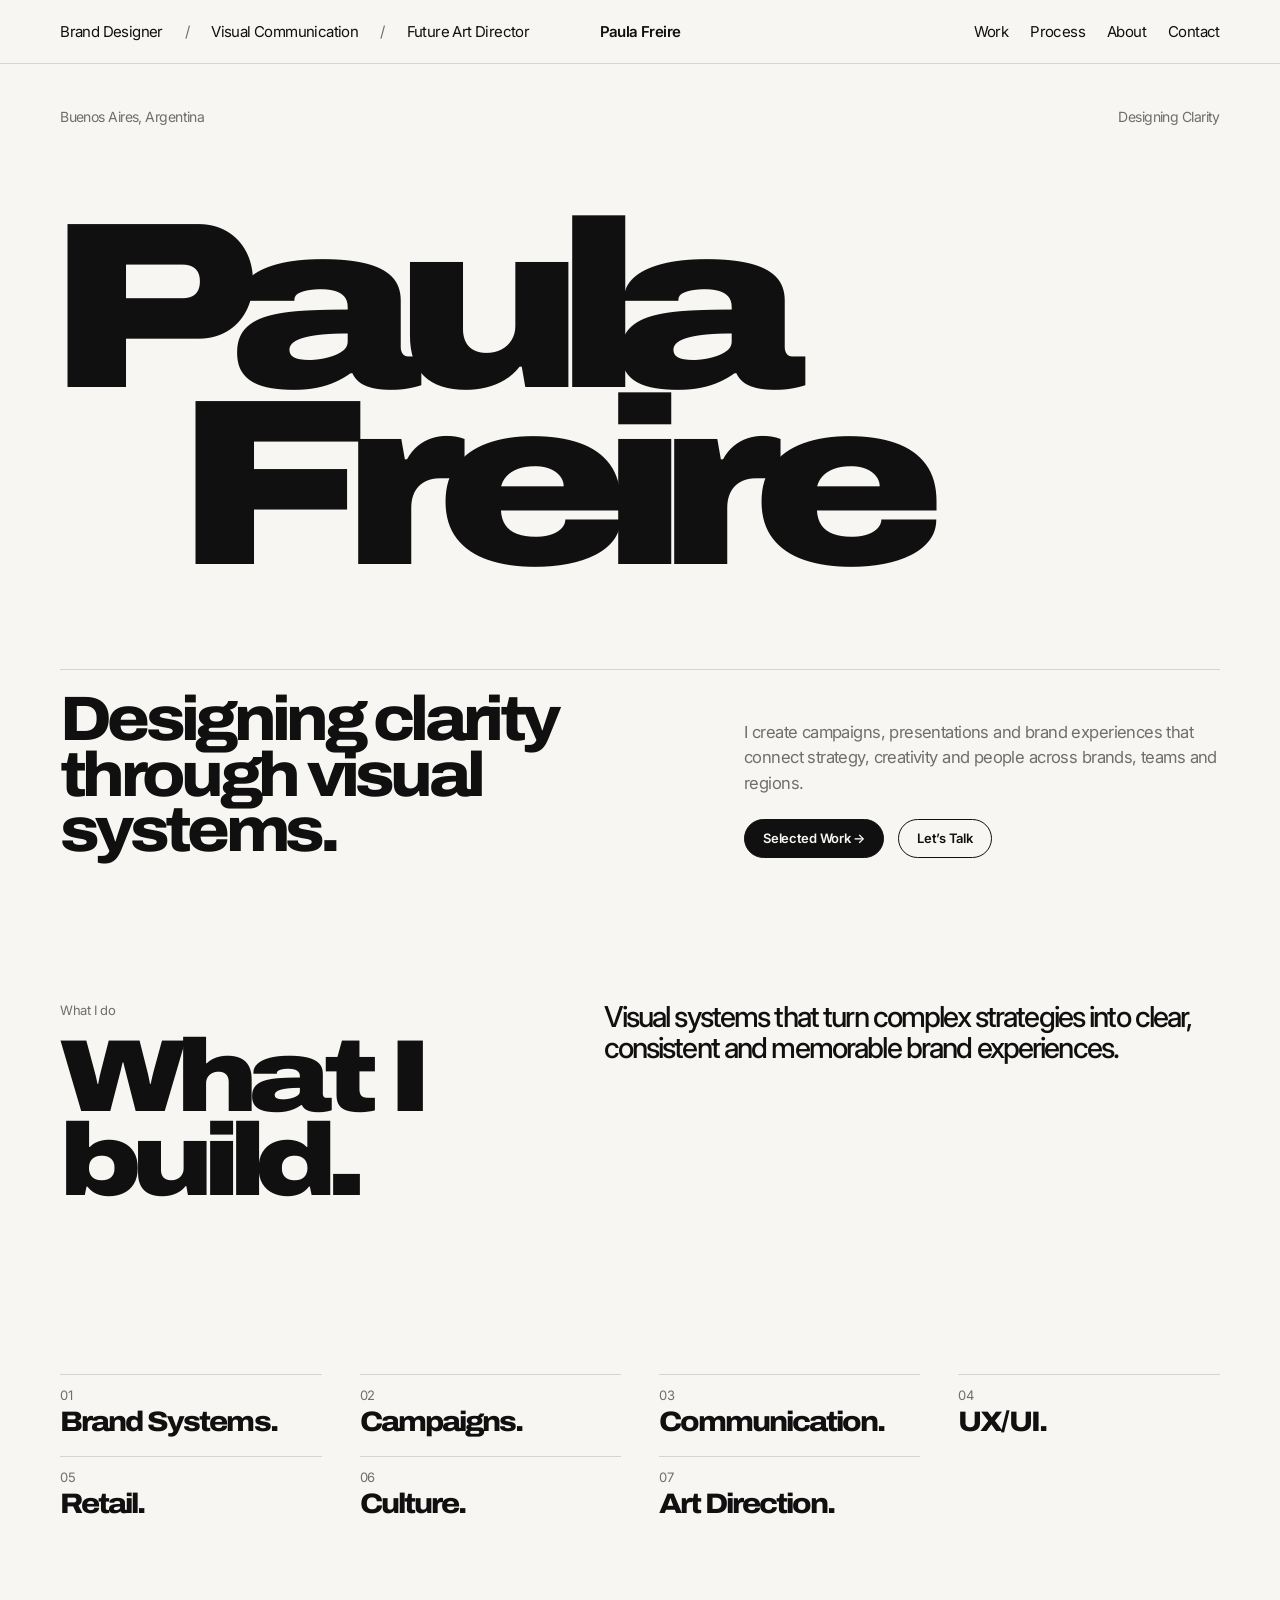
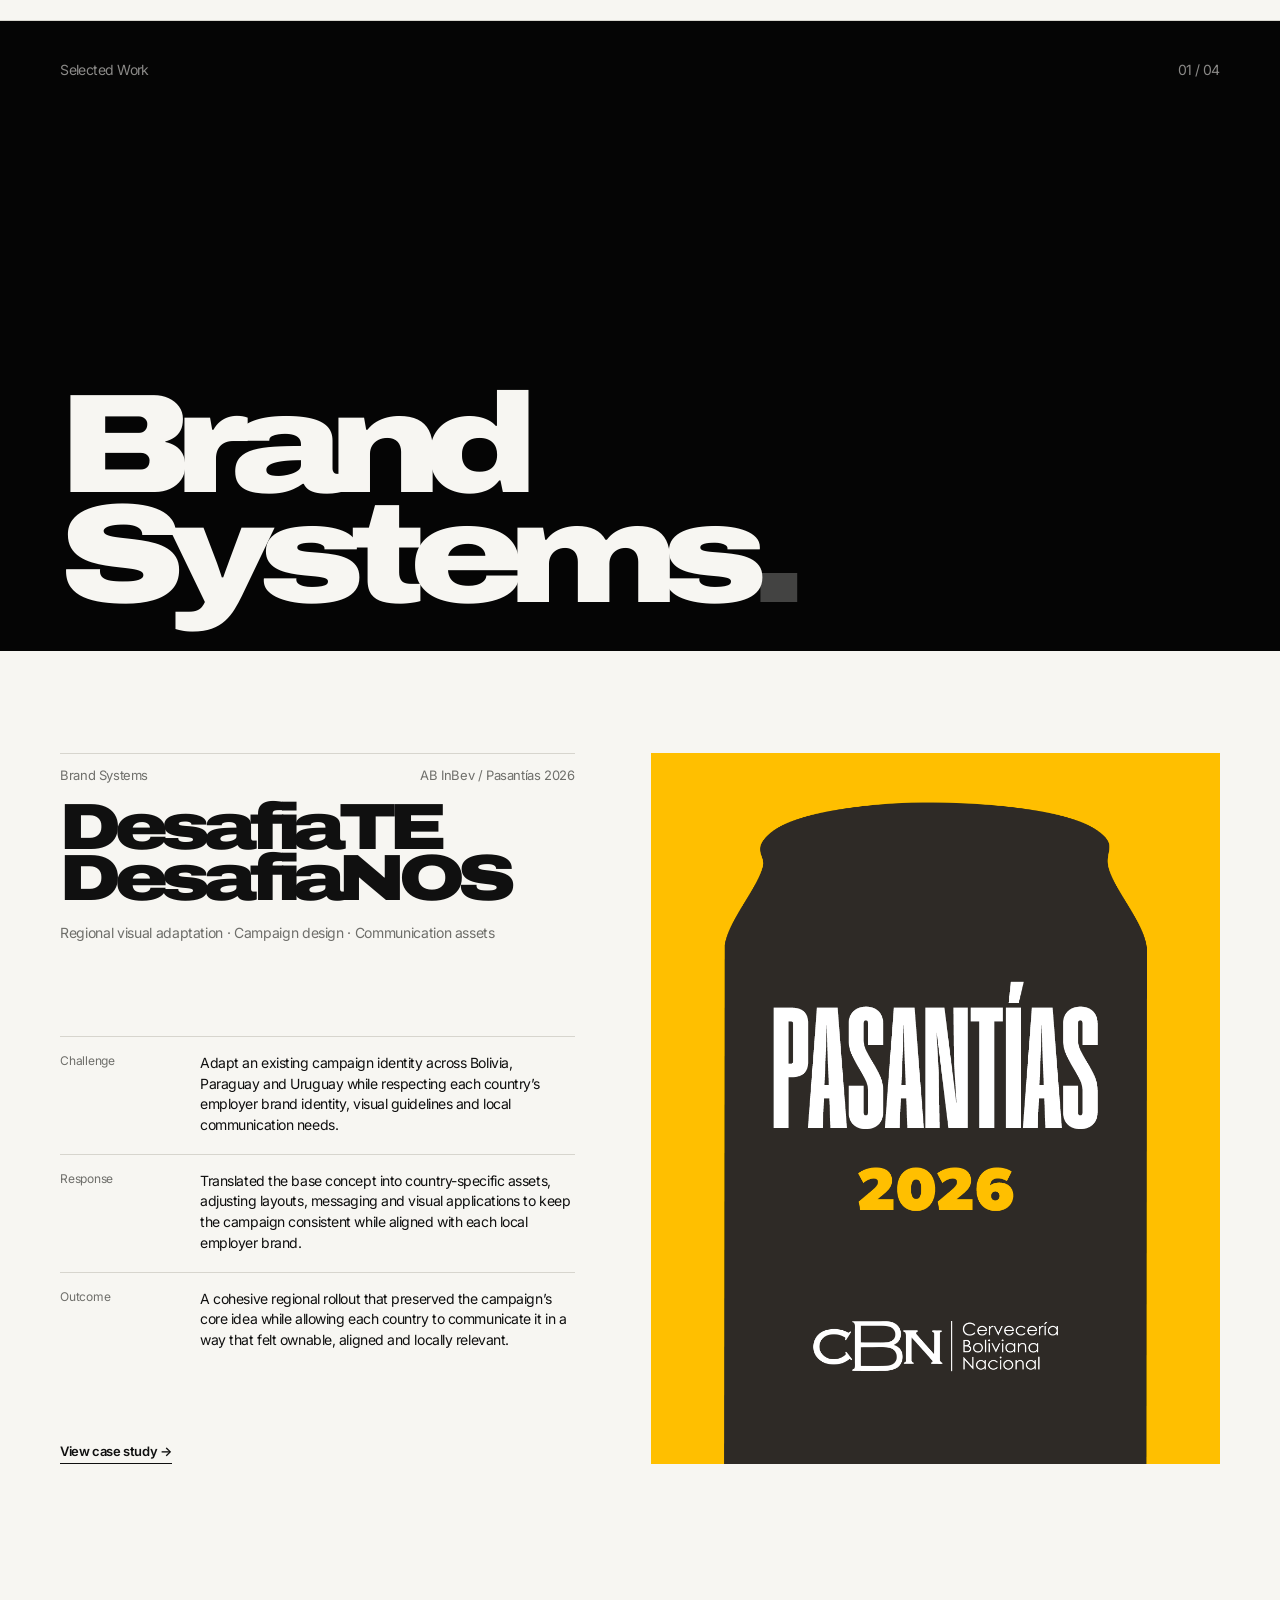
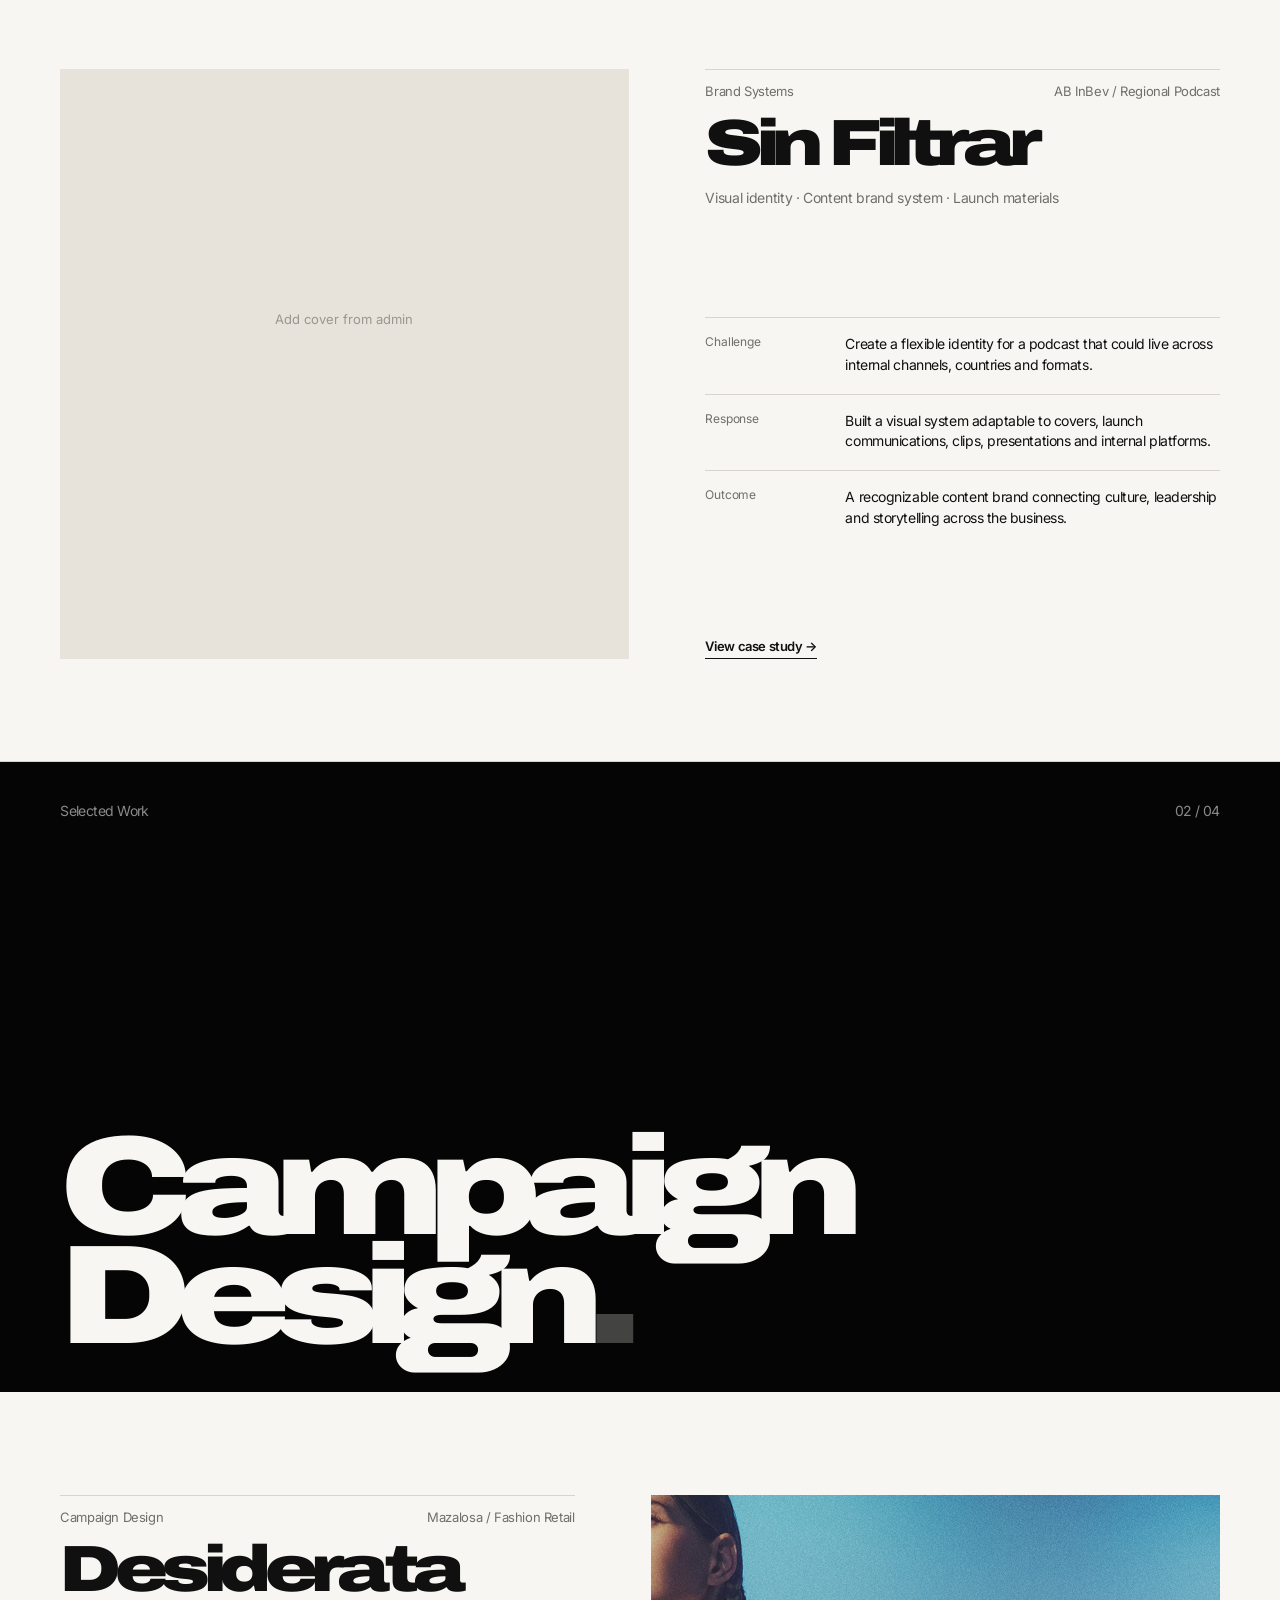
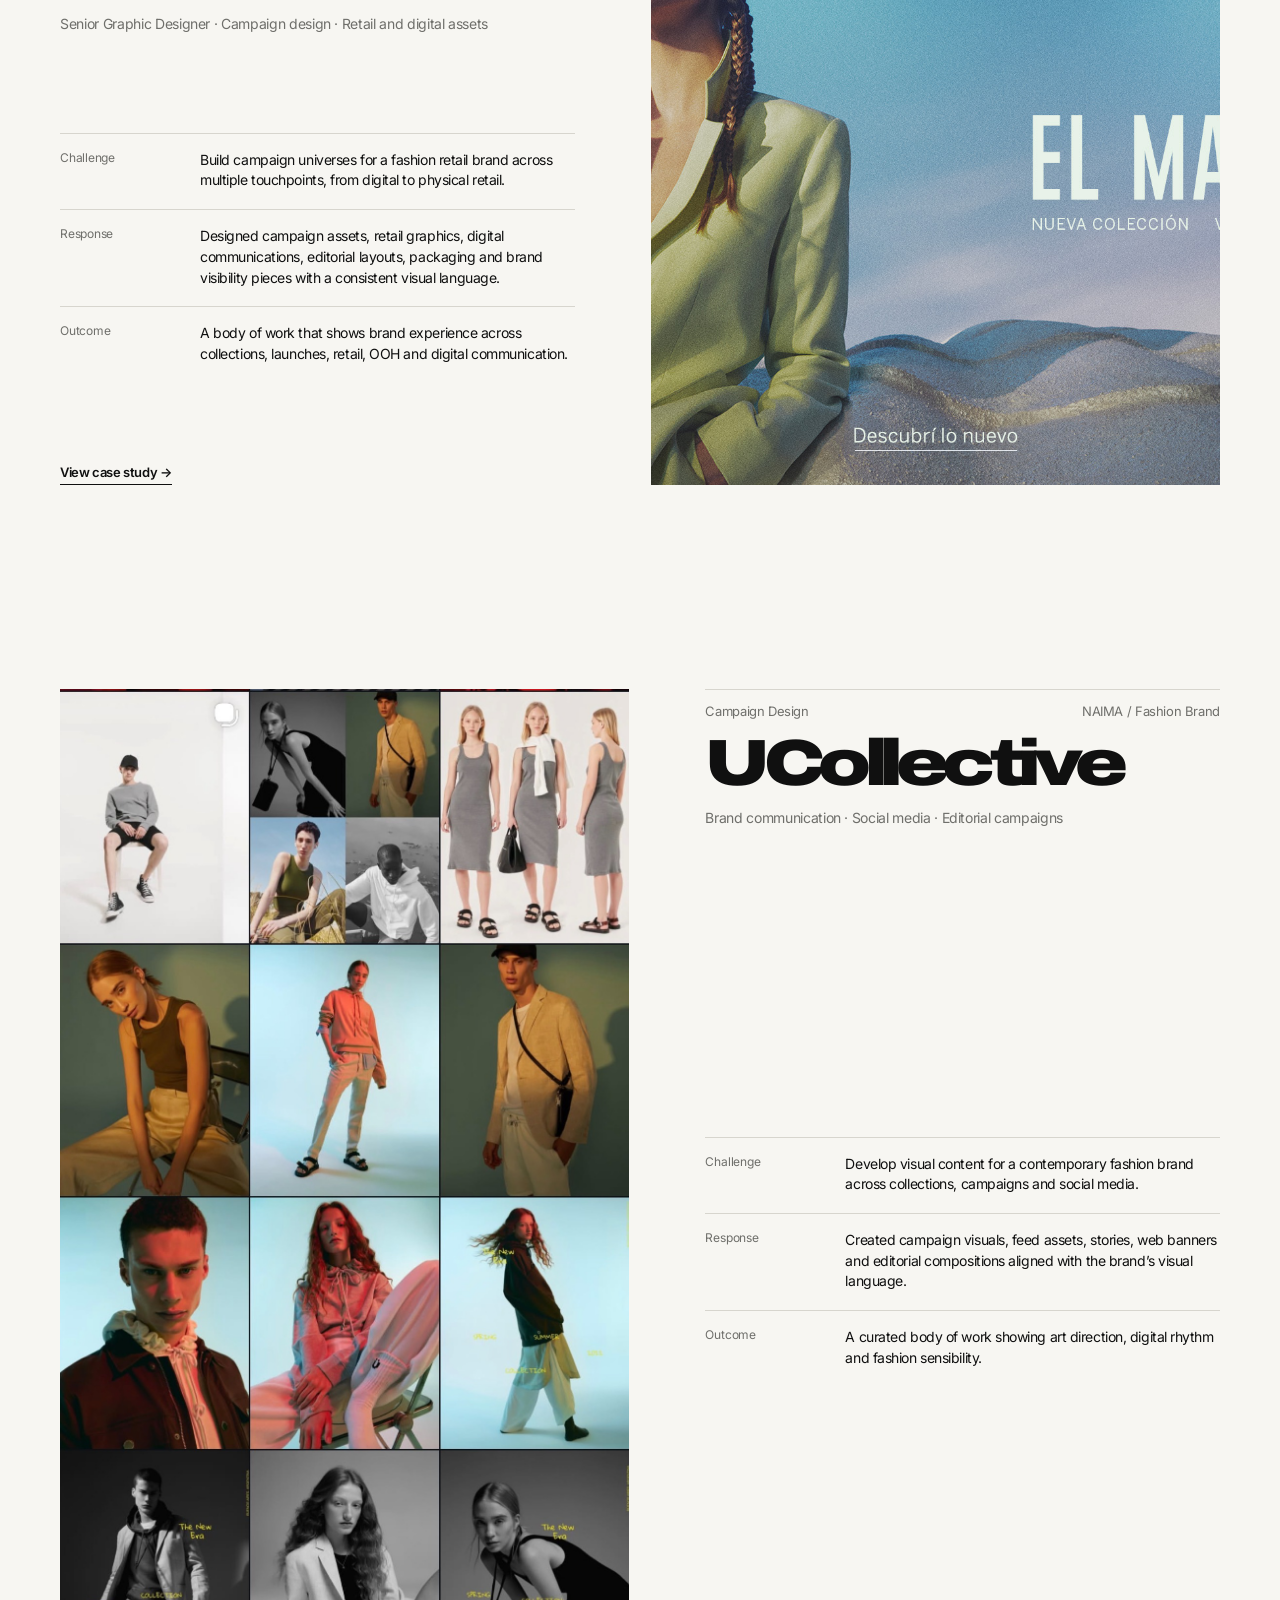
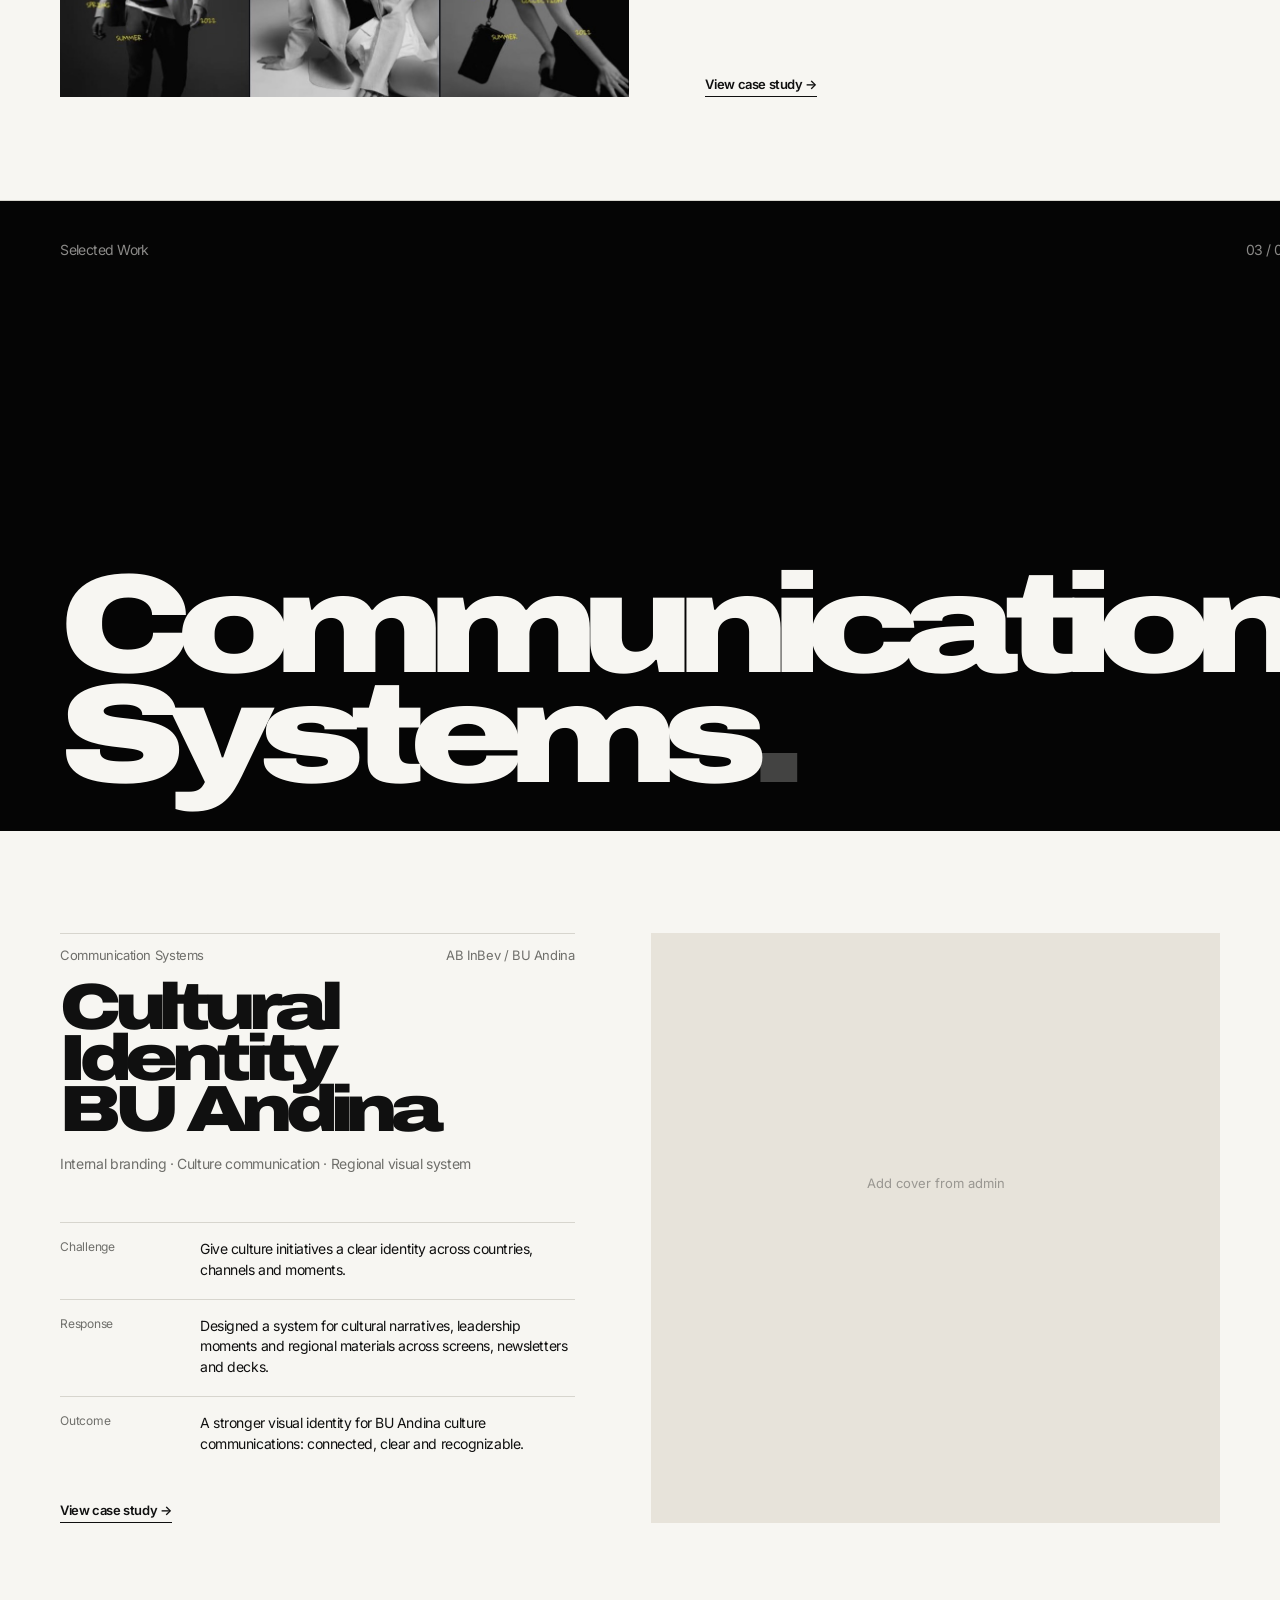
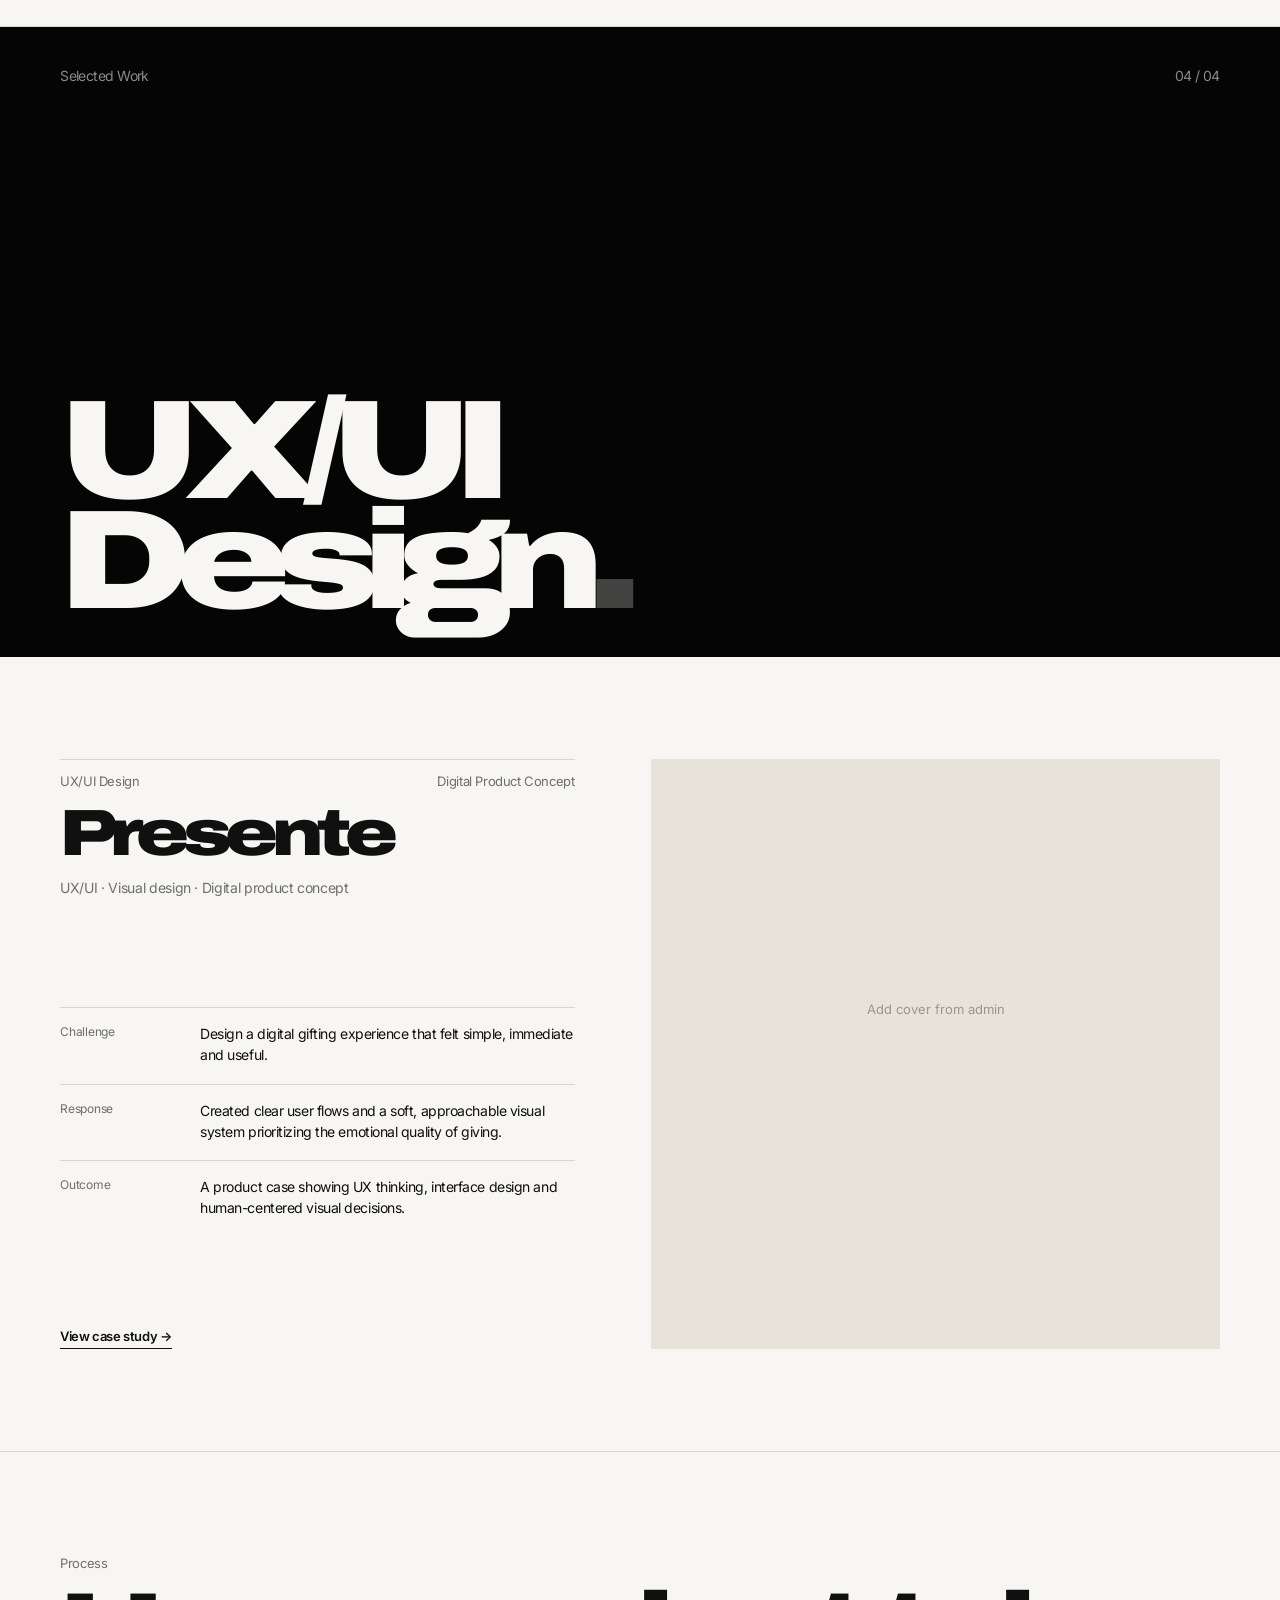
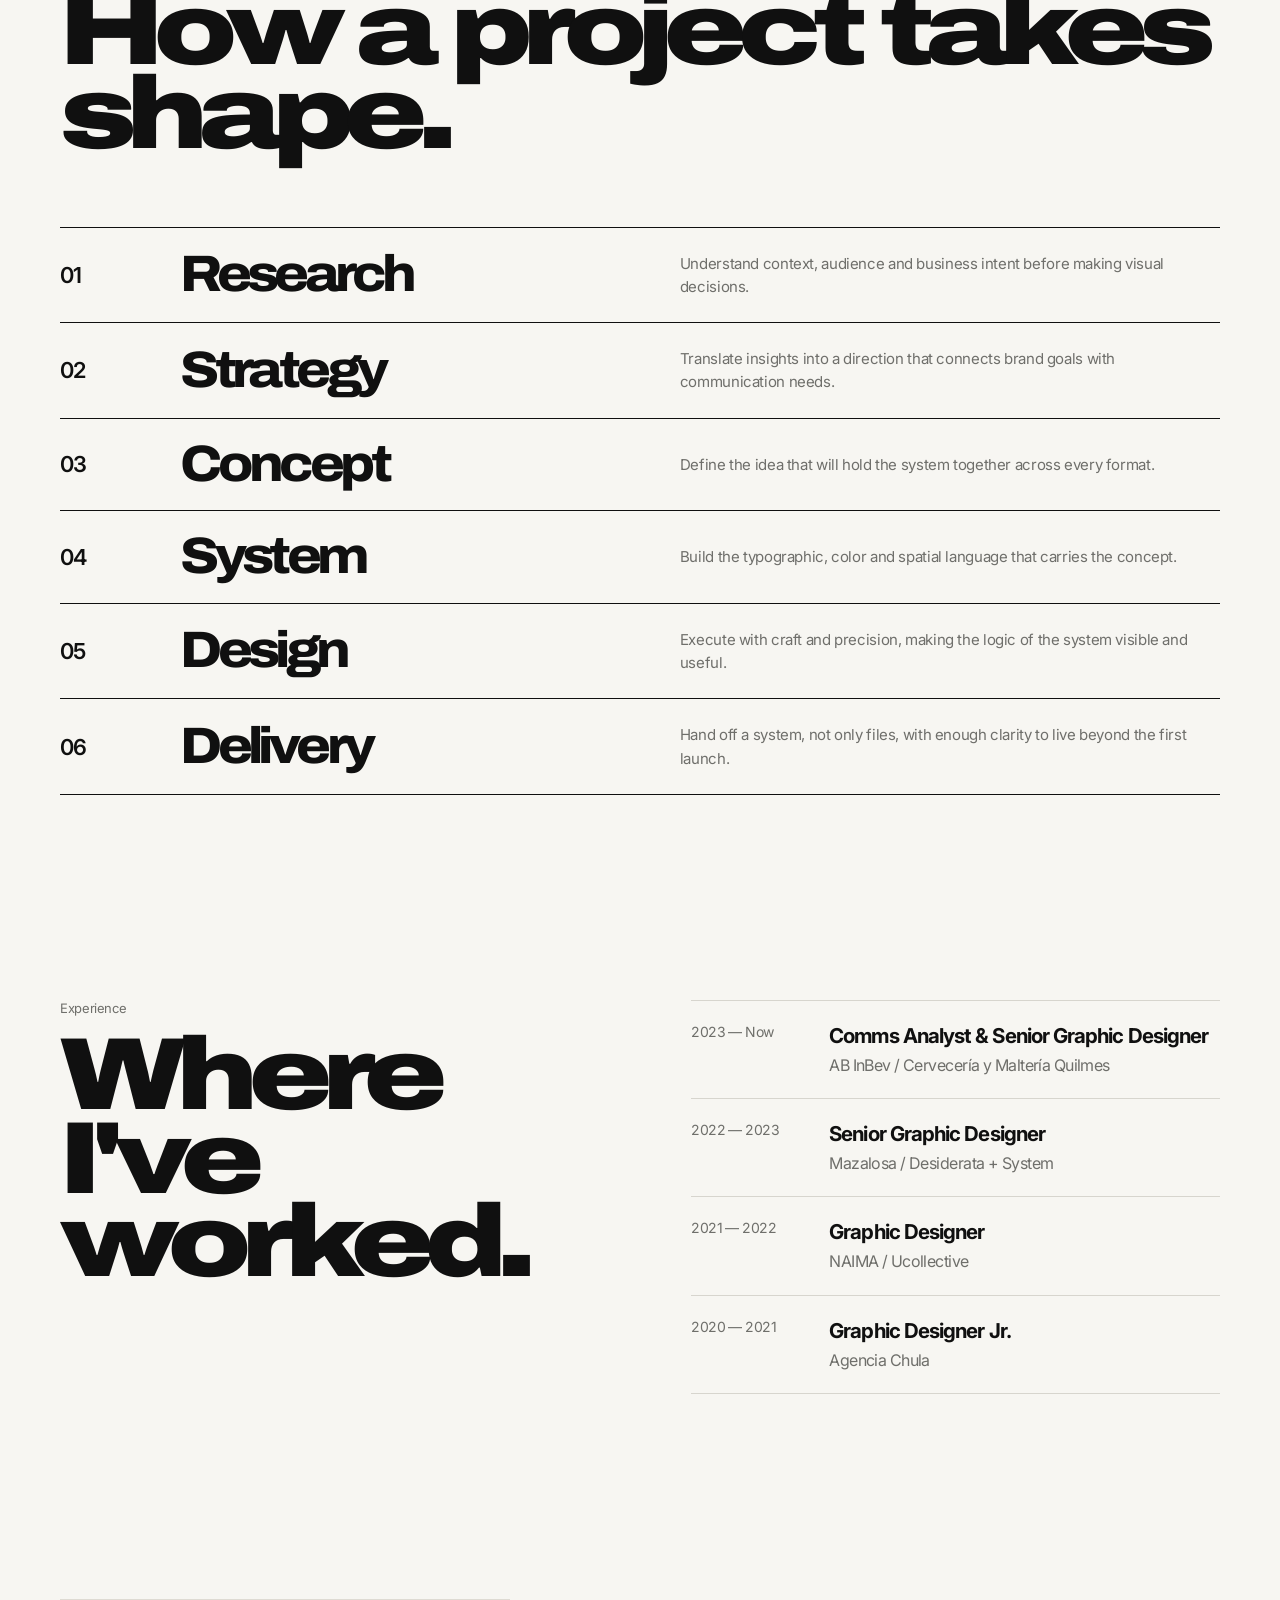
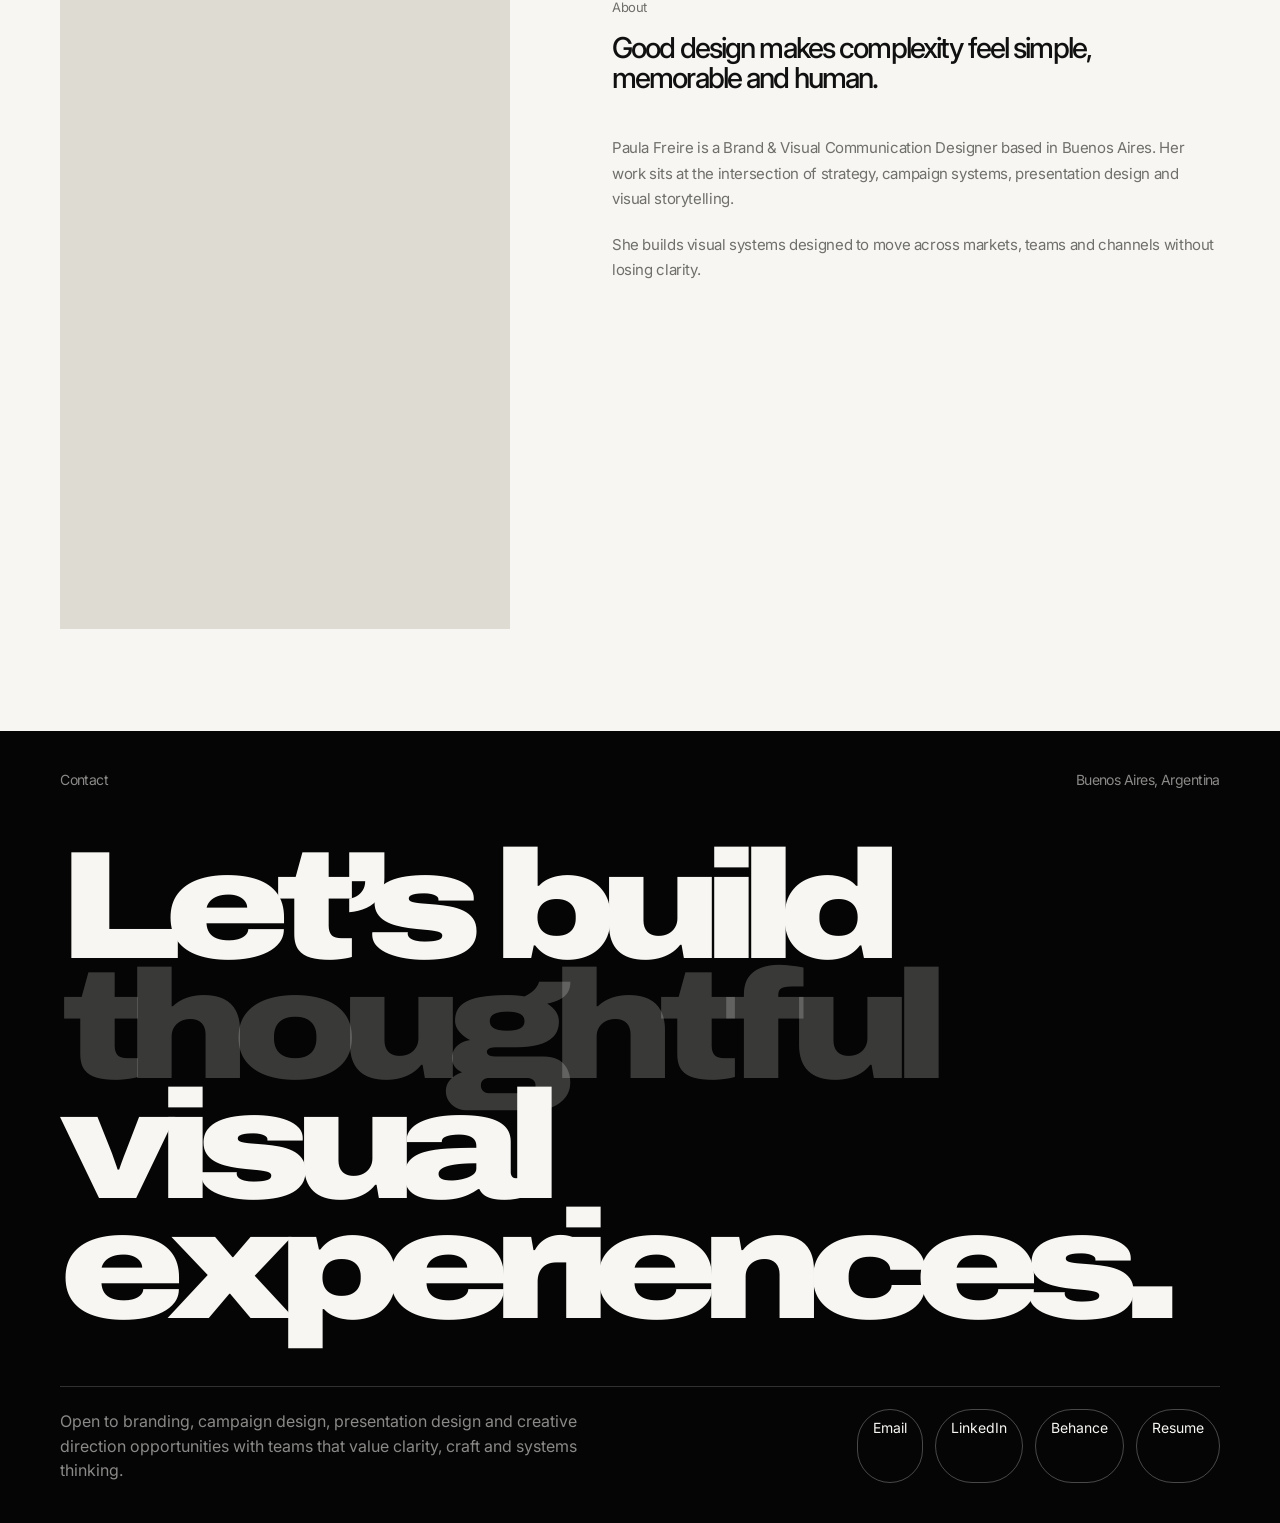
==== index.html @ ad25fa83 "Add files via upload Initial Portfolio" ====
<!doctype html><html lang="es"><head><meta charset="utf-8"><meta name="viewport" content="width=device-width,initial-scale=1"><title>Paula Freire — Portfolio</title><link rel="stylesheet" href="style.css"><script src="data.js"></script></head><body><nav class="topbar"><div class="roles"><span>Brand Designer</span><span class="slash">/</span><span>Visual Communication</span><span class="slash">/</span><span>Future Art Director</span></div><a class="brand-mini" href="index.html">Paula Freire</a><div class="links"><a href="#work">Work</a><a href="#process">Process</a><a href="#about">About</a><a href="#contact">Contact</a></div></nav><div id="app"></div><script>
const data=getPublished(); const r=document.documentElement; Object.entries(data.theme).forEach(([k,v])=>{ if(k==='fontDisplay') r.style.setProperty('--display', `'${v}', Arial Black, sans-serif`); else if(k==='fontBody') r.style.setProperty('--body', `'${v}', system-ui, sans-serif`); else r.style.setProperty('--'+k,v); });
function esc(s=''){return String(s).replace(/[&<>]/g,m=>({'&':'&amp;','<':'&lt;','>':'&gt;'}[m]))}
function img(src,cls=''){return src?`<img src="${esc(src)}" alt="" class="${cls}">`:`<div class="visual empty ${cls}">Add image from admin</div>`}
const cats=[...new Set(data.projects.filter(p=>p.visible).map(p=>p.category))];
document.getElementById('app').innerHTML=`
<header class="hero" id="top"><div class="hero-meta reveal"><span>${esc(data.home.location)}</span><span>Designing Clarity</span></div><h1 class="hero-title"><span class="reveal">${esc(data.home.name.split(' ')[0])}</span><span class="last reveal">${esc(data.home.name.split(' ').slice(1).join(' '))}</span></h1><div class="hero-footer"><p class="hero-kicker reveal">${esc(data.home.kicker)}</p><div class="reveal"><p class="hero-copy">${esc(data.home.intro)}</p><div class="cta-row"><a href="#work" class="btn dark">Selected Work →</a><a href="#contact" class="btn">Let’s Talk</a></div></div></div></header>
<main><section class="section capabilities"><div class="section-grid"><div><p class="eyebrow reveal">What I do</p><h2 class="big-heading reveal">What I build.</h2></div><p class="intro-copy reveal">Visual systems that turn complex strategies into clear, consistent and memorable brand experiences.</p></div><div class="capability-list reveal">${data.home.capabilities.map((c,i)=>`<div class="capability"><small>${String(i+1).padStart(2,'0')}</small>${esc(c)}.</div>`).join('')}</div></section><hr class="rule">
${cats.map((cat,i)=>`<section id="${i===0?'work':''}" class="chapter"><div class="chapter-top"><span>Selected Work</span><span>${String(i+1).padStart(2,'0')} / ${String(cats.length).padStart(2,'0')}</span></div><h2 class="chapter-title reveal">${esc(cat).replace(' ','<br>')}<span class="dot">.</span></h2></section><section class="work-block">${data.projects.filter(p=>p.visible&&p.category===cat).map(p=>`<article class="project"><div class="project-copy"><div><div class="project-label"><span>${esc(p.category)}</span><span>${esc(p.client)}</span></div><h3 class="project-title reveal">${esc(p.title).replace(' · ','<br>').replace(' — ','<br>')}</h3><p class="project-role">${esc(p.role)}</p></div><dl class="project-description"><div class="field"><dt>Challenge</dt><dd>${esc(p.challenge)}</dd></div><div class="field"><dt>Response</dt><dd>${esc(p.response)}</dd></div><div class="field"><dt>Outcome</dt><dd>${esc(p.outcome)}</dd></div></dl><a class="case-link" href="case.html?id=${encodeURIComponent(p.id)}">View case study →</a></div><div class="visual wide">${p.cover?img(p.cover):'<div class="visual empty">Add cover from admin</div>'}</div></article>`).join('')}</section>`).join('')}
<section class="section" id="process"><p class="eyebrow reveal">Process</p><h2 class="big-heading reveal">How a project takes shape.</h2><ol class="process-list reveal">${data.home.process.map((p,i)=>`<li class="process-row"><span>${String(i+1).padStart(2,'0')}</span><strong>${esc(p[0])}</strong><p>${esc(p[1])}</p></li>`).join('')}</ol></section>
<section class="section experience"><div><p class="eyebrow reveal">Experience</p><h2 class="big-heading reveal">Where I've worked.</h2></div><ul class="exp-list reveal">${data.home.experience.map(e=>`<li class="exp-item"><span class="exp-date">${esc(e[0])}</span><div><p class="exp-role">${esc(e[1])}</p><p class="exp-company">${esc(e[2])}</p></div></li>`).join('')}</ul></section>
<section class="section about-wrap" id="about"><div class="portrait reveal"></div><div class="about-text reveal"><p class="eyebrow">About</p><p class="intro-copy">Good design makes complexity feel simple, memorable and human.</p><p class="body-copy">Paula Freire is a Brand & Visual Communication Designer based in Buenos Aires. Her work sits at the intersection of strategy, campaign systems, presentation design and visual storytelling.</p><p class="body-copy">She builds visual systems designed to move across markets, teams and channels without losing clarity.</p></div></section></main><footer class="contact" id="contact"><div class="chapter-top"><span>Contact</span><span>${esc(data.home.location)}</span></div><h2 class="contact-title reveal">Let’s build<br><span>thoughtful</span><br>visual experiences.</h2><div class="contact-bottom"><p class="contact-copy">Open to branding, campaign design, presentation design and creative direction opportunities with teams that value clarity, craft and systems thinking.</p><div class="contact-links"><a href="${esc(data.links.email)}">Email</a><a href="${esc(data.links.linkedin)}">LinkedIn</a><a href="${esc(data.links.behance)}">Behance</a><a href="${esc(data.links.resume)}">Resume</a></div></div></footer>`;
const io=new IntersectionObserver(es=>es.forEach(e=>{if(e.isIntersecting){e.target.classList.add('visible');io.unobserve(e.target)}}),{threshold:.08});document.querySelectorAll('.reveal').forEach(el=>io.observe(el));
</script></body></html>
---- style.css ----
@import url('https://fonts.googleapis.com/css2?family=Archivo:wdth,wght@90,400;100,500;110,700;125,800;125,900&family=Inter:wght@300;400;500;600;700&display=swap');
:root{--bg:#f7f6f2;--ink:#101010;--muted:#6f6f6b;--line:#d7d5ce;--paper:#fffef8;--soft:#e7e3da;--ikb:#002FA7;--black:#050505;--white:#f7f6f2;--display:'Archivo',Arial Black,sans-serif;--body:'Inter',system-ui,sans-serif;--pad:clamp(22px,4.7vw,86px)}
*{box-sizing:border-box;margin:0;padding:0}html{scroll-behavior:smooth;background:var(--bg);color:var(--ink)}body{font-family:var(--body);background:var(--bg);color:var(--ink);overflow-x:hidden;-webkit-font-smoothing:antialiased}a{color:inherit;text-decoration:none}img,video{display:block;width:100%;height:100%;object-fit:cover}::selection{background:var(--ikb);color:white}a:focus-visible,button:focus-visible,input:focus-visible,textarea:focus-visible{outline:2px solid var(--ikb);outline-offset:4px}.topbar{position:fixed;top:0;left:0;right:0;z-index:100;display:grid;grid-template-columns:1fr auto 1fr;gap:24px;align-items:center;padding:22px var(--pad);font-size:15px;letter-spacing:-.04em;background:rgba(247,246,242,.88);backdrop-filter:blur(14px);border-bottom:1px solid var(--line)}.roles,.links{display:flex;gap:22px;align-items:center;white-space:nowrap}.links{justify-content:flex-end}.slash{color:var(--muted)}.brand-mini{font-weight:600}.topbar a:hover{color:var(--ikb)}.section{padding:clamp(70px,8vw,132px) var(--pad)}.rule{border:0;border-top:1px solid var(--line)}.eyebrow{font-size:13px;color:var(--muted);letter-spacing:-.03em;margin-bottom:18px}.btn{display:inline-flex;align-items:center;justify-content:center;gap:10px;border:1px solid var(--ink);border-radius:999px;padding:12px 18px;font-size:13px;font-weight:600;letter-spacing:-.02em;line-height:1;transition:background .24s ease,color .24s ease,border-color .24s ease;white-space:nowrap;background:transparent;color:inherit}.btn:hover{background:var(--ikb);border-color:var(--ikb);color:white}.btn.dark{background:var(--ink);color:var(--bg)}.btn.dark:hover{background:var(--ikb);border-color:var(--ikb);color:white}.hero{min-height:100svh;padding:108px var(--pad) 42px;display:grid;grid-template-rows:auto 1fr auto;gap:26px}.hero-meta{display:flex;justify-content:space-between;gap:24px;color:var(--muted);font-size:14px;letter-spacing:-.04em}.hero-title{align-self:center;font-family:var(--display);font-weight:900;font-stretch:125%;letter-spacing:-.105em;line-height:.75;font-size:clamp(4.6rem,18.5vw,18rem);white-space:nowrap;margin-left:-.045em}.hero-title span{display:block}.hero-title .last{margin-left:clamp(10px,10vw,170px)}.hero-footer{display:grid;grid-template-columns:1.1fr .9fr;gap:clamp(32px,8vw,140px);align-items:end;border-top:1px solid var(--line);padding-top:22px}.hero-kicker{font-family:var(--display);font-weight:800;font-stretch:110%;font-size:clamp(2rem,4.9vw,5.6rem);letter-spacing:-.075em;line-height:.88;max-width:890px}.hero-copy{max-width:560px;color:var(--muted);font-size:clamp(16px,1.3vw,21px);line-height:1.55;letter-spacing:-.035em}.cta-row{margin-top:22px;display:flex;gap:14px;flex-wrap:wrap}.big-heading{font-family:var(--display);font-weight:900;font-stretch:125%;font-size:clamp(3rem,8vw,9rem);line-height:.82;letter-spacing:-.09em}.section-grid{display:grid;grid-template-columns:.82fr 1.18fr;gap:clamp(40px,9vw,160px);align-items:start}.intro-copy{font-size:clamp(21px,2.25vw,36px);line-height:1.05;letter-spacing:-.065em;max-width:880px;font-weight:500}.capabilities{min-height:80svh;display:flex;flex-direction:column;justify-content:space-between;gap:70px}.capability-list{display:grid;grid-template-columns:repeat(4,1fr);gap:20px 38px;align-items:end}.capability{font-family:var(--display);font-weight:800;font-stretch:110%;font-size:clamp(1.55rem,2.2vw,3.2rem);letter-spacing:-.07em;line-height:.94;border-top:1px solid var(--line);padding-top:14px}.capability small{display:block;font-family:var(--body);font-size:13px;color:var(--muted);letter-spacing:-.02em;font-weight:400;margin-bottom:8px}.chapter{min-height:70svh;background:var(--black);color:var(--white);display:grid;grid-template-rows:1fr auto;padding:40px var(--pad)}.chapter-top{display:flex;justify-content:space-between;color:rgba(247,246,242,.55);font-size:14px;letter-spacing:-.04em}.chapter-title{align-self:end;font-family:var(--display);font-weight:900;font-stretch:125%;font-size:clamp(4rem,11vw,13rem);line-height:.78;letter-spacing:-.11em}.chapter-title .dot{color:rgba(247,246,242,.26)}.work-block{padding:0 var(--pad);border-bottom:1px solid var(--line)}.project{display:grid;grid-template-columns:.95fr 1.05fr;gap:clamp(32px,6vw,100px);padding:clamp(60px,8vw,120px) 0;align-items:stretch}.project:nth-child(even){grid-template-columns:1.05fr .95fr}.project:nth-child(even) .project-copy{order:2}.project:nth-child(even) .visual{order:1}.project-copy{display:flex;flex-direction:column;justify-content:space-between;gap:34px}.project-label{display:flex;justify-content:space-between;gap:18px;color:var(--muted);font-size:13px;letter-spacing:-.03em;border-top:1px solid var(--line);padding-top:13px}.project-title{font-family:var(--display);font-weight:900;font-stretch:125%;font-size:clamp(2.8rem,5.1vw,6.6rem);line-height:.78;letter-spacing:-.1em;margin-top:20px}.project-role{margin-top:18px;color:var(--muted);font-size:14px;line-height:1.45;letter-spacing:-.025em}.project-description{display:grid;gap:18px}.field{display:grid;grid-template-columns:120px 1fr;gap:20px;border-top:1px solid var(--line);padding-top:16px}.field dt{font-size:12px;color:var(--muted);letter-spacing:-.02em}.field dd{font-size:clamp(14px,.98vw,16px);line-height:1.48;letter-spacing:-.032em}.visual{min-height:500px;background:var(--soft);position:relative;overflow:hidden}.visual.wide{min-height:590px}.visual.empty{display:grid;place-items:center;color:rgba(16,16,16,.36);font-size:13px}.case-link{width:max-content;border-bottom:1px solid currentColor;padding-bottom:4px;font-size:13px;font-weight:600;letter-spacing:-.03em;color:var(--ink);transition:color .2s}.case-link:hover{color:var(--ikb)}.process-list{list-style:none;margin-top:70px}.process-row{display:grid;grid-template-columns:90px 1fr 1.15fr;gap:30px;align-items:center;border-top:1px solid var(--ink);padding:24px 0}.process-row:last-child{border-bottom:1px solid var(--ink)}.process-row span:first-child{font-size:22px;font-weight:600;letter-spacing:-.05em}.process-row strong{font-family:var(--display);font-weight:800;font-stretch:110%;font-size:clamp(2rem,4vw,5rem);line-height:.85;letter-spacing:-.09em}.process-row p{color:var(--muted);font-size:15px;line-height:1.55;letter-spacing:-.025em;max-width:520px}.experience{display:grid;grid-template-columns:1fr 1fr;gap:clamp(40px,8vw,140px);align-items:start}.experience h2{position:sticky;top:96px}.exp-list{list-style:none}.exp-item{display:grid;grid-template-columns:110px 1fr;gap:28px;padding:22px 0;border-top:1px solid var(--line)}.exp-item:last-child{border-bottom:1px solid var(--line)}.exp-date{color:var(--muted);font-size:14px;letter-spacing:-.04em}.exp-role{font-weight:700;letter-spacing:-.045em;font-size:clamp(19px,1.6vw,28px)}.exp-company{margin-top:6px;color:var(--muted);letter-spacing:-.035em;font-size:16px;line-height:1.4}.about-wrap{display:grid;grid-template-columns:.85fr 1.15fr;gap:clamp(40px,8vw,140px)}.portrait{height:70svh;min-height:520px;background:#dedbd3;position:relative;overflow:hidden}.about-text .intro-copy{margin-bottom:42px}.body-copy{font-size:clamp(15px,1.05vw,18px);line-height:1.7;color:var(--muted);letter-spacing:-.025em;max-width:700px}.body-copy + .body-copy{margin-top:20px}.contact{min-height:88svh;background:var(--black);color:var(--white);padding:40px var(--pad);display:grid;grid-template-rows:auto 1fr auto;overflow:hidden}.contact-title{align-self:center;font-family:var(--display);font-weight:900;font-stretch:125%;font-size:clamp(4rem,12vw,13rem);line-height:.78;letter-spacing:-.105em;max-width:100%}.contact-title span{color:rgba(247,246,242,.22)}.contact-bottom{display:grid;grid-template-columns:1fr 1fr;gap:40px;border-top:1px solid rgba(247,246,242,.18);padding-top:22px}.contact-copy{color:rgba(247,246,242,.55);line-height:1.55;max-width:520px}.contact-links{display:flex;gap:12px;justify-content:flex-end;flex-wrap:wrap}.contact-links a{border:1px solid rgba(247,246,242,.28);border-radius:999px;padding:11px 15px;font-size:14px;line-height:1;white-space:nowrap;transition:.2s}.contact-links a:hover{background:var(--ikb);border-color:var(--ikb);color:white}.case-hero{min-height:92svh;padding:100px var(--pad) 36px;background:var(--black);color:var(--white);display:grid;grid-template-rows:auto 1fr auto;gap:28px}.case-top{display:flex;justify-content:space-between;color:rgba(247,246,242,.55);font-size:14px}.case-title{align-self:end;font-family:var(--display);font-weight:900;font-stretch:125%;font-size:clamp(4rem,13vw,15rem);line-height:.75;letter-spacing:-.115em}.case-title span{display:block}.case-bottom{display:grid;grid-template-columns:1fr 1.15fr;gap:40px;align-items:end;border-top:1px solid rgba(247,246,242,.16);padding-top:24px}.case-bottom p{font-size:clamp(19px,2vw,32px);line-height:1.18;letter-spacing:-.055em}.meta-grid{display:grid;grid-template-columns:repeat(4,1fr);gap:12px}.meta{border-top:1px solid rgba(247,246,242,.18);padding-top:12px}.meta span{display:block;color:rgba(247,246,242,.45);font-size:12px;margin-bottom:7px}.meta b{font-size:14px;font-weight:500}.universe{padding:clamp(80px,9vw,150px) var(--pad);border-top:1px solid var(--line)}.universe-head{display:grid;grid-template-columns:.75fr 1.25fr;gap:clamp(36px,7vw,120px);align-items:end;margin-bottom:clamp(34px,5vw,70px)}.case-heading{font-family:var(--display);font-weight:900;font-stretch:125%;font-size:clamp(3.2rem,8vw,9.5rem);line-height:.78;letter-spacing:-.105em}.universe-copy{color:var(--muted);font-size:clamp(16px,1.25vw,21px);line-height:1.55;letter-spacing:-.035em}.image-grid{display:grid;grid-template-columns:repeat(12,1fr);gap:16px}.tile{background:var(--soft);min-height:300px;overflow:hidden;cursor:zoom-in;position:relative}.tile img{transition:transform .55s cubic-bezier(.22,1,.36,1)}.tile:hover img{transform:scale(1.025)}.tile.large{grid-column:span 8;min-height:560px}.tile.tall{grid-column:span 4;min-height:560px}.tile.half{grid-column:span 6;min-height:460px}.tile.third{grid-column:span 4;min-height:380px}.tile.full{grid-column:1/-1;min-height:70svh}.tile.empty{display:grid;place-items:center;color:rgba(16,16,16,.36);padding:24px;text-align:center}.statement-block{background:var(--black);color:var(--white);padding:clamp(90px,12vw,190px) var(--pad)}.statement-block p{font-family:var(--display);font-weight:900;font-stretch:125%;font-size:clamp(3rem,8vw,10rem);line-height:.78;letter-spacing:-.105em}.statement-block span{display:block;color:rgba(247,246,242,.28)}.next{padding:34px var(--pad);display:flex;justify-content:space-between;border-top:1px solid var(--line)}.lightbox{position:fixed;inset:0;background:rgba(0,0,0,.92);display:none;place-items:center;z-index:200;padding:30px}.lightbox.open{display:grid}.lightbox img{max-width:94vw;max-height:90vh;width:auto;height:auto;object-fit:contain}.lightbox button{position:absolute;top:20px;right:20px;background:white;color:black;border:0;border-radius:999px;padding:12px 16px;cursor:pointer}.admin-body{background:#121212;color:#f7f6f2}.login,.admin{min-height:100svh;padding:40px;display:grid;place-items:center}.admin-shell{width:min(1200px,100%);display:grid;grid-template-columns:280px 1fr;gap:28px}.panel{background:#1b1b1b;border:1px solid rgba(255,255,255,.12);border-radius:22px;padding:22px}.admin h1,.admin h2{font-family:var(--display);letter-spacing:-.07em;line-height:.9}.admin h1{font-size:48px}.admin h2{font-size:34px;margin-bottom:16px}.admin-nav{display:grid;gap:8px;margin-top:22px}.admin-nav button,.admin .mini-btn{border:1px solid rgba(255,255,255,.12);background:transparent;color:#f7f6f2;border-radius:999px;padding:10px 12px;text-align:left;cursor:pointer}.admin-nav button.active,.admin .mini-btn:hover{background:var(--ikb);border-color:var(--ikb)}.form-grid{display:grid;grid-template-columns:1fr 1fr;gap:14px}.field-admin{display:grid;gap:6px;margin-bottom:12px}.field-admin label{font-size:12px;color:rgba(247,246,242,.56)}.field-admin input,.field-admin textarea,.field-admin select{background:#101010;border:1px solid rgba(255,255,255,.14);color:#f7f6f2;border-radius:14px;padding:12px;font-family:var(--body)}.field-admin textarea{min-height:90px}.admin-actions{display:flex;gap:10px;flex-wrap:wrap;margin-top:20px}.hidden{display:none!important}.notice{font-size:13px;line-height:1.5;color:rgba(247,246,242,.6);margin-top:12px}.project-admin{border-top:1px solid rgba(255,255,255,.12);padding:18px 0}.reveal{opacity:0;transform:translateY(22px);transition:.75s cubic-bezier(.22,1,.36,1)}.reveal.visible{opacity:1;transform:none}
@media(max-width:900px){.topbar{grid-template-columns:1fr auto;padding:18px var(--pad)}.roles{display:none}.links{gap:14px;font-size:13px}.hero{padding-top:84px;min-height:92svh}.hero-title{font-size:clamp(4.4rem,25vw,10rem);white-space:normal;letter-spacing:-.095em}.hero-title .last{margin-left:0}.hero-footer,.section-grid,.project,.project:nth-child(even),.experience,.about-wrap,.contact-bottom,.case-bottom,.universe-head,.admin-shell{grid-template-columns:1fr}.project:nth-child(even) .project-copy,.project:nth-child(even) .visual{order:unset}.capability-list{grid-template-columns:1fr 1fr}.chapter{min-height:54svh}.project{padding:64px 0}.visual,.visual.wide{min-height:360px}.process-row{grid-template-columns:46px 1fr}.process-row p{grid-column:2}.experience h2{position:static}.contact-title{font-size:clamp(3.5rem,18vw,8.2rem);letter-spacing:-.095em}.contact-links{justify-content:flex-start}.tile.large,.tile.tall,.tile.half,.tile.third,.tile.full{grid-column:1/-1;min-height:auto;aspect-ratio:4/3}.tile.tall{aspect-ratio:4/5}.meta-grid,.form-grid{grid-template-columns:1fr 1fr}.case-title{font-size:clamp(4.4rem,22vw,8.5rem)}}
@media(max-width:560px){.links a:not(:last-child){display:none}.hero-meta{display:block}.hero-kicker{font-size:clamp(2.6rem,13vw,4.4rem)}.capability-list{grid-template-columns:1fr}.field{grid-template-columns:1fr;gap:6px}.exp-item{grid-template-columns:1fr;gap:8px}.project-title{font-size:clamp(2.8rem,14vw,4.8rem)}.chapter-title{font-size:clamp(3.6rem,17vw,7rem)}.contact{padding-top:30px;padding-bottom:30px}.big-heading{font-size:clamp(2.8rem,15vw,5.2rem)}.meta-grid,.form-grid{grid-template-columns:1fr}.case-title{font-size:clamp(4.0rem,24vw,7rem)}}
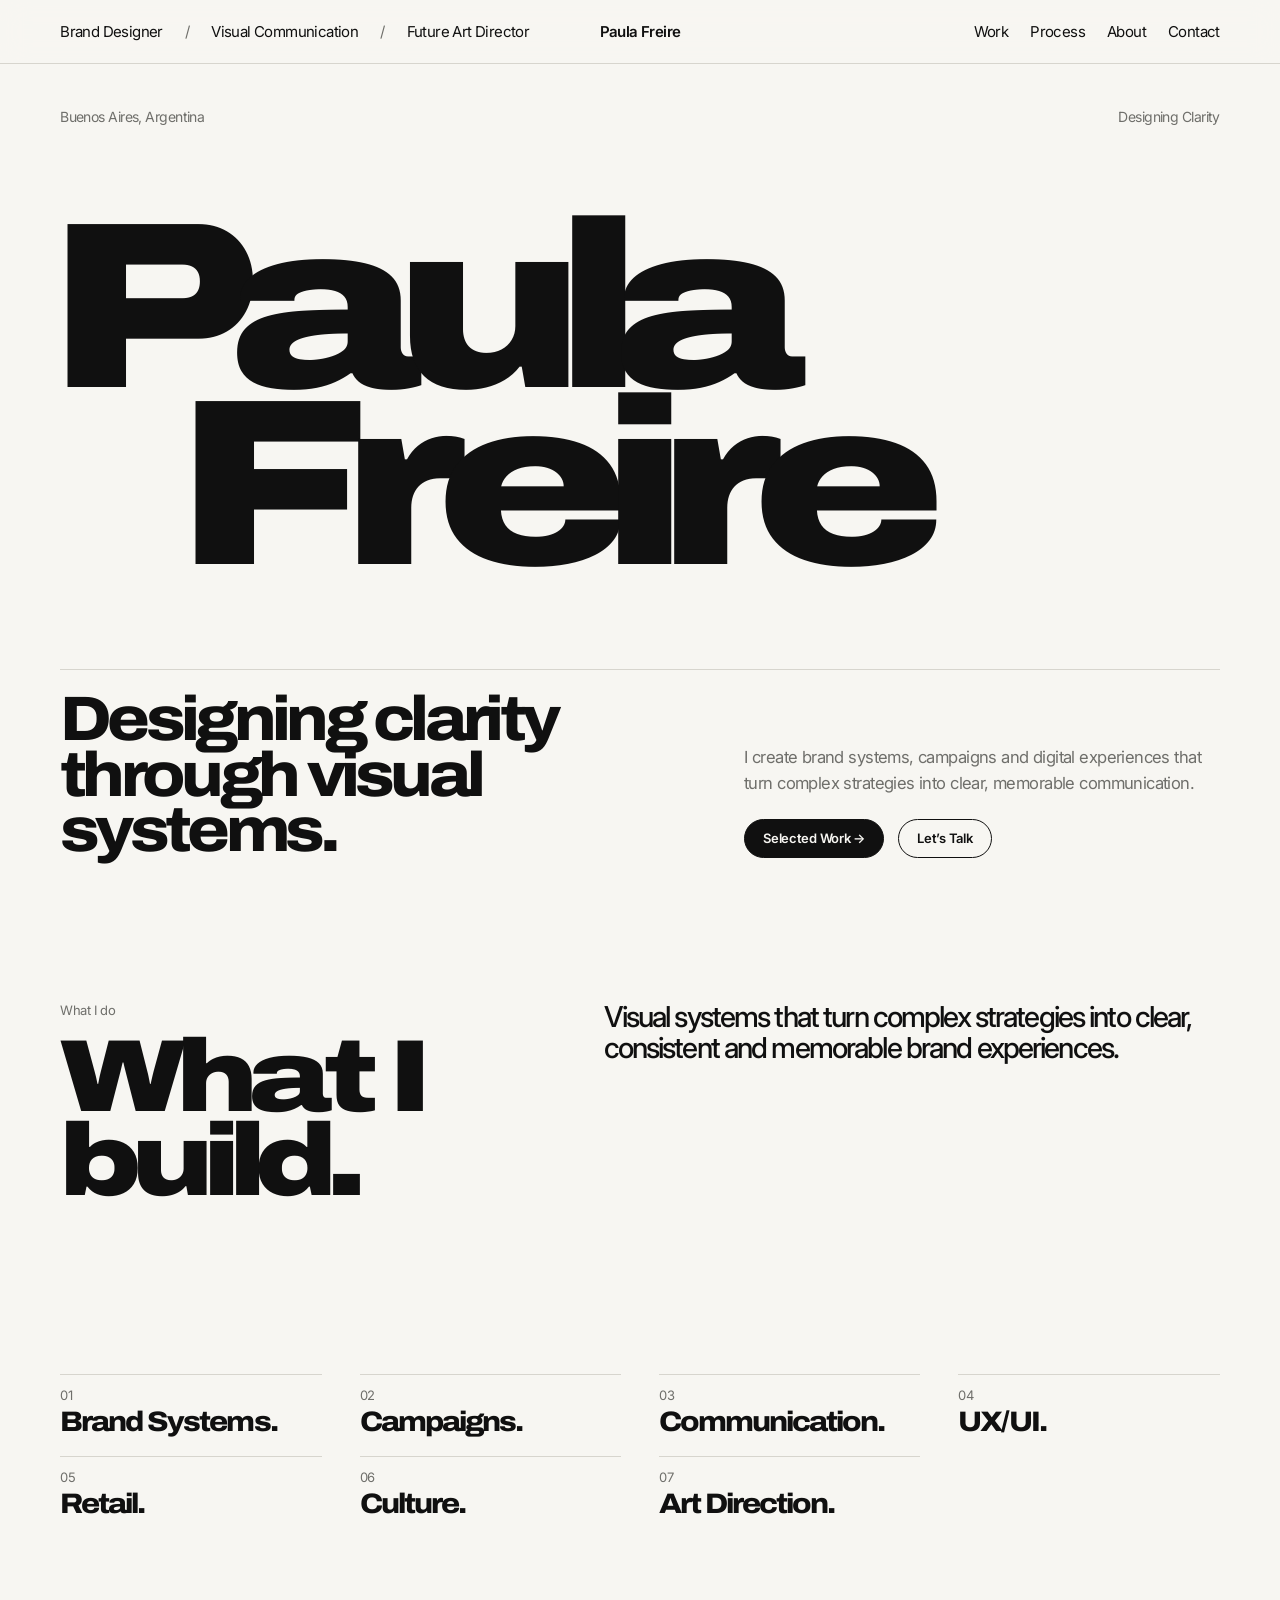
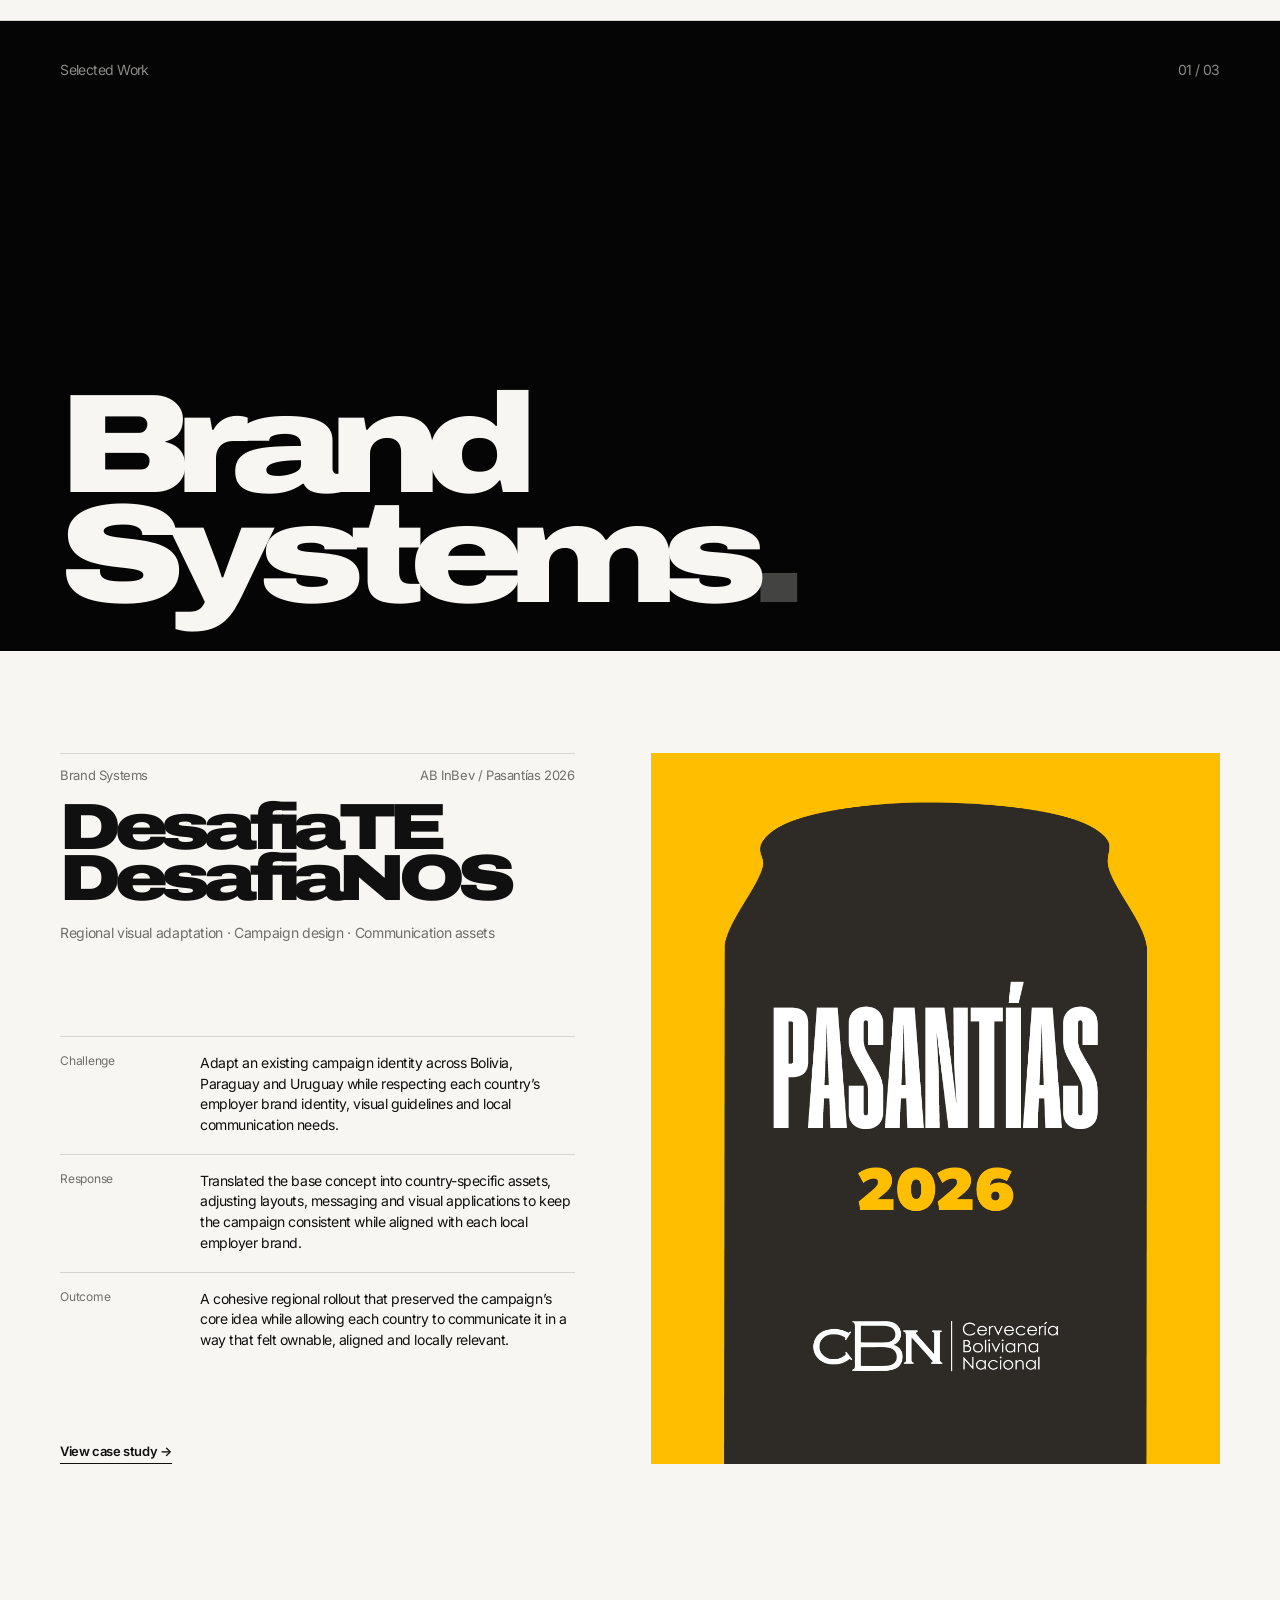
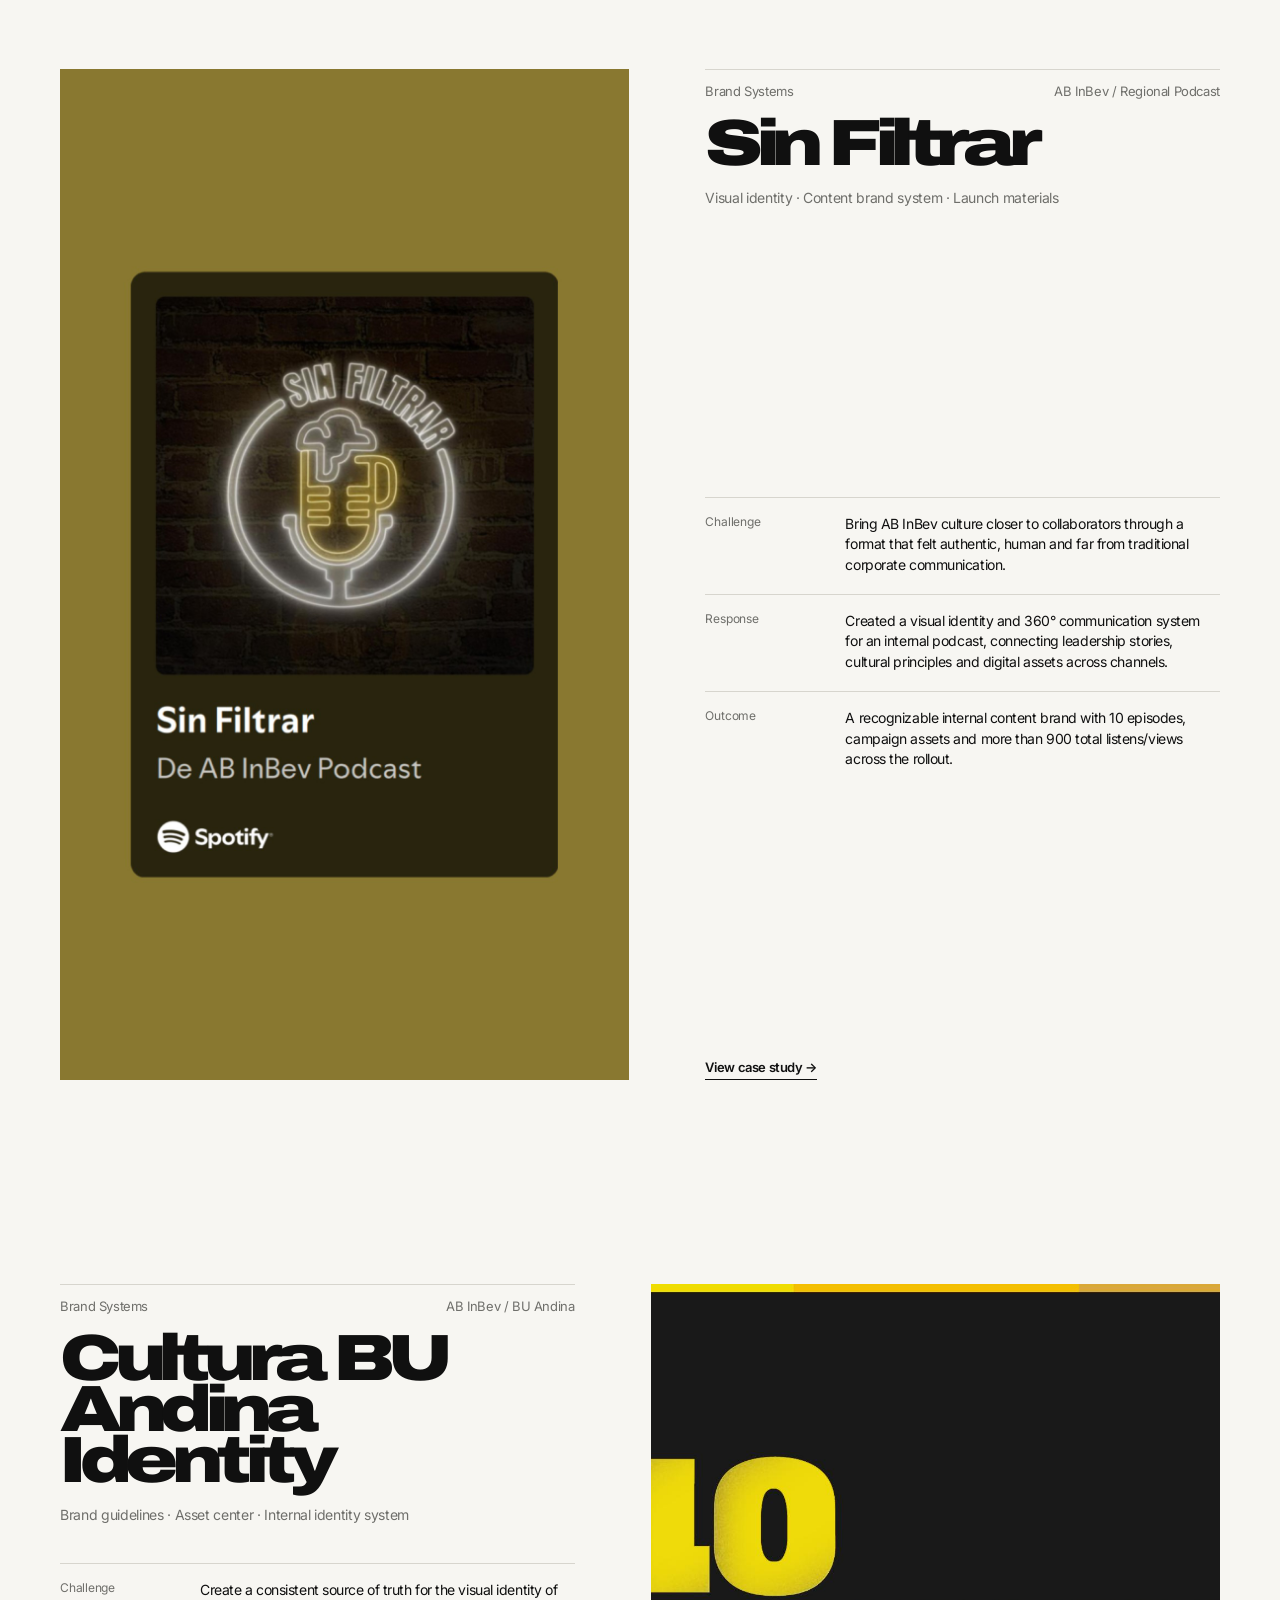
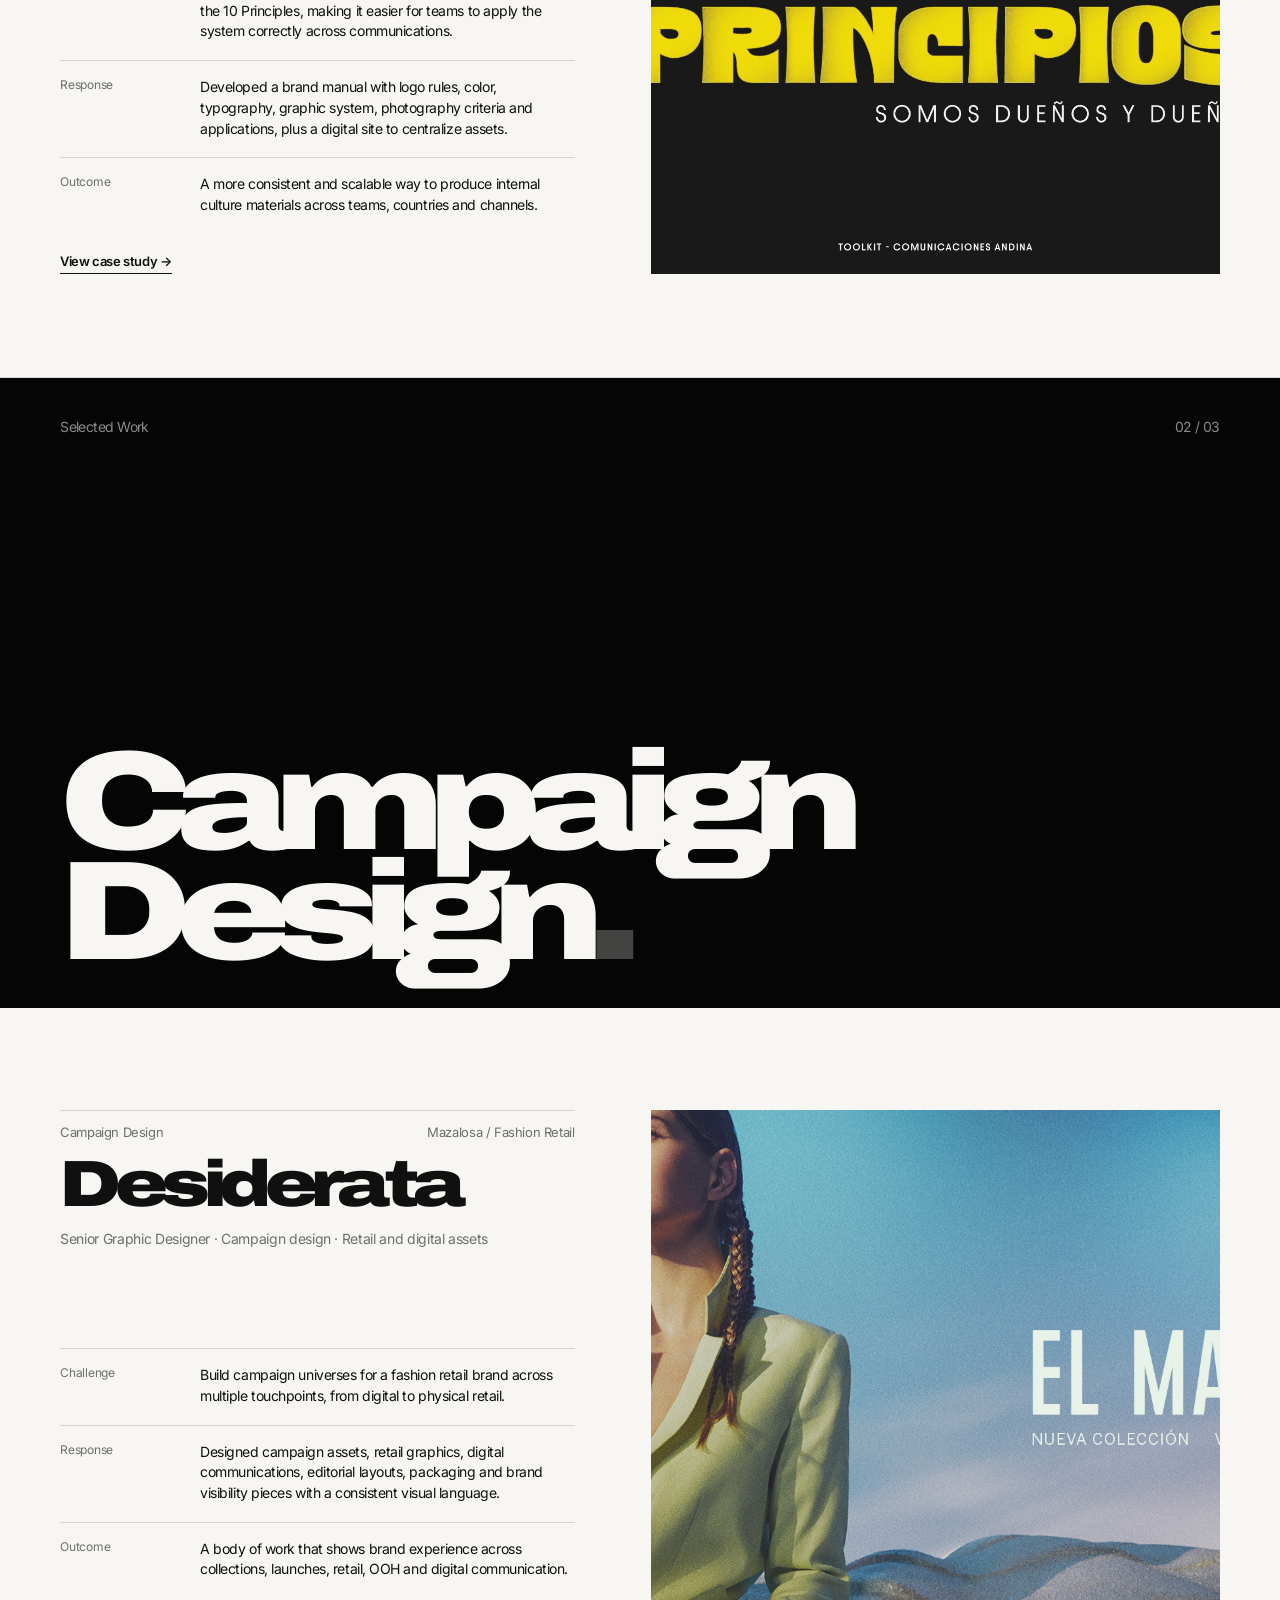
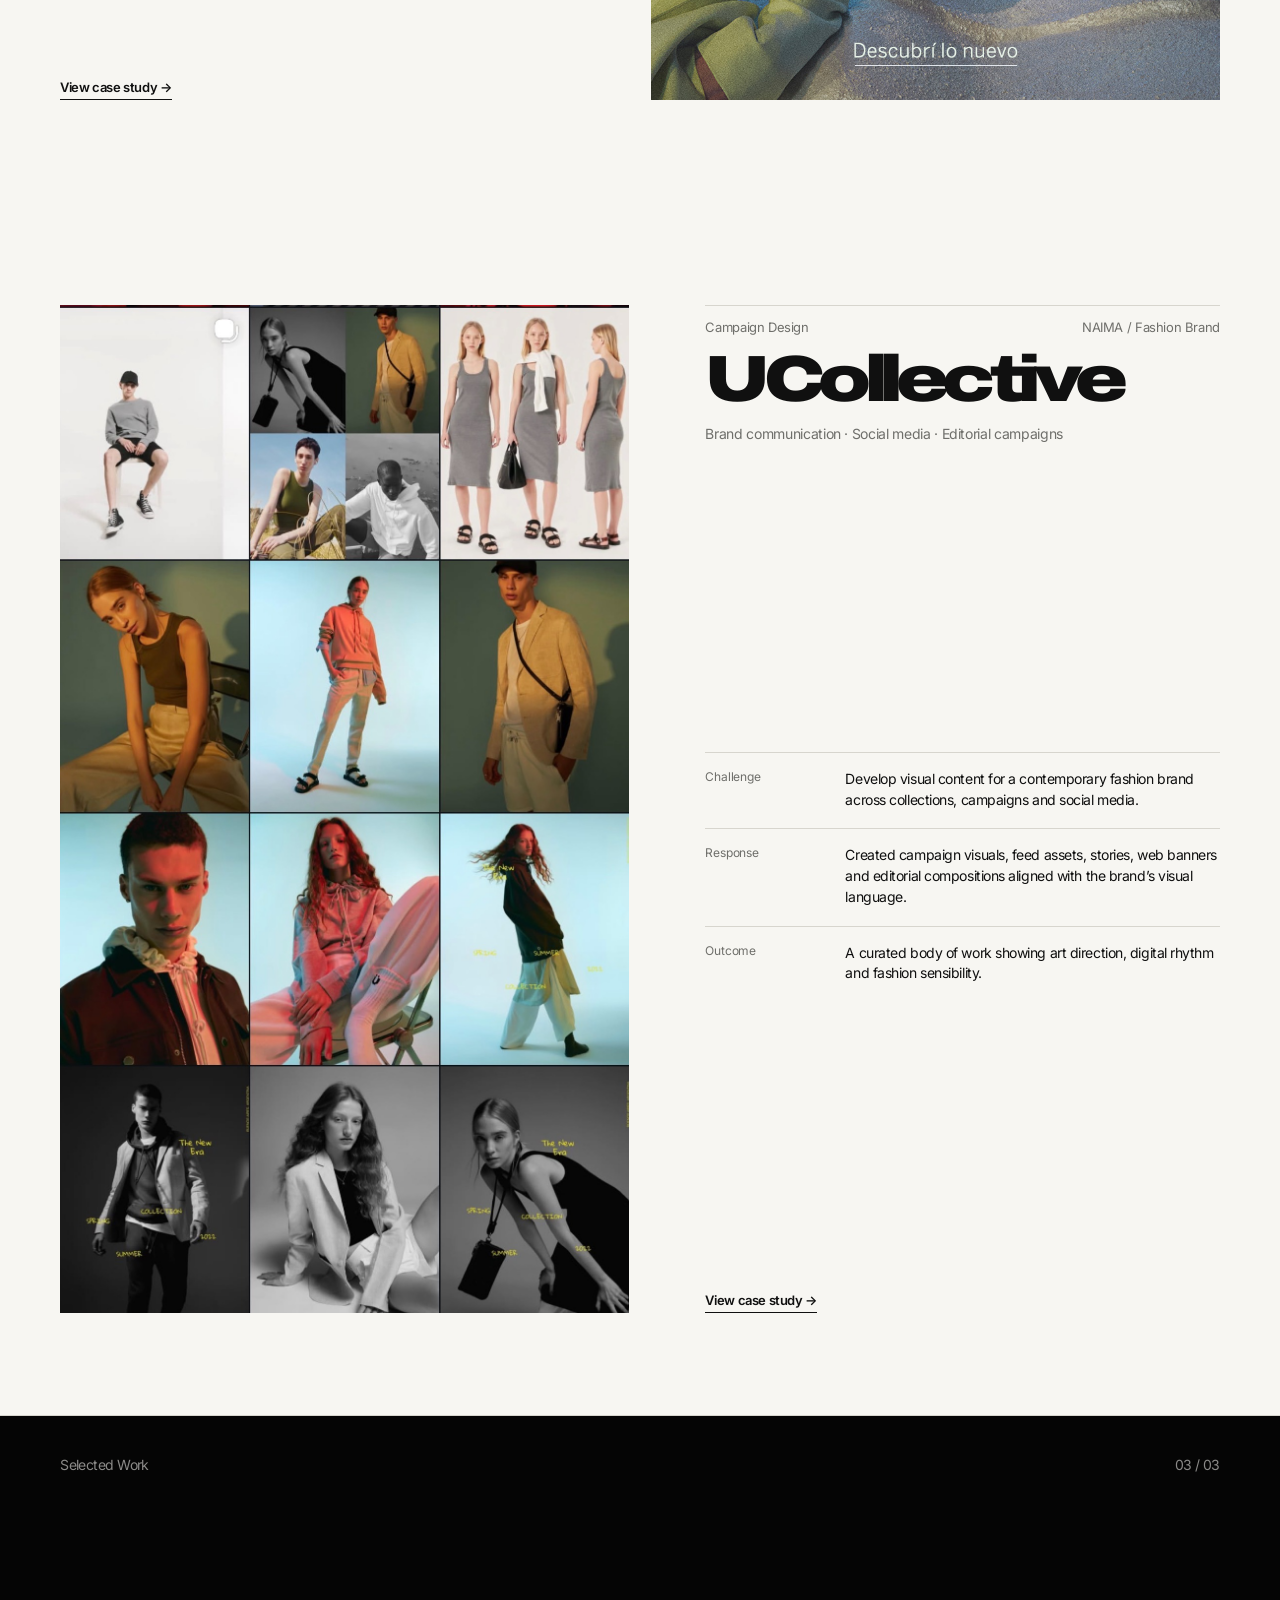
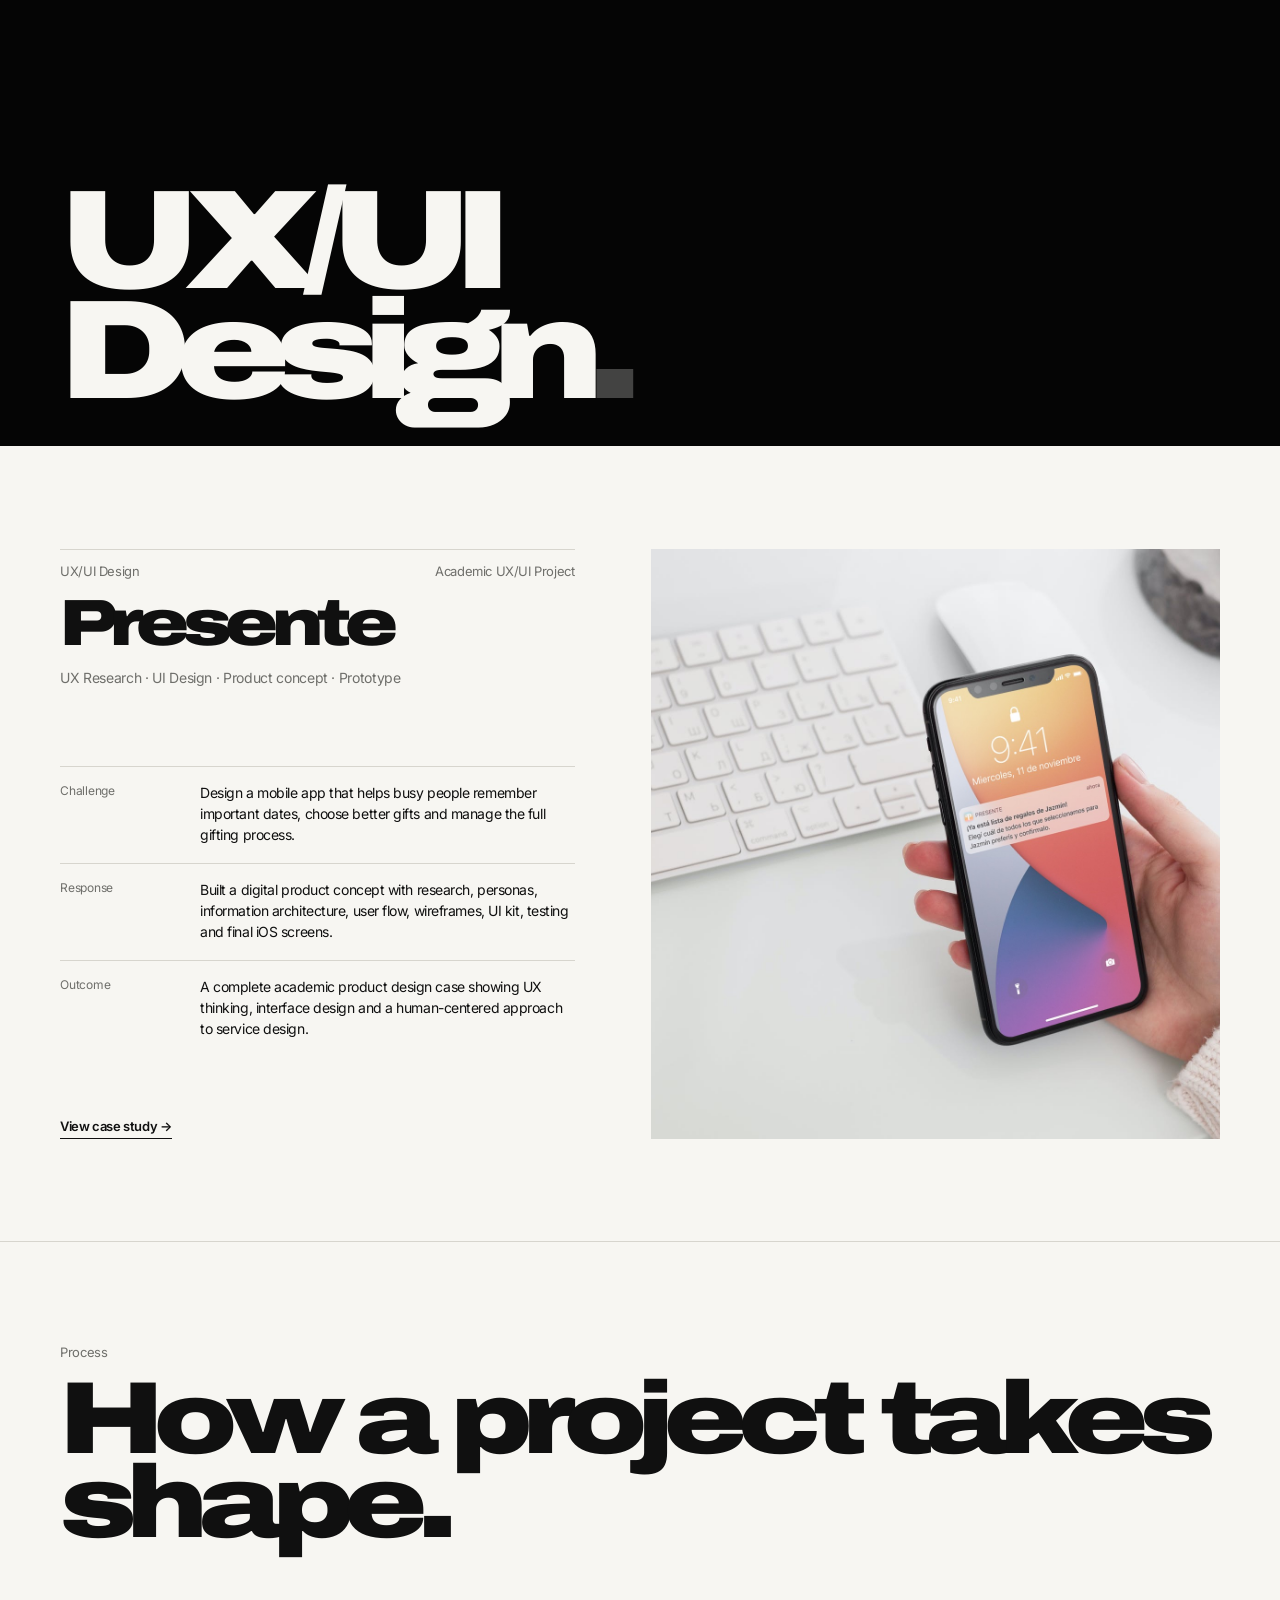
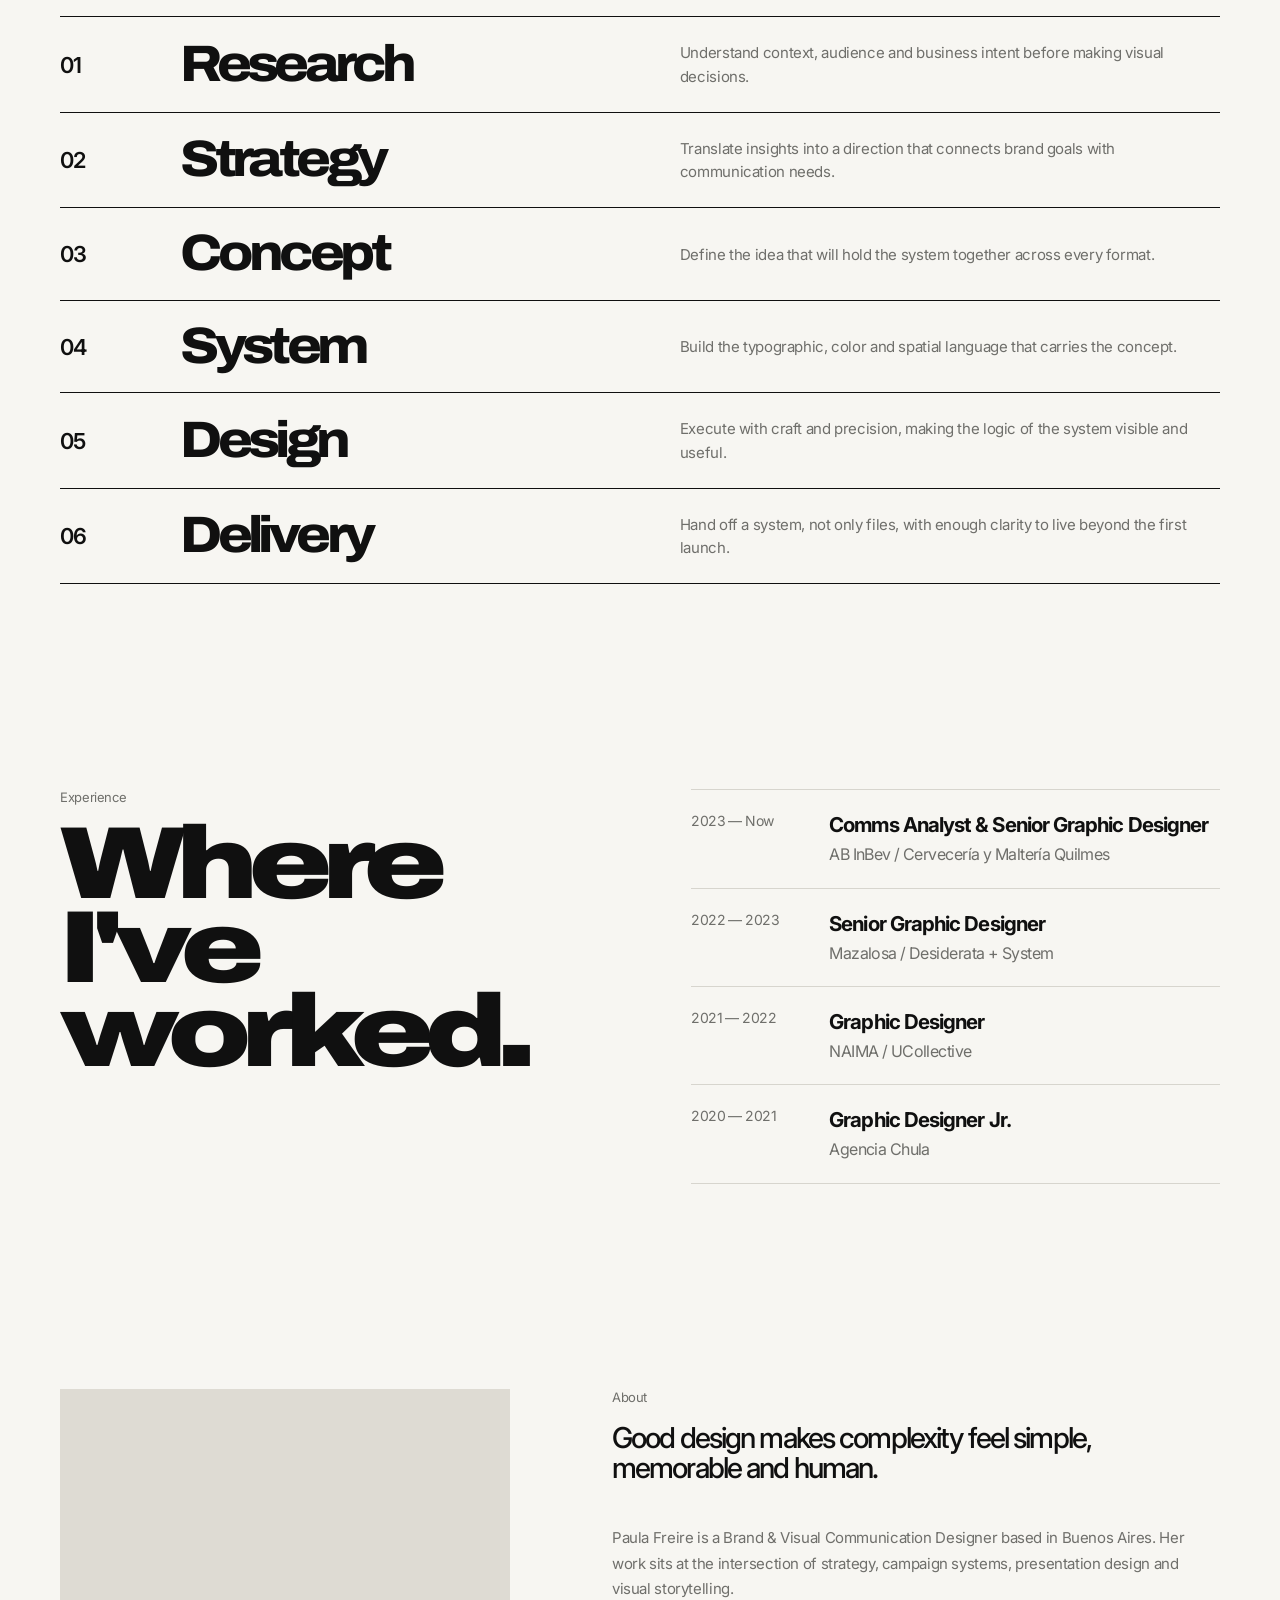
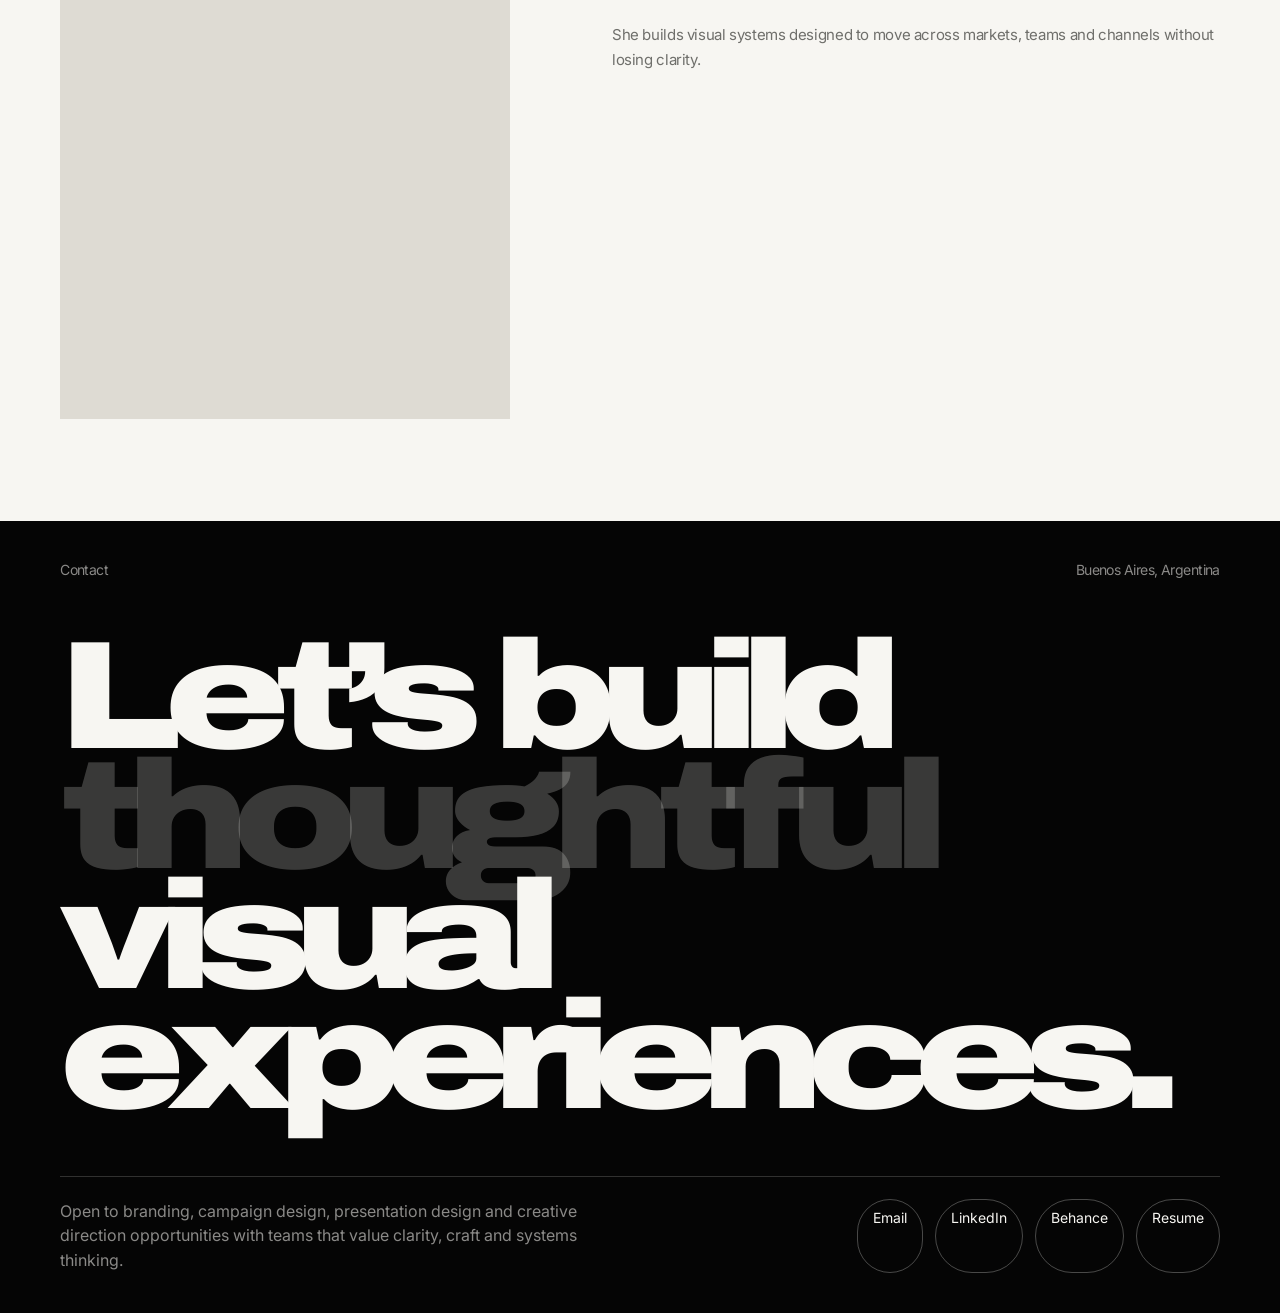
==== commit 51fe4951: "Add files via upload paula_portfolio_v2_links_fixed" ====
--- a/index.html
+++ b/index.html
@@ -1,14 +1,15 @@
 <!doctype html><html lang="es"><head><meta charset="utf-8"><meta name="viewport" content="width=device-width,initial-scale=1"><title>Paula Freire — Portfolio</title><link rel="stylesheet" href="style.css"><script src="data.js"></script></head><body><nav class="topbar"><div class="roles"><span>Brand Designer</span><span class="slash">/</span><span>Visual Communication</span><span class="slash">/</span><span>Future Art Director</span></div><a class="brand-mini" href="index.html">Paula Freire</a><div class="links"><a href="#work">Work</a><a href="#process">Process</a><a href="#about">About</a><a href="#contact">Contact</a></div></nav><div id="app"></div><script>
 const data=getPublished(); const r=document.documentElement; Object.entries(data.theme).forEach(([k,v])=>{ if(k==='fontDisplay') r.style.setProperty('--display', `'${v}', Arial Black, sans-serif`); else if(k==='fontBody') r.style.setProperty('--body', `'${v}', system-ui, sans-serif`); else r.style.setProperty('--'+k,v); });
 function esc(s=''){return String(s).replace(/[&<>]/g,m=>({'&':'&amp;','<':'&lt;','>':'&gt;'}[m]))}
+function safeLink(url=''){url=String(url).trim(); if(!url || url==='#') return '#'; if(url.includes('@') && !url.startsWith('mailto:')) return 'mailto:'+url; if(!/^(https?:|mailto:|tel:|#)/i.test(url)) return 'https://'+url; return url;}
 function img(src,cls=''){return src?`<img src="${esc(src)}" alt="" class="${cls}">`:`<div class="visual empty ${cls}">Add image from admin</div>`}
 const cats=[...new Set(data.projects.filter(p=>p.visible).map(p=>p.category))];
 document.getElementById('app').innerHTML=`
 <header class="hero" id="top"><div class="hero-meta reveal"><span>${esc(data.home.location)}</span><span>Designing Clarity</span></div><h1 class="hero-title"><span class="reveal">${esc(data.home.name.split(' ')[0])}</span><span class="last reveal">${esc(data.home.name.split(' ').slice(1).join(' '))}</span></h1><div class="hero-footer"><p class="hero-kicker reveal">${esc(data.home.kicker)}</p><div class="reveal"><p class="hero-copy">${esc(data.home.intro)}</p><div class="cta-row"><a href="#work" class="btn dark">Selected Work →</a><a href="#contact" class="btn">Let’s Talk</a></div></div></div></header>
 <main><section class="section capabilities"><div class="section-grid"><div><p class="eyebrow reveal">What I do</p><h2 class="big-heading reveal">What I build.</h2></div><p class="intro-copy reveal">Visual systems that turn complex strategies into clear, consistent and memorable brand experiences.</p></div><div class="capability-list reveal">${data.home.capabilities.map((c,i)=>`<div class="capability"><small>${String(i+1).padStart(2,'0')}</small>${esc(c)}.</div>`).join('')}</div></section><hr class="rule">
-${cats.map((cat,i)=>`<section id="${i===0?'work':''}" class="chapter"><div class="chapter-top"><span>Selected Work</span><span>${String(i+1).padStart(2,'0')} / ${String(cats.length).padStart(2,'0')}</span></div><h2 class="chapter-title reveal">${esc(cat).replace(' ','<br>')}<span class="dot">.</span></h2></section><section class="work-block">${data.projects.filter(p=>p.visible&&p.category===cat).map(p=>`<article class="project"><div class="project-copy"><div><div class="project-label"><span>${esc(p.category)}</span><span>${esc(p.client)}</span></div><h3 class="project-title reveal">${esc(p.title).replace(' · ','<br>').replace(' — ','<br>')}</h3><p class="project-role">${esc(p.role)}</p></div><dl class="project-description"><div class="field"><dt>Challenge</dt><dd>${esc(p.challenge)}</dd></div><div class="field"><dt>Response</dt><dd>${esc(p.response)}</dd></div><div class="field"><dt>Outcome</dt><dd>${esc(p.outcome)}</dd></div></dl><a class="case-link" href="case.html?id=${encodeURIComponent(p.id)}">View case study →</a></div><div class="visual wide">${p.cover?img(p.cover):'<div class="visual empty">Add cover from admin</div>'}</div></article>`).join('')}</section>`).join('')}
+${cats.map((cat,i)=>`<section id="${i===0?'work':''}" class="chapter"><div class="chapter-top"><span>Selected Work</span><span>${String(i+1).padStart(2,'0')} / ${String(cats.length).padStart(2,'0')}</span></div><h2 class="chapter-title reveal">${esc(cat).replace(' ','<br>')}<span class="dot">.</span></h2></section><section class="work-block">${data.projects.filter(p=>p.visible&&p.category===cat).map(p=>`<article class="project"><div class="project-copy"><div><div class="project-label"><span>${esc(p.category)}</span><span>${esc(p.client)}</span></div><h3 class="project-title reveal">${esc(p.title).replace(' · ','<br>').replace(' — ','<br>')}</h3><p class="project-role">${esc(p.role)}</p></div><dl class="project-description"><div class="field"><dt>Challenge</dt><dd>${esc(p.challenge)}</dd></div><div class="field"><dt>Response</dt><dd>${esc(p.response)}</dd></div><div class="field"><dt>Outcome</dt><dd>${esc(p.outcome)}</dd></div></dl><a class="case-link" href="${encodeURIComponent(p.id)}.html">View case study →</a></div><div class="visual wide">${p.cover?img(p.cover):'<div class="visual empty">Add cover from admin</div>'}</div></article>`).join('')}</section>`).join('')}
 <section class="section" id="process"><p class="eyebrow reveal">Process</p><h2 class="big-heading reveal">How a project takes shape.</h2><ol class="process-list reveal">${data.home.process.map((p,i)=>`<li class="process-row"><span>${String(i+1).padStart(2,'0')}</span><strong>${esc(p[0])}</strong><p>${esc(p[1])}</p></li>`).join('')}</ol></section>
 <section class="section experience"><div><p class="eyebrow reveal">Experience</p><h2 class="big-heading reveal">Where I've worked.</h2></div><ul class="exp-list reveal">${data.home.experience.map(e=>`<li class="exp-item"><span class="exp-date">${esc(e[0])}</span><div><p class="exp-role">${esc(e[1])}</p><p class="exp-company">${esc(e[2])}</p></div></li>`).join('')}</ul></section>
-<section class="section about-wrap" id="about"><div class="portrait reveal"></div><div class="about-text reveal"><p class="eyebrow">About</p><p class="intro-copy">Good design makes complexity feel simple, memorable and human.</p><p class="body-copy">Paula Freire is a Brand & Visual Communication Designer based in Buenos Aires. Her work sits at the intersection of strategy, campaign systems, presentation design and visual storytelling.</p><p class="body-copy">She builds visual systems designed to move across markets, teams and channels without losing clarity.</p></div></section></main><footer class="contact" id="contact"><div class="chapter-top"><span>Contact</span><span>${esc(data.home.location)}</span></div><h2 class="contact-title reveal">Let’s build<br><span>thoughtful</span><br>visual experiences.</h2><div class="contact-bottom"><p class="contact-copy">Open to branding, campaign design, presentation design and creative direction opportunities with teams that value clarity, craft and systems thinking.</p><div class="contact-links"><a href="${esc(data.links.email)}">Email</a><a href="${esc(data.links.linkedin)}">LinkedIn</a><a href="${esc(data.links.behance)}">Behance</a><a href="${esc(data.links.resume)}">Resume</a></div></div></footer>`;
+<section class="section about-wrap" id="about"><div class="portrait reveal"></div><div class="about-text reveal"><p class="eyebrow">About</p><p class="intro-copy">Good design makes complexity feel simple, memorable and human.</p><p class="body-copy">Paula Freire is a Brand & Visual Communication Designer based in Buenos Aires. Her work sits at the intersection of strategy, campaign systems, presentation design and visual storytelling.</p><p class="body-copy">She builds visual systems designed to move across markets, teams and channels without losing clarity.</p></div></section></main><footer class="contact" id="contact"><div class="chapter-top"><span>Contact</span><span>${esc(data.home.location)}</span></div><h2 class="contact-title reveal">Let’s build<br><span>thoughtful</span><br>visual experiences.</h2><div class="contact-bottom"><p class="contact-copy">Open to branding, campaign design, presentation design and creative direction opportunities with teams that value clarity, craft and systems thinking.</p><div class="contact-links"><a href="${esc(safeLink(data.links.email))}">Email</a><a href="${esc(safeLink(data.links.linkedin))}" target="_blank" rel="noopener">LinkedIn</a><a href="${esc(safeLink(data.links.behance))}" target="_blank" rel="noopener">Behance</a><a href="${esc(safeLink(data.links.resume))}" target="_blank" rel="noopener">Resume</a></div></div></footer>`;
 const io=new IntersectionObserver(es=>es.forEach(e=>{if(e.isIntersecting){e.target.classList.add('visible');io.unobserve(e.target)}}),{threshold:.08});document.querySelectorAll('.reveal').forEach(el=>io.observe(el));
 </script></body></html>
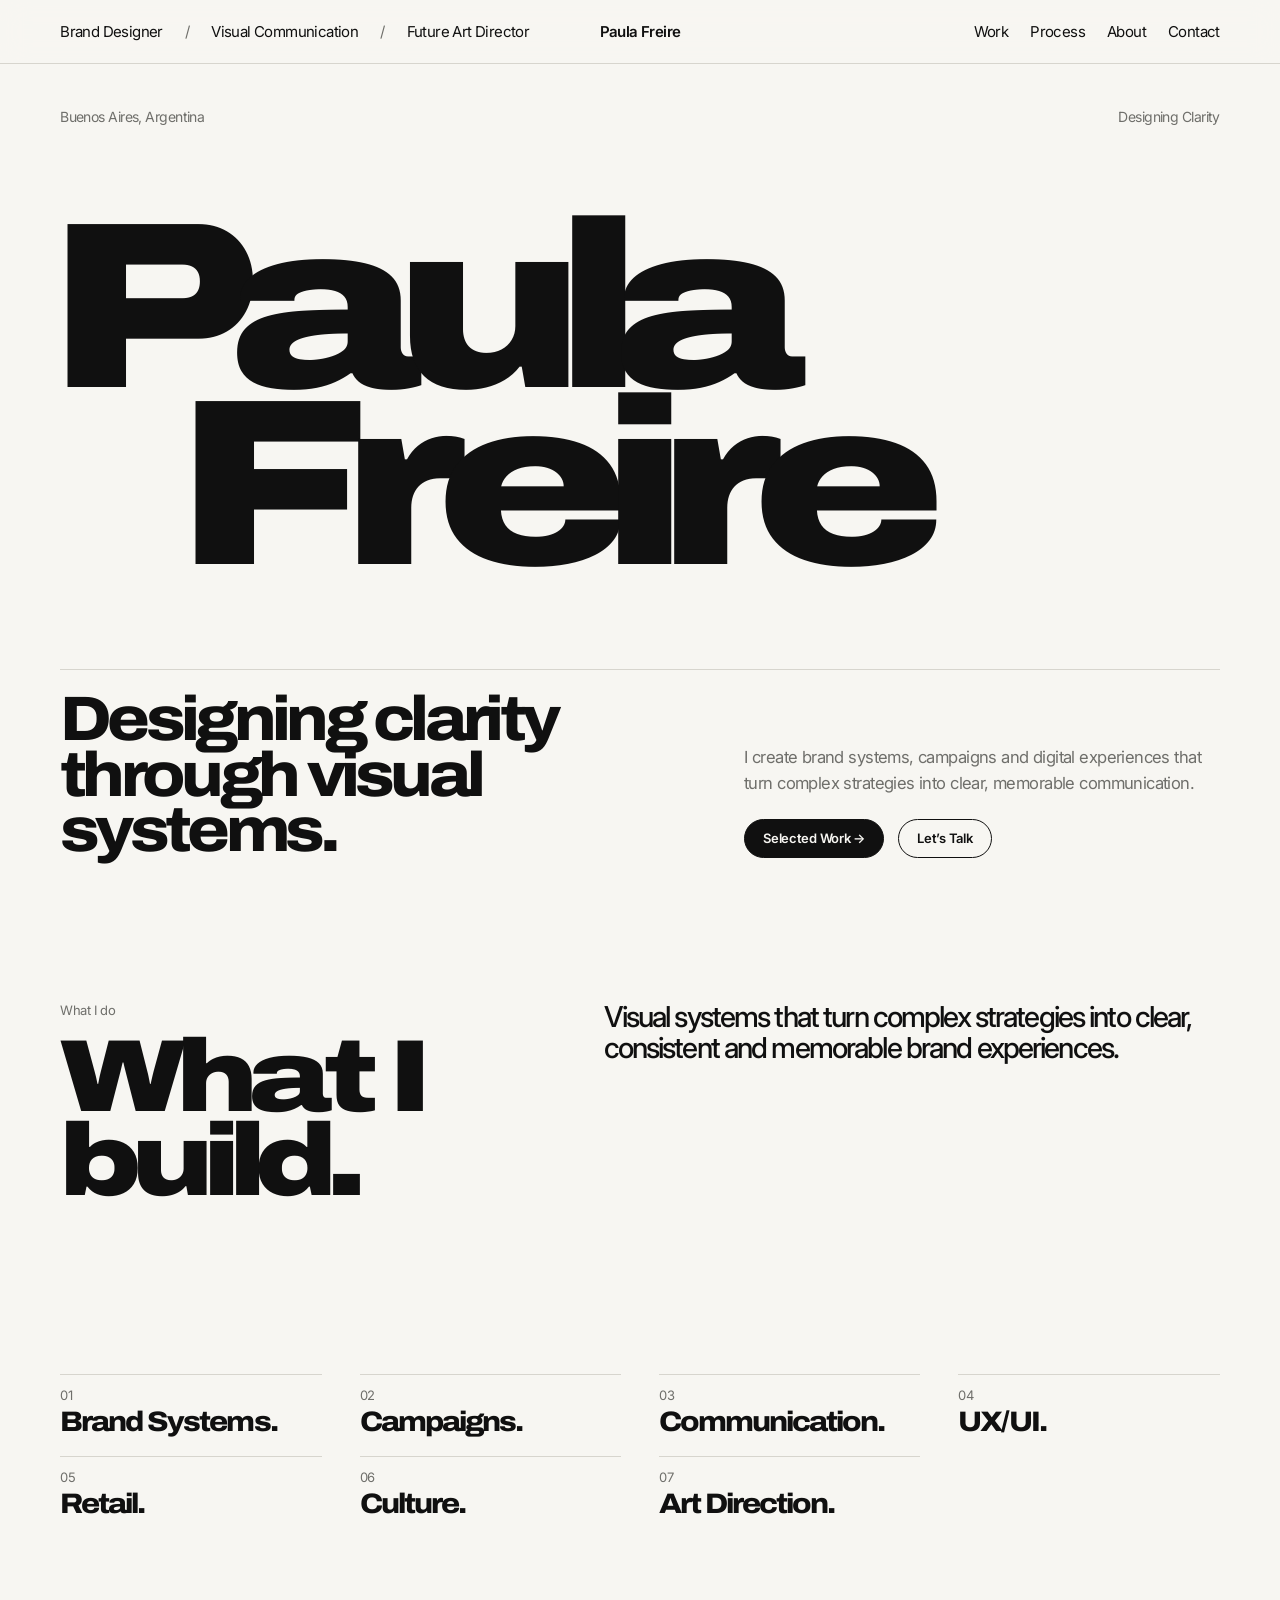
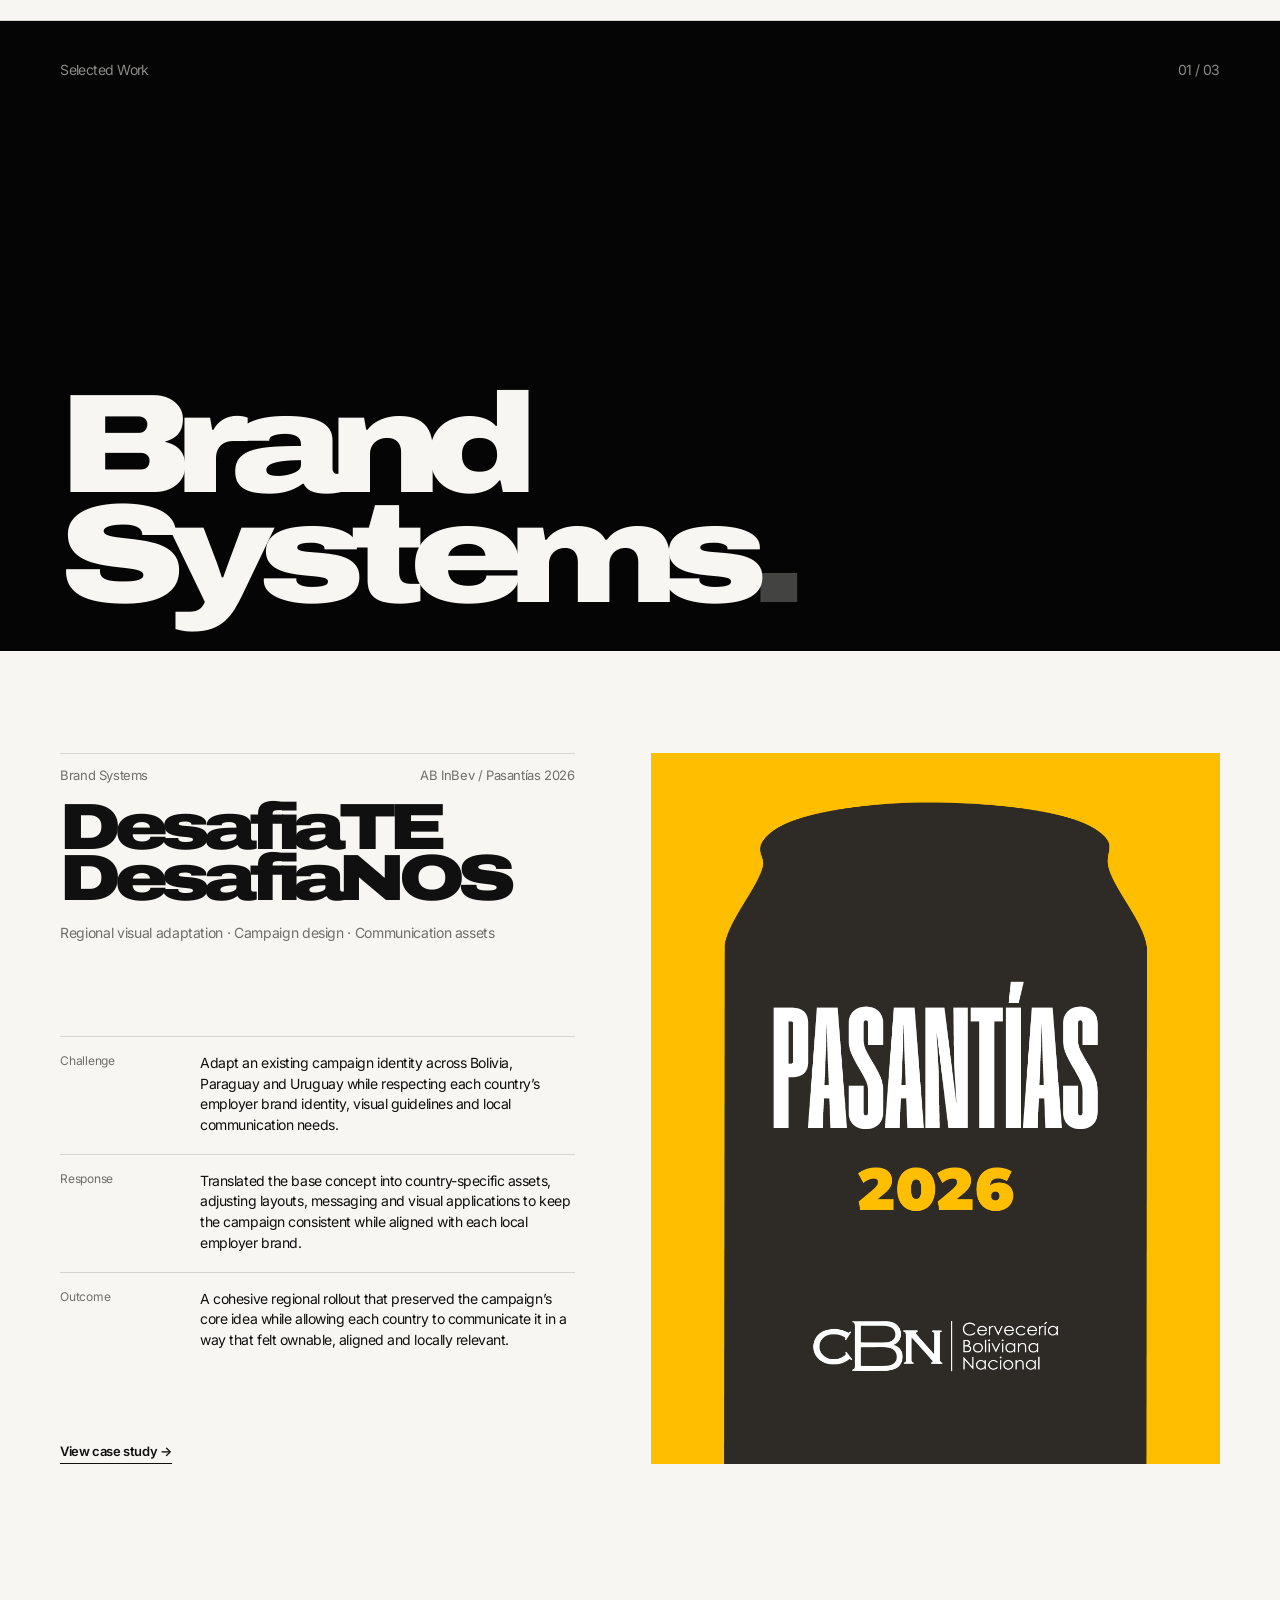
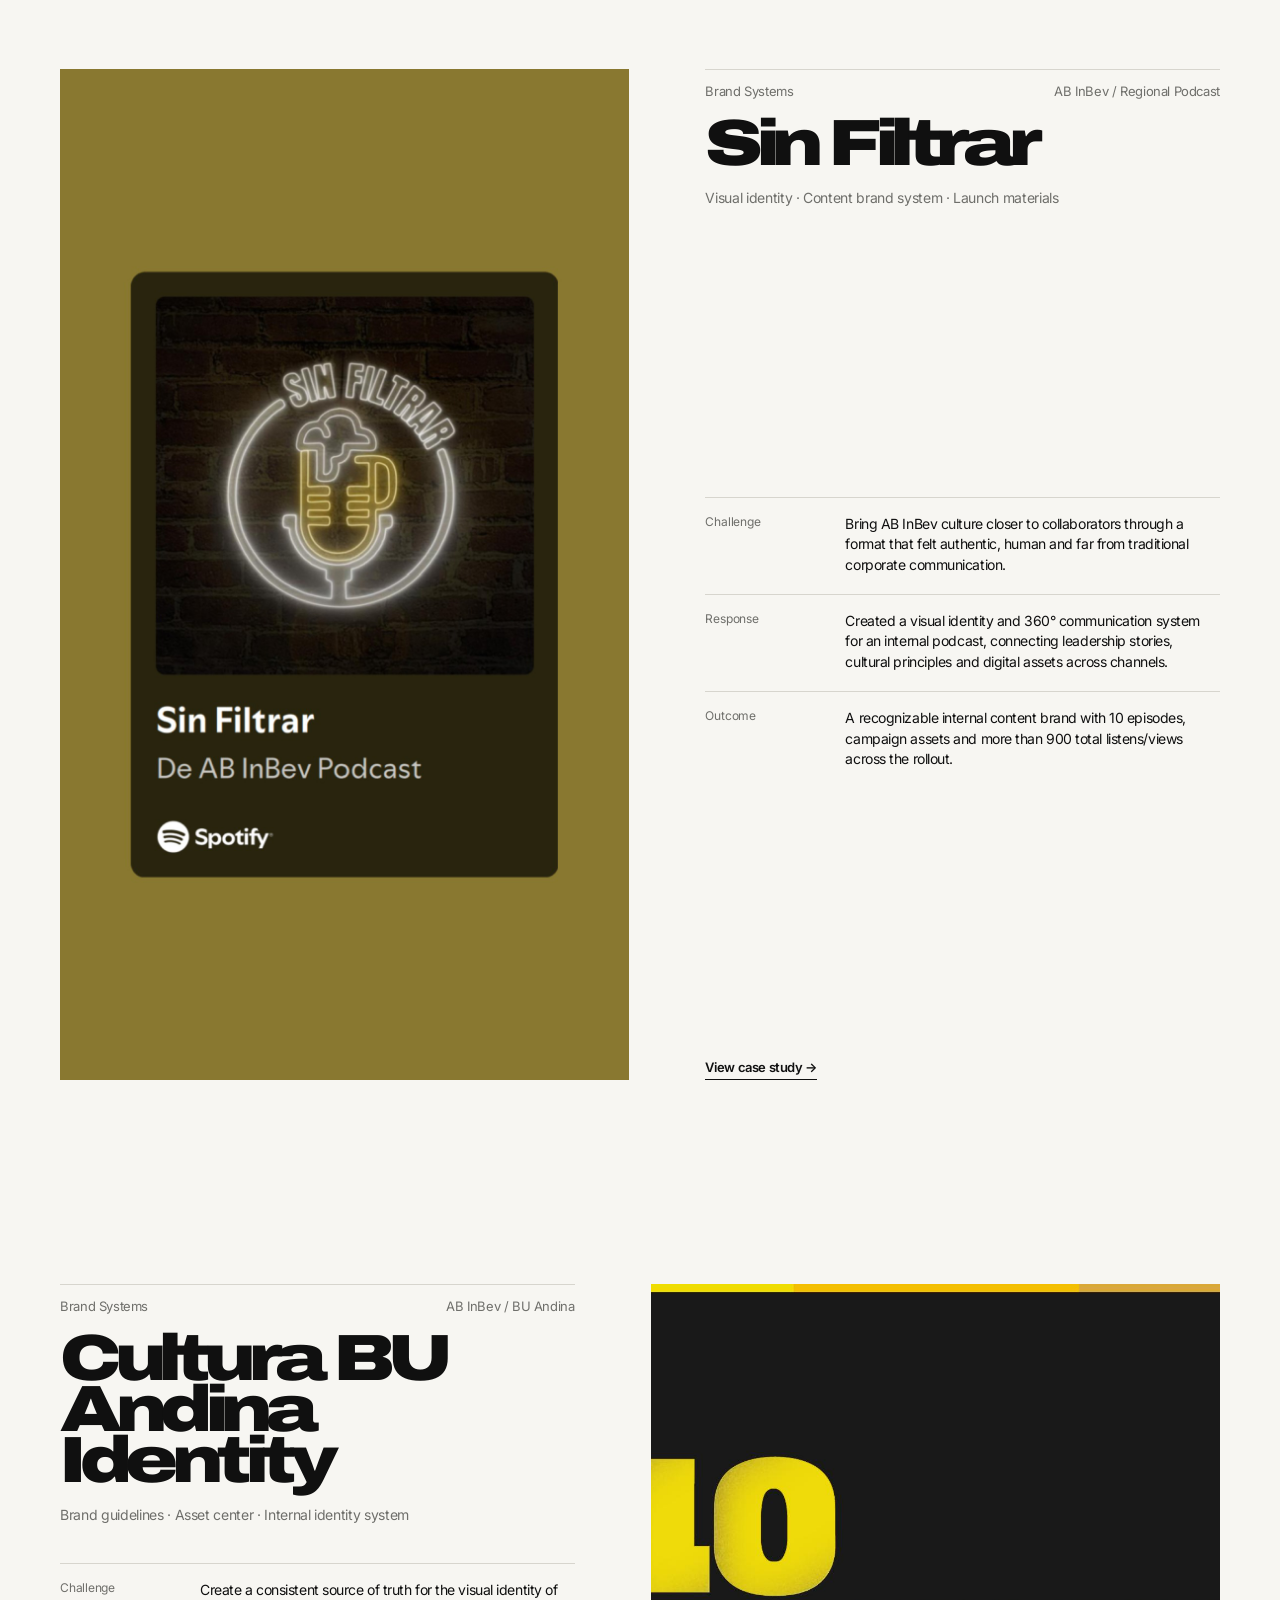
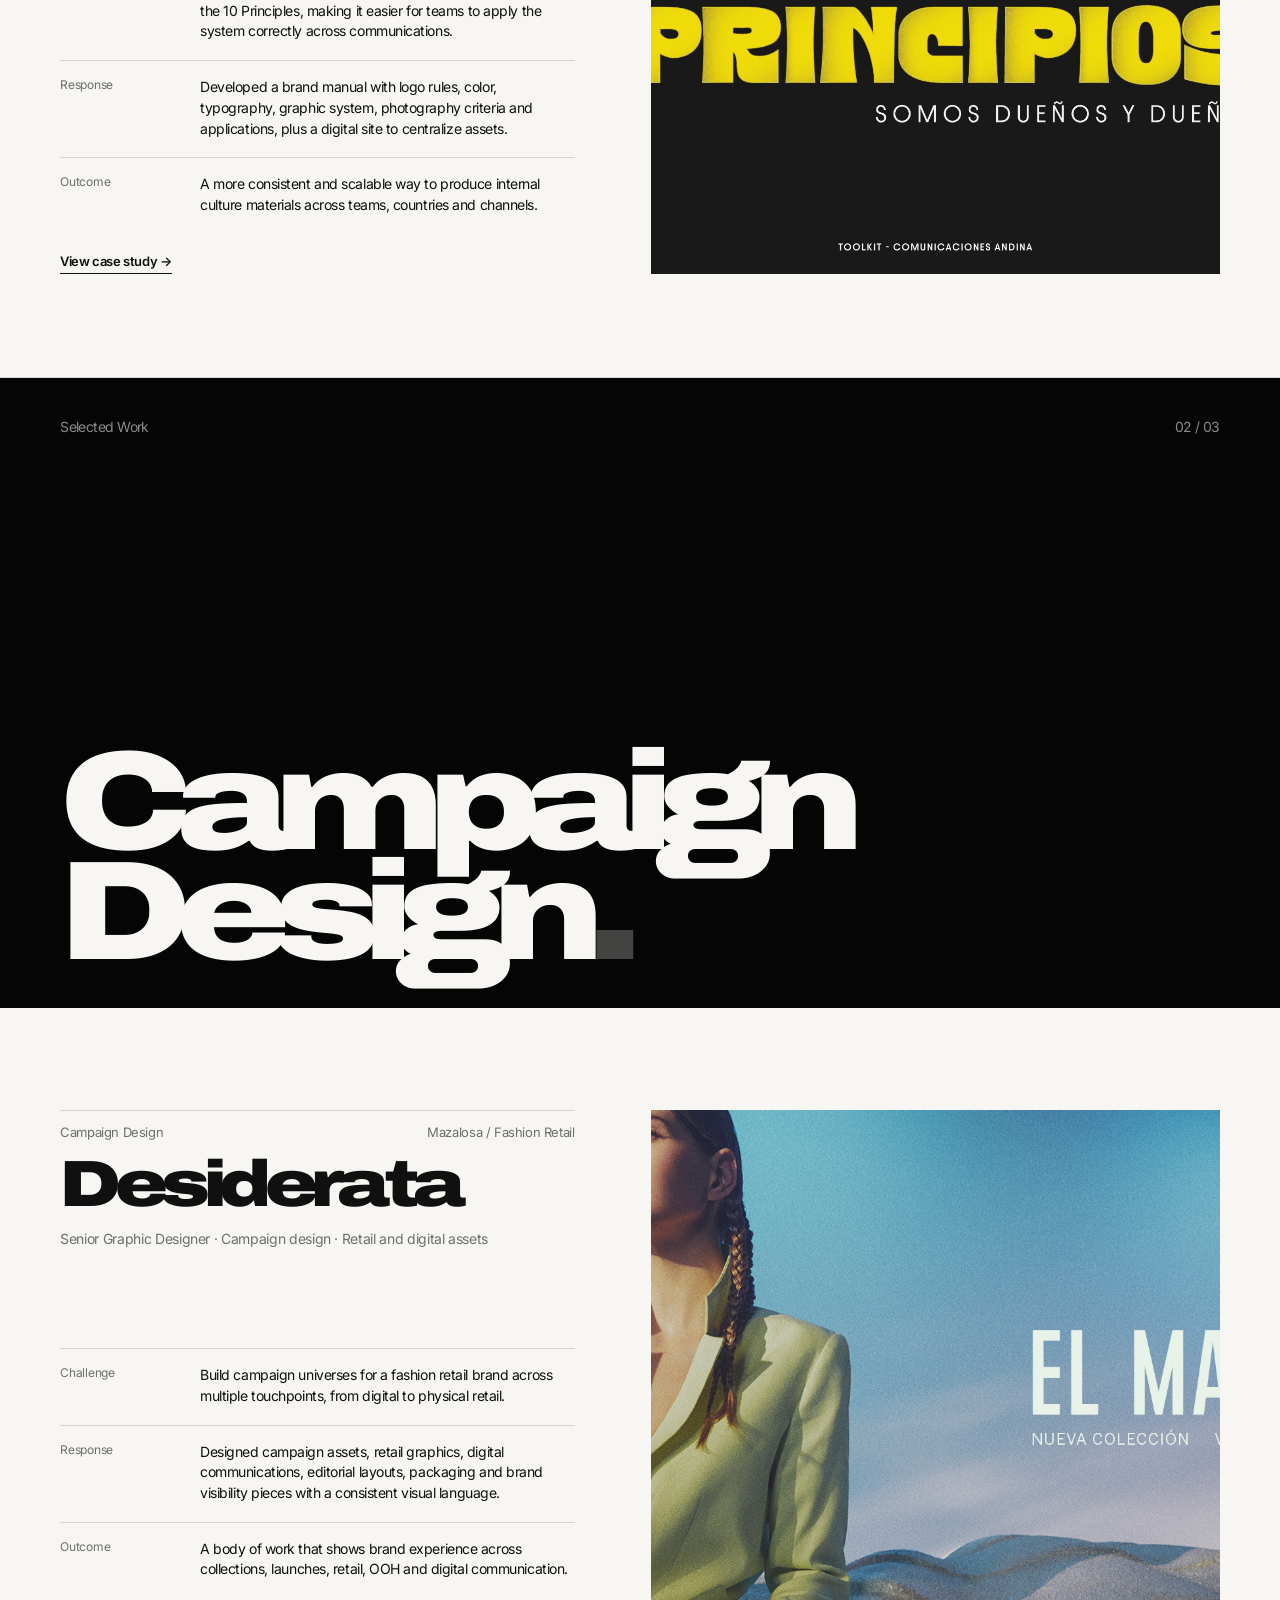
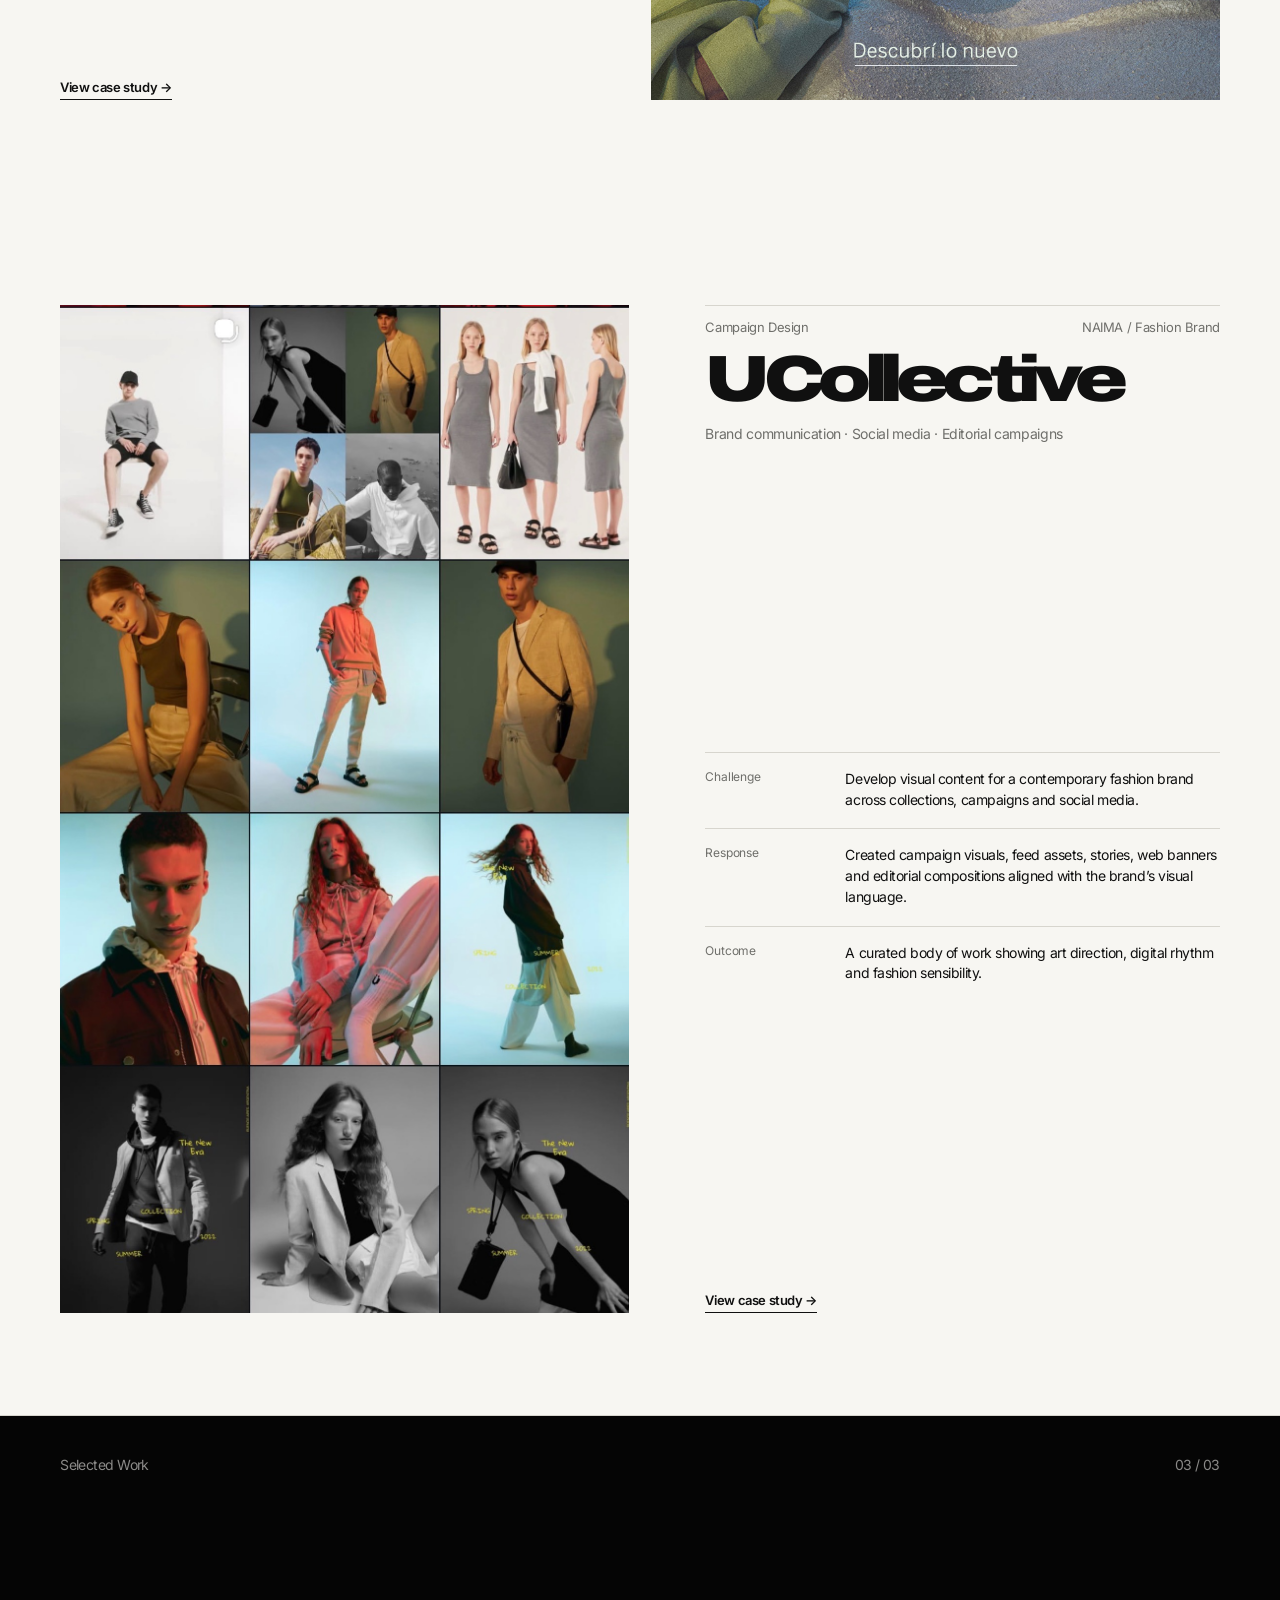
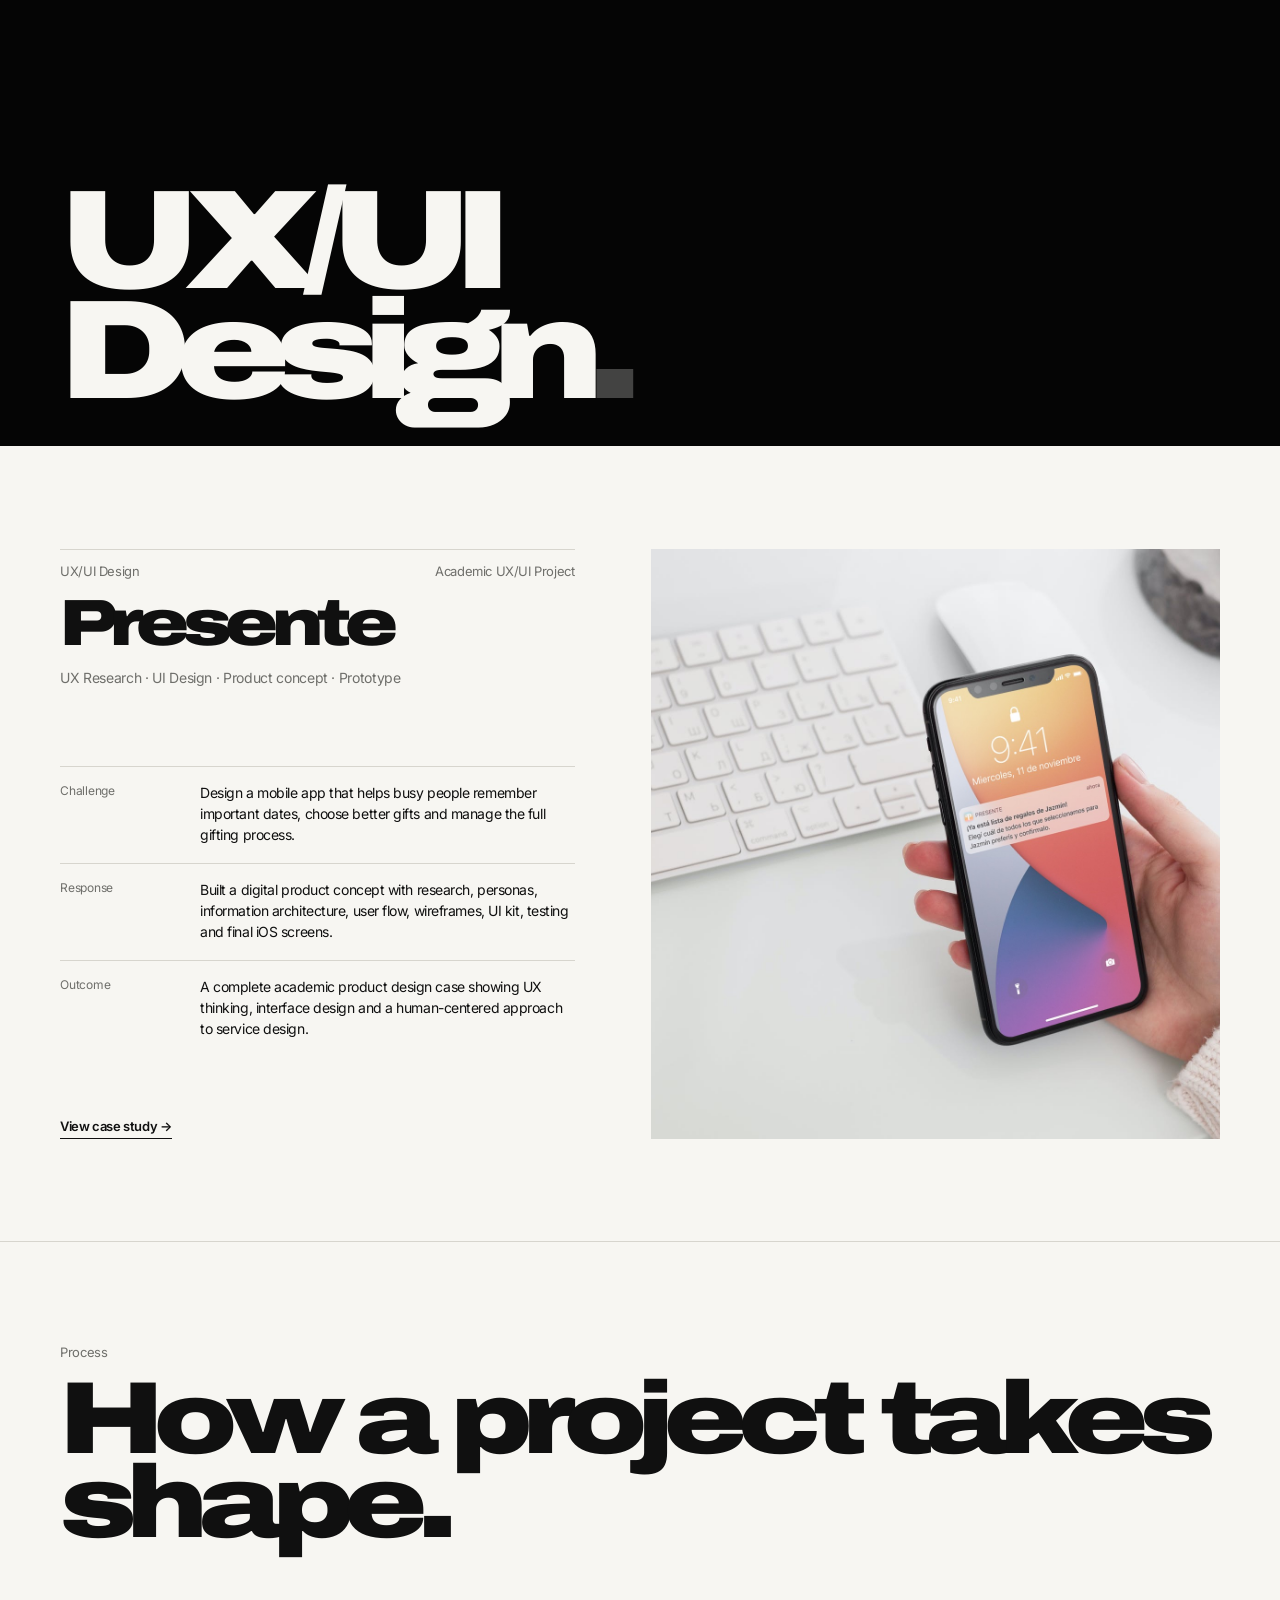
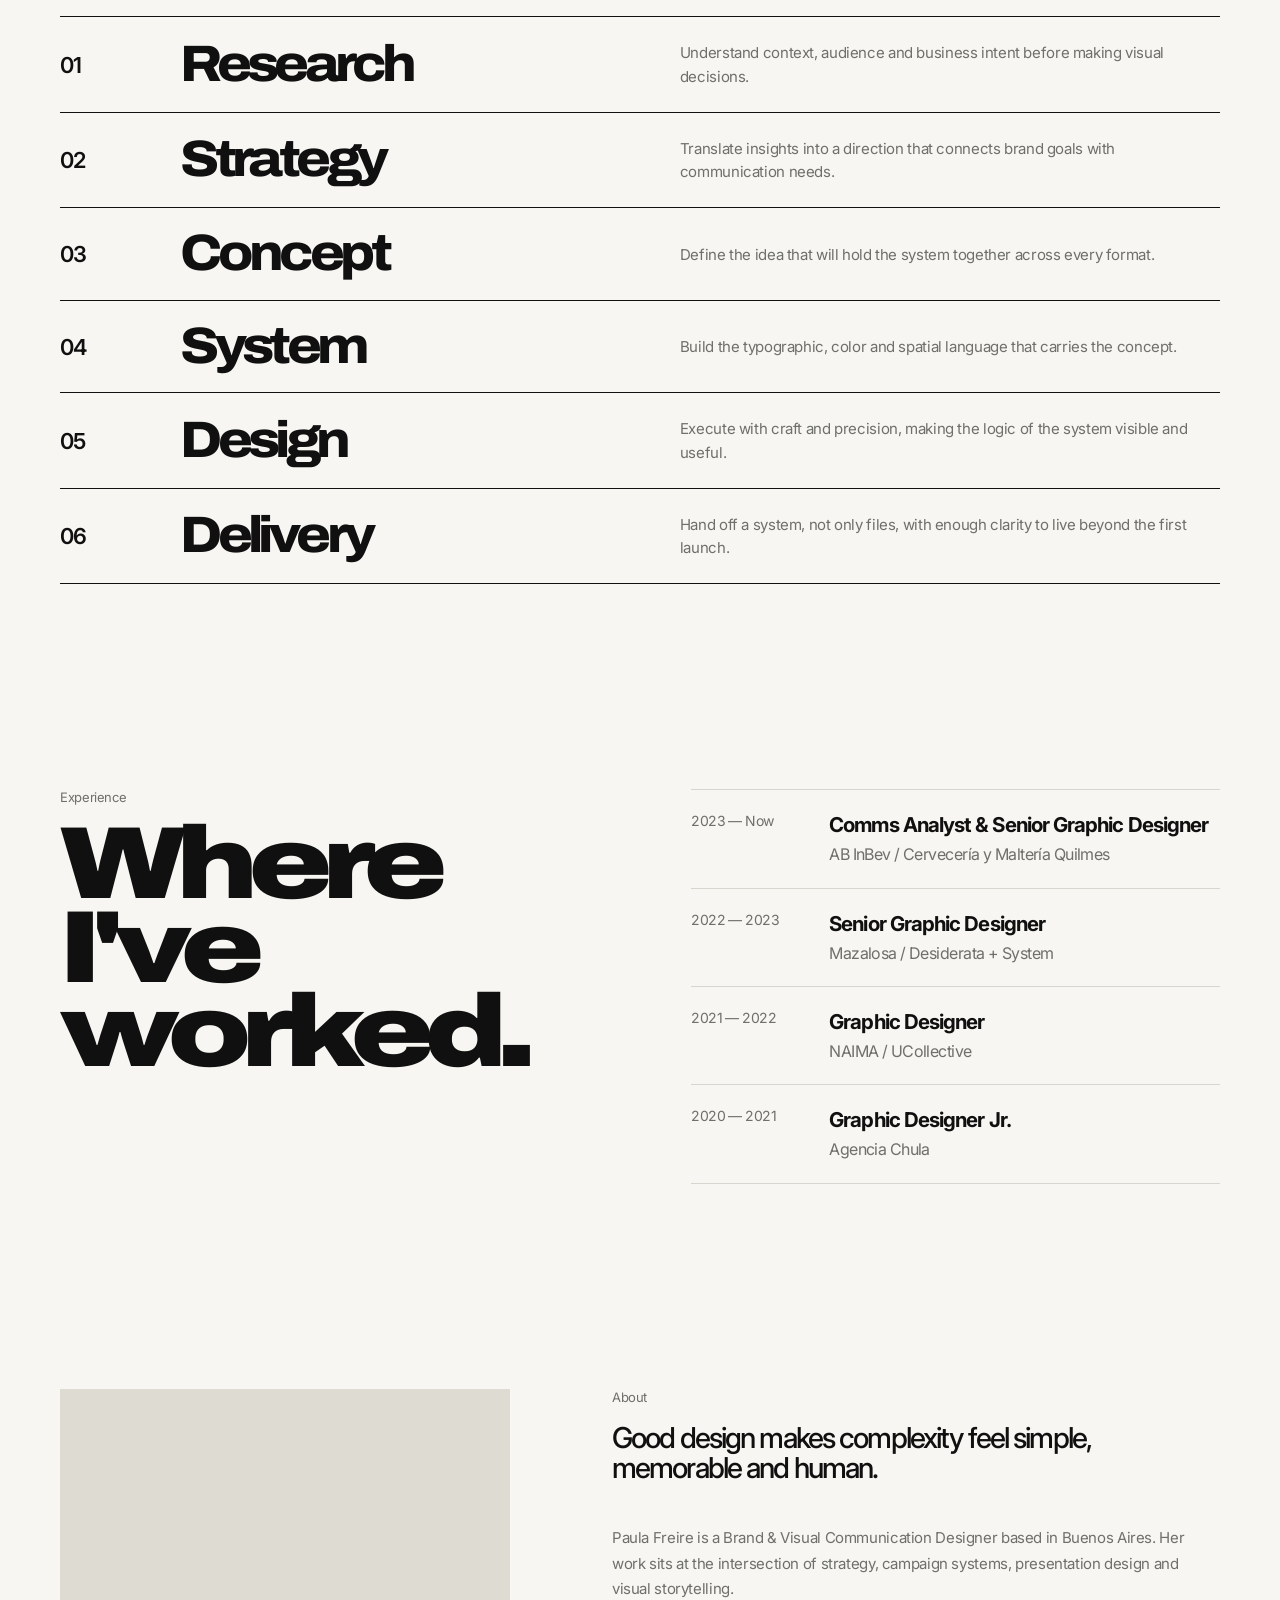
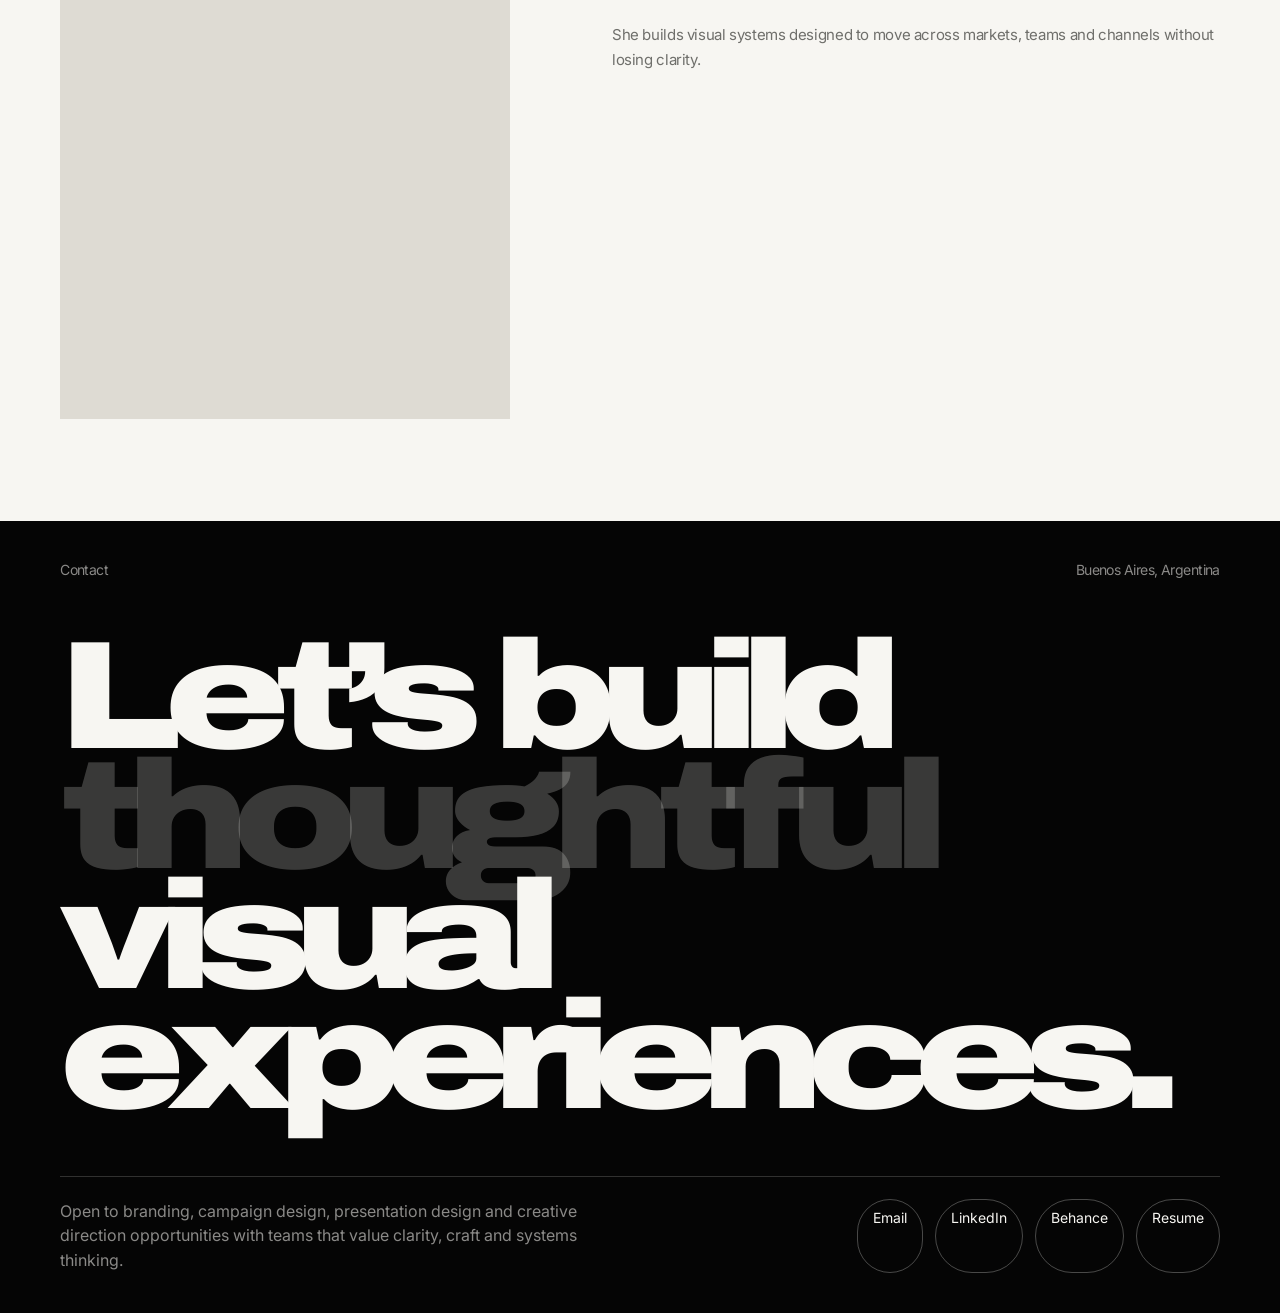
==== commit bcc2cdb5: "Add files via upload mobile changes" ====
--- a/index.html
+++ b/index.html
@@ -1,5 +1,5 @@
 <!doctype html><html lang="es"><head><meta charset="utf-8"><meta name="viewport" content="width=device-width,initial-scale=1"><title>Paula Freire — Portfolio</title><link rel="stylesheet" href="style.css"><script src="data.js"></script></head><body><nav class="topbar"><div class="roles"><span>Brand Designer</span><span class="slash">/</span><span>Visual Communication</span><span class="slash">/</span><span>Future Art Director</span></div><a class="brand-mini" href="index.html">Paula Freire</a><div class="links"><a href="#work">Work</a><a href="#process">Process</a><a href="#about">About</a><a href="#contact">Contact</a></div></nav><div id="app"></div><script>
-const data=getPublished(); const r=document.documentElement; Object.entries(data.theme).forEach(([k,v])=>{ if(k==='fontDisplay') r.style.setProperty('--display', `'${v}', Arial Black, sans-serif`); else if(k==='fontBody') r.style.setProperty('--body', `'${v}', system-ui, sans-serif`); else r.style.setProperty('--'+k,v); });
+const data=DEFAULT_PORTFOLIO; const r=document.documentElement; Object.entries(data.theme).forEach(([k,v])=>{ if(k==='fontDisplay') r.style.setProperty('--display', `'${v}', Arial Black, sans-serif`); else if(k==='fontBody') r.style.setProperty('--body', `'${v}', system-ui, sans-serif`); else r.style.setProperty('--'+k,v); });
 function esc(s=''){return String(s).replace(/[&<>]/g,m=>({'&':'&amp;','<':'&lt;','>':'&gt;'}[m]))}
 function safeLink(url=''){url=String(url).trim(); if(!url || url==='#') return '#'; if(url.includes('@') && !url.startsWith('mailto:')) return 'mailto:'+url; if(!/^(https?:|mailto:|tel:|#)/i.test(url)) return 'https://'+url; return url;}
 function img(src,cls=''){return src?`<img src="${esc(src)}" alt="" class="${cls}">`:`<div class="visual empty ${cls}">Add image from admin</div>`}
--- a/style.css
+++ b/style.css
@@ -3,3 +3,108 @@
 *{box-sizing:border-box;margin:0;padding:0}html{scroll-behavior:smooth;background:var(--bg);color:var(--ink)}body{font-family:var(--body);background:var(--bg);color:var(--ink);overflow-x:hidden;-webkit-font-smoothing:antialiased}a{color:inherit;text-decoration:none}img,video{display:block;width:100%;height:100%;object-fit:cover}::selection{background:var(--ikb);color:white}a:focus-visible,button:focus-visible,input:focus-visible,textarea:focus-visible{outline:2px solid var(--ikb);outline-offset:4px}.topbar{position:fixed;top:0;left:0;right:0;z-index:100;display:grid;grid-template-columns:1fr auto 1fr;gap:24px;align-items:center;padding:22px var(--pad);font-size:15px;letter-spacing:-.04em;background:rgba(247,246,242,.88);backdrop-filter:blur(14px);border-bottom:1px solid var(--line)}.roles,.links{display:flex;gap:22px;align-items:center;white-space:nowrap}.links{justify-content:flex-end}.slash{color:var(--muted)}.brand-mini{font-weight:600}.topbar a:hover{color:var(--ikb)}.section{padding:clamp(70px,8vw,132px) var(--pad)}.rule{border:0;border-top:1px solid var(--line)}.eyebrow{font-size:13px;color:var(--muted);letter-spacing:-.03em;margin-bottom:18px}.btn{display:inline-flex;align-items:center;justify-content:center;gap:10px;border:1px solid var(--ink);border-radius:999px;padding:12px 18px;font-size:13px;font-weight:600;letter-spacing:-.02em;line-height:1;transition:background .24s ease,color .24s ease,border-color .24s ease;white-space:nowrap;background:transparent;color:inherit}.btn:hover{background:var(--ikb);border-color:var(--ikb);color:white}.btn.dark{background:var(--ink);color:var(--bg)}.btn.dark:hover{background:var(--ikb);border-color:var(--ikb);color:white}.hero{min-height:100svh;padding:108px var(--pad) 42px;display:grid;grid-template-rows:auto 1fr auto;gap:26px}.hero-meta{display:flex;justify-content:space-between;gap:24px;color:var(--muted);font-size:14px;letter-spacing:-.04em}.hero-title{align-self:center;font-family:var(--display);font-weight:900;font-stretch:125%;letter-spacing:-.105em;line-height:.75;font-size:clamp(4.6rem,18.5vw,18rem);white-space:nowrap;margin-left:-.045em}.hero-title span{display:block}.hero-title .last{margin-left:clamp(10px,10vw,170px)}.hero-footer{display:grid;grid-template-columns:1.1fr .9fr;gap:clamp(32px,8vw,140px);align-items:end;border-top:1px solid var(--line);padding-top:22px}.hero-kicker{font-family:var(--display);font-weight:800;font-stretch:110%;font-size:clamp(2rem,4.9vw,5.6rem);letter-spacing:-.075em;line-height:.88;max-width:890px}.hero-copy{max-width:560px;color:var(--muted);font-size:clamp(16px,1.3vw,21px);line-height:1.55;letter-spacing:-.035em}.cta-row{margin-top:22px;display:flex;gap:14px;flex-wrap:wrap}.big-heading{font-family:var(--display);font-weight:900;font-stretch:125%;font-size:clamp(3rem,8vw,9rem);line-height:.82;letter-spacing:-.09em}.section-grid{display:grid;grid-template-columns:.82fr 1.18fr;gap:clamp(40px,9vw,160px);align-items:start}.intro-copy{font-size:clamp(21px,2.25vw,36px);line-height:1.05;letter-spacing:-.065em;max-width:880px;font-weight:500}.capabilities{min-height:80svh;display:flex;flex-direction:column;justify-content:space-between;gap:70px}.capability-list{display:grid;grid-template-columns:repeat(4,1fr);gap:20px 38px;align-items:end}.capability{font-family:var(--display);font-weight:800;font-stretch:110%;font-size:clamp(1.55rem,2.2vw,3.2rem);letter-spacing:-.07em;line-height:.94;border-top:1px solid var(--line);padding-top:14px}.capability small{display:block;font-family:var(--body);font-size:13px;color:var(--muted);letter-spacing:-.02em;font-weight:400;margin-bottom:8px}.chapter{min-height:70svh;background:var(--black);color:var(--white);display:grid;grid-template-rows:1fr auto;padding:40px var(--pad)}.chapter-top{display:flex;justify-content:space-between;color:rgba(247,246,242,.55);font-size:14px;letter-spacing:-.04em}.chapter-title{align-self:end;font-family:var(--display);font-weight:900;font-stretch:125%;font-size:clamp(4rem,11vw,13rem);line-height:.78;letter-spacing:-.11em}.chapter-title .dot{color:rgba(247,246,242,.26)}.work-block{padding:0 var(--pad);border-bottom:1px solid var(--line)}.project{display:grid;grid-template-columns:.95fr 1.05fr;gap:clamp(32px,6vw,100px);padding:clamp(60px,8vw,120px) 0;align-items:stretch}.project:nth-child(even){grid-template-columns:1.05fr .95fr}.project:nth-child(even) .project-copy{order:2}.project:nth-child(even) .visual{order:1}.project-copy{display:flex;flex-direction:column;justify-content:space-between;gap:34px}.project-label{display:flex;justify-content:space-between;gap:18px;color:var(--muted);font-size:13px;letter-spacing:-.03em;border-top:1px solid var(--line);padding-top:13px}.project-title{font-family:var(--display);font-weight:900;font-stretch:125%;font-size:clamp(2.8rem,5.1vw,6.6rem);line-height:.78;letter-spacing:-.1em;margin-top:20px}.project-role{margin-top:18px;color:var(--muted);font-size:14px;line-height:1.45;letter-spacing:-.025em}.project-description{display:grid;gap:18px}.field{display:grid;grid-template-columns:120px 1fr;gap:20px;border-top:1px solid var(--line);padding-top:16px}.field dt{font-size:12px;color:var(--muted);letter-spacing:-.02em}.field dd{font-size:clamp(14px,.98vw,16px);line-height:1.48;letter-spacing:-.032em}.visual{min-height:500px;background:var(--soft);position:relative;overflow:hidden}.visual.wide{min-height:590px}.visual.empty{display:grid;place-items:center;color:rgba(16,16,16,.36);font-size:13px}.case-link{width:max-content;border-bottom:1px solid currentColor;padding-bottom:4px;font-size:13px;font-weight:600;letter-spacing:-.03em;color:var(--ink);transition:color .2s}.case-link:hover{color:var(--ikb)}.process-list{list-style:none;margin-top:70px}.process-row{display:grid;grid-template-columns:90px 1fr 1.15fr;gap:30px;align-items:center;border-top:1px solid var(--ink);padding:24px 0}.process-row:last-child{border-bottom:1px solid var(--ink)}.process-row span:first-child{font-size:22px;font-weight:600;letter-spacing:-.05em}.process-row strong{font-family:var(--display);font-weight:800;font-stretch:110%;font-size:clamp(2rem,4vw,5rem);line-height:.85;letter-spacing:-.09em}.process-row p{color:var(--muted);font-size:15px;line-height:1.55;letter-spacing:-.025em;max-width:520px}.experience{display:grid;grid-template-columns:1fr 1fr;gap:clamp(40px,8vw,140px);align-items:start}.experience h2{position:sticky;top:96px}.exp-list{list-style:none}.exp-item{display:grid;grid-template-columns:110px 1fr;gap:28px;padding:22px 0;border-top:1px solid var(--line)}.exp-item:last-child{border-bottom:1px solid var(--line)}.exp-date{color:var(--muted);font-size:14px;letter-spacing:-.04em}.exp-role{font-weight:700;letter-spacing:-.045em;font-size:clamp(19px,1.6vw,28px)}.exp-company{margin-top:6px;color:var(--muted);letter-spacing:-.035em;font-size:16px;line-height:1.4}.about-wrap{display:grid;grid-template-columns:.85fr 1.15fr;gap:clamp(40px,8vw,140px)}.portrait{height:70svh;min-height:520px;background:#dedbd3;position:relative;overflow:hidden}.about-text .intro-copy{margin-bottom:42px}.body-copy{font-size:clamp(15px,1.05vw,18px);line-height:1.7;color:var(--muted);letter-spacing:-.025em;max-width:700px}.body-copy + .body-copy{margin-top:20px}.contact{min-height:88svh;background:var(--black);color:var(--white);padding:40px var(--pad);display:grid;grid-template-rows:auto 1fr auto;overflow:hidden}.contact-title{align-self:center;font-family:var(--display);font-weight:900;font-stretch:125%;font-size:clamp(4rem,12vw,13rem);line-height:.78;letter-spacing:-.105em;max-width:100%}.contact-title span{color:rgba(247,246,242,.22)}.contact-bottom{display:grid;grid-template-columns:1fr 1fr;gap:40px;border-top:1px solid rgba(247,246,242,.18);padding-top:22px}.contact-copy{color:rgba(247,246,242,.55);line-height:1.55;max-width:520px}.contact-links{display:flex;gap:12px;justify-content:flex-end;flex-wrap:wrap}.contact-links a{border:1px solid rgba(247,246,242,.28);border-radius:999px;padding:11px 15px;font-size:14px;line-height:1;white-space:nowrap;transition:.2s}.contact-links a:hover{background:var(--ikb);border-color:var(--ikb);color:white}.case-hero{min-height:92svh;padding:100px var(--pad) 36px;background:var(--black);color:var(--white);display:grid;grid-template-rows:auto 1fr auto;gap:28px}.case-top{display:flex;justify-content:space-between;color:rgba(247,246,242,.55);font-size:14px}.case-title{align-self:end;font-family:var(--display);font-weight:900;font-stretch:125%;font-size:clamp(4rem,13vw,15rem);line-height:.75;letter-spacing:-.115em}.case-title span{display:block}.case-bottom{display:grid;grid-template-columns:1fr 1.15fr;gap:40px;align-items:end;border-top:1px solid rgba(247,246,242,.16);padding-top:24px}.case-bottom p{font-size:clamp(19px,2vw,32px);line-height:1.18;letter-spacing:-.055em}.meta-grid{display:grid;grid-template-columns:repeat(4,1fr);gap:12px}.meta{border-top:1px solid rgba(247,246,242,.18);padding-top:12px}.meta span{display:block;color:rgba(247,246,242,.45);font-size:12px;margin-bottom:7px}.meta b{font-size:14px;font-weight:500}.universe{padding:clamp(80px,9vw,150px) var(--pad);border-top:1px solid var(--line)}.universe-head{display:grid;grid-template-columns:.75fr 1.25fr;gap:clamp(36px,7vw,120px);align-items:end;margin-bottom:clamp(34px,5vw,70px)}.case-heading{font-family:var(--display);font-weight:900;font-stretch:125%;font-size:clamp(3.2rem,8vw,9.5rem);line-height:.78;letter-spacing:-.105em}.universe-copy{color:var(--muted);font-size:clamp(16px,1.25vw,21px);line-height:1.55;letter-spacing:-.035em}.image-grid{display:grid;grid-template-columns:repeat(12,1fr);gap:16px}.tile{background:var(--soft);min-height:300px;overflow:hidden;cursor:zoom-in;position:relative}.tile img{transition:transform .55s cubic-bezier(.22,1,.36,1)}.tile:hover img{transform:scale(1.025)}.tile.large{grid-column:span 8;min-height:560px}.tile.tall{grid-column:span 4;min-height:560px}.tile.half{grid-column:span 6;min-height:460px}.tile.third{grid-column:span 4;min-height:380px}.tile.full{grid-column:1/-1;min-height:70svh}.tile.empty{display:grid;place-items:center;color:rgba(16,16,16,.36);padding:24px;text-align:center}.statement-block{background:var(--black);color:var(--white);padding:clamp(90px,12vw,190px) var(--pad)}.statement-block p{font-family:var(--display);font-weight:900;font-stretch:125%;font-size:clamp(3rem,8vw,10rem);line-height:.78;letter-spacing:-.105em}.statement-block span{display:block;color:rgba(247,246,242,.28)}.next{padding:34px var(--pad);display:flex;justify-content:space-between;border-top:1px solid var(--line)}.lightbox{position:fixed;inset:0;background:rgba(0,0,0,.92);display:none;place-items:center;z-index:200;padding:30px}.lightbox.open{display:grid}.lightbox img{max-width:94vw;max-height:90vh;width:auto;height:auto;object-fit:contain}.lightbox button{position:absolute;top:20px;right:20px;background:white;color:black;border:0;border-radius:999px;padding:12px 16px;cursor:pointer}.admin-body{background:#121212;color:#f7f6f2}.login,.admin{min-height:100svh;padding:40px;display:grid;place-items:center}.admin-shell{width:min(1200px,100%);display:grid;grid-template-columns:280px 1fr;gap:28px}.panel{background:#1b1b1b;border:1px solid rgba(255,255,255,.12);border-radius:22px;padding:22px}.admin h1,.admin h2{font-family:var(--display);letter-spacing:-.07em;line-height:.9}.admin h1{font-size:48px}.admin h2{font-size:34px;margin-bottom:16px}.admin-nav{display:grid;gap:8px;margin-top:22px}.admin-nav button,.admin .mini-btn{border:1px solid rgba(255,255,255,.12);background:transparent;color:#f7f6f2;border-radius:999px;padding:10px 12px;text-align:left;cursor:pointer}.admin-nav button.active,.admin .mini-btn:hover{background:var(--ikb);border-color:var(--ikb)}.form-grid{display:grid;grid-template-columns:1fr 1fr;gap:14px}.field-admin{display:grid;gap:6px;margin-bottom:12px}.field-admin label{font-size:12px;color:rgba(247,246,242,.56)}.field-admin input,.field-admin textarea,.field-admin select{background:#101010;border:1px solid rgba(255,255,255,.14);color:#f7f6f2;border-radius:14px;padding:12px;font-family:var(--body)}.field-admin textarea{min-height:90px}.admin-actions{display:flex;gap:10px;flex-wrap:wrap;margin-top:20px}.hidden{display:none!important}.notice{font-size:13px;line-height:1.5;color:rgba(247,246,242,.6);margin-top:12px}.project-admin{border-top:1px solid rgba(255,255,255,.12);padding:18px 0}.reveal{opacity:0;transform:translateY(22px);transition:.75s cubic-bezier(.22,1,.36,1)}.reveal.visible{opacity:1;transform:none}
 @media(max-width:900px){.topbar{grid-template-columns:1fr auto;padding:18px var(--pad)}.roles{display:none}.links{gap:14px;font-size:13px}.hero{padding-top:84px;min-height:92svh}.hero-title{font-size:clamp(4.4rem,25vw,10rem);white-space:normal;letter-spacing:-.095em}.hero-title .last{margin-left:0}.hero-footer,.section-grid,.project,.project:nth-child(even),.experience,.about-wrap,.contact-bottom,.case-bottom,.universe-head,.admin-shell{grid-template-columns:1fr}.project:nth-child(even) .project-copy,.project:nth-child(even) .visual{order:unset}.capability-list{grid-template-columns:1fr 1fr}.chapter{min-height:54svh}.project{padding:64px 0}.visual,.visual.wide{min-height:360px}.process-row{grid-template-columns:46px 1fr}.process-row p{grid-column:2}.experience h2{position:static}.contact-title{font-size:clamp(3.5rem,18vw,8.2rem);letter-spacing:-.095em}.contact-links{justify-content:flex-start}.tile.large,.tile.tall,.tile.half,.tile.third,.tile.full{grid-column:1/-1;min-height:auto;aspect-ratio:4/3}.tile.tall{aspect-ratio:4/5}.meta-grid,.form-grid{grid-template-columns:1fr 1fr}.case-title{font-size:clamp(4.4rem,22vw,8.5rem)}}
 @media(max-width:560px){.links a:not(:last-child){display:none}.hero-meta{display:block}.hero-kicker{font-size:clamp(2.6rem,13vw,4.4rem)}.capability-list{grid-template-columns:1fr}.field{grid-template-columns:1fr;gap:6px}.exp-item{grid-template-columns:1fr;gap:8px}.project-title{font-size:clamp(2.8rem,14vw,4.8rem)}.chapter-title{font-size:clamp(3.6rem,17vw,7rem)}.contact{padding-top:30px;padding-bottom:30px}.big-heading{font-size:clamp(2.8rem,15vw,5.2rem)}.meta-grid,.form-grid{grid-template-columns:1fr}.case-title{font-size:clamp(4.0rem,24vw,7rem)}}
+
+
+/* ===== v3 MOBILE + LINK FIXES ===== */
+html, body { width:100%; max-width:100%; overflow-x:hidden; }
+body { min-width:0; }
+img, video, iframe { max-width:100%; height:auto; }
+a, button { pointer-events:auto; }
+.topbar, .hero, .section, .chapter, .work-block, .case-hero, .universe, .contact, .statement-block, .next { max-width:100vw; }
+.project, .section-grid, .hero-footer, .case-bottom, .universe-head, .experience, .about-wrap, .contact-bottom { min-width:0; }
+.project-copy, .visual, .case-bottom > *, .universe-head > *, .contact-bottom > * { min-width:0; }
+.visual img, .tile img, .tile video { width:100%; height:100%; object-fit:cover; }
+
+@media (max-width: 1024px){
+  :root { --pad: clamp(20px, 5.5vw, 46px); }
+  .chapter-title{font-size:clamp(4rem,16vw,9rem); letter-spacing:-.1em; overflow-wrap:anywhere;}
+  .project-title{font-size:clamp(3rem,9vw,5.6rem); overflow-wrap:anywhere;}
+  .case-title{font-size:clamp(4.2rem,16vw,9rem); overflow-wrap:anywhere; letter-spacing:-.1em;}
+  .big-heading{font-size:clamp(3rem,11vw,7.5rem); overflow-wrap:anywhere;}
+}
+
+@media (max-width: 768px){
+  .topbar{display:flex; justify-content:space-between; gap:16px; padding:16px 20px;}
+  .topbar .roles{display:none!important;}
+  .topbar .links{display:flex!important; gap:12px; font-size:12px; white-space:normal; justify-content:flex-end;}
+  .topbar .links a{display:inline-block!important;}
+  .topbar .links a:nth-child(2){display:none!important;}
+  .brand-mini{white-space:nowrap;}
+
+  .hero{min-height:auto; padding:92px 20px 42px; display:block;}
+  .hero-meta{font-size:12px; display:flex; margin-bottom:56px;}
+  .hero-title{font-size:clamp(4.2rem,23vw,7.5rem); line-height:.82; letter-spacing:-.09em; white-space:normal; margin-left:0; margin-bottom:48px;}
+  .hero-title .last{margin-left:0;}
+  .hero-footer{display:block; padding-top:18px;}
+  .hero-kicker{font-size:clamp(2.6rem,12vw,4rem); line-height:.9; margin-bottom:22px;}
+  .hero-copy{font-size:16px; line-height:1.55; max-width:none;}
+  .cta-row{gap:10px;}
+  .btn{padding:11px 14px; font-size:12px;}
+
+  .section{padding:64px 20px;}
+  .section-grid{display:block;}
+  .intro-copy{font-size:clamp(1.35rem,6vw,2.1rem); line-height:1.08; margin-top:22px;}
+  .capabilities{min-height:auto; gap:42px;}
+  .capability-list{grid-template-columns:1fr!important; gap:18px;}
+  .capability{font-size:clamp(1.8rem,9vw,3rem);}
+
+  .chapter{min-height:auto; padding:68px 20px 36px;}
+  .chapter-top{font-size:12px; margin-bottom:54px;}
+  .chapter-title{font-size:clamp(3.6rem,18vw,6.6rem); line-height:.82; letter-spacing:-.095em;}
+  .work-block{padding:0 20px;}
+  .project, .project:nth-child(even){display:flex!important; flex-direction:column; gap:28px; padding:58px 0;}
+  .project:nth-child(even) .project-copy,.project:nth-child(even) .visual{order:unset;}
+  .project-label{font-size:12px; display:block;}
+  .project-label span{display:block; margin-bottom:4px;}
+  .project-title{font-size:clamp(2.8rem,14vw,4.6rem); line-height:.83; letter-spacing:-.09em;}
+  .project-description{margin-top:14px;}
+  .field{grid-template-columns:1fr!important; gap:6px;}
+  .visual,.visual.wide{min-height:auto; aspect-ratio:4/3;}
+  .case-link{font-size:13px; padding:8px 0; display:inline-block;}
+
+  .process-list{margin-top:36px;}
+  .process-row{grid-template-columns:1fr!important; gap:10px; padding:20px 0;}
+  .process-row p{grid-column:auto;}
+  .process-row strong{font-size:clamp(2.2rem,12vw,4rem);}
+  .experience{display:block;}
+  .exp-list{margin-top:32px;}
+  .exp-item{grid-template-columns:1fr!important; gap:8px;}
+  .about-wrap{display:block;}
+  .portrait{height:48vh; min-height:300px; margin-bottom:34px;}
+
+  .contact{min-height:auto; padding:34px 20px; display:block;}
+  .contact-title{font-size:clamp(3.4rem,17vw,6.2rem); line-height:.82; letter-spacing:-.09em; margin:80px 0;}
+  .contact-bottom{display:block;}
+  .contact-copy{margin-bottom:22px;}
+  .contact-links{justify-content:flex-start; gap:8px;}
+  .contact-links a{font-size:12px; padding:10px 12px;}
+
+  .case-hero{min-height:auto; padding:92px 20px 38px; display:block;}
+  .case-top{display:block; font-size:12px; margin-bottom:52px;}
+  .case-top span{display:block; margin-bottom:6px;}
+  .case-title{font-size:clamp(3.9rem,19vw,6.5rem); line-height:.82; letter-spacing:-.09em; margin-bottom:44px;}
+  .case-bottom{display:block; padding-top:20px;}
+  .case-bottom p{font-size:clamp(1.35rem,6vw,2rem); line-height:1.15; margin-bottom:24px;}
+  .meta-grid{grid-template-columns:1fr!important; gap:12px;}
+  .meta b{font-size:13px; line-height:1.35; display:block;}
+
+  .universe{padding:64px 20px;}
+  .universe-head{display:block; margin-bottom:28px;}
+  .case-heading{font-size:clamp(3rem,15vw,5.4rem); line-height:.82; letter-spacing:-.09em; margin-bottom:20px; overflow-wrap:anywhere;}
+  .universe-copy{font-size:16px; line-height:1.55;}
+  .image-grid{display:block;}
+  .tile,.tile.large,.tile.tall,.tile.half,.tile.third,.tile.full{width:100%; min-height:auto!important; aspect-ratio:4/3; margin-bottom:14px;}
+  .tile.tall{aspect-ratio:4/5;}
+  .tile video{height:100%; object-fit:cover;}
+  .statement-block{padding:72px 20px;}
+  .statement-block p{font-size:clamp(3rem,15vw,5.8rem); line-height:.82; letter-spacing:-.09em;}
+  .next{padding:22px 20px; gap:16px; flex-wrap:wrap;}
+}
+
+@media (max-width: 420px){
+  .topbar .links a:nth-child(1), .topbar .links a:nth-child(2){display:none!important;}
+  .hero-title{font-size:clamp(4rem,24vw,6.2rem);}
+  .project-title{font-size:clamp(2.6rem,15vw,4.2rem);}
+  .case-title{font-size:clamp(3.4rem,19vw,5.5rem);}
+  .chapter-title{font-size:clamp(3.4rem,18vw,5.8rem);}
+}
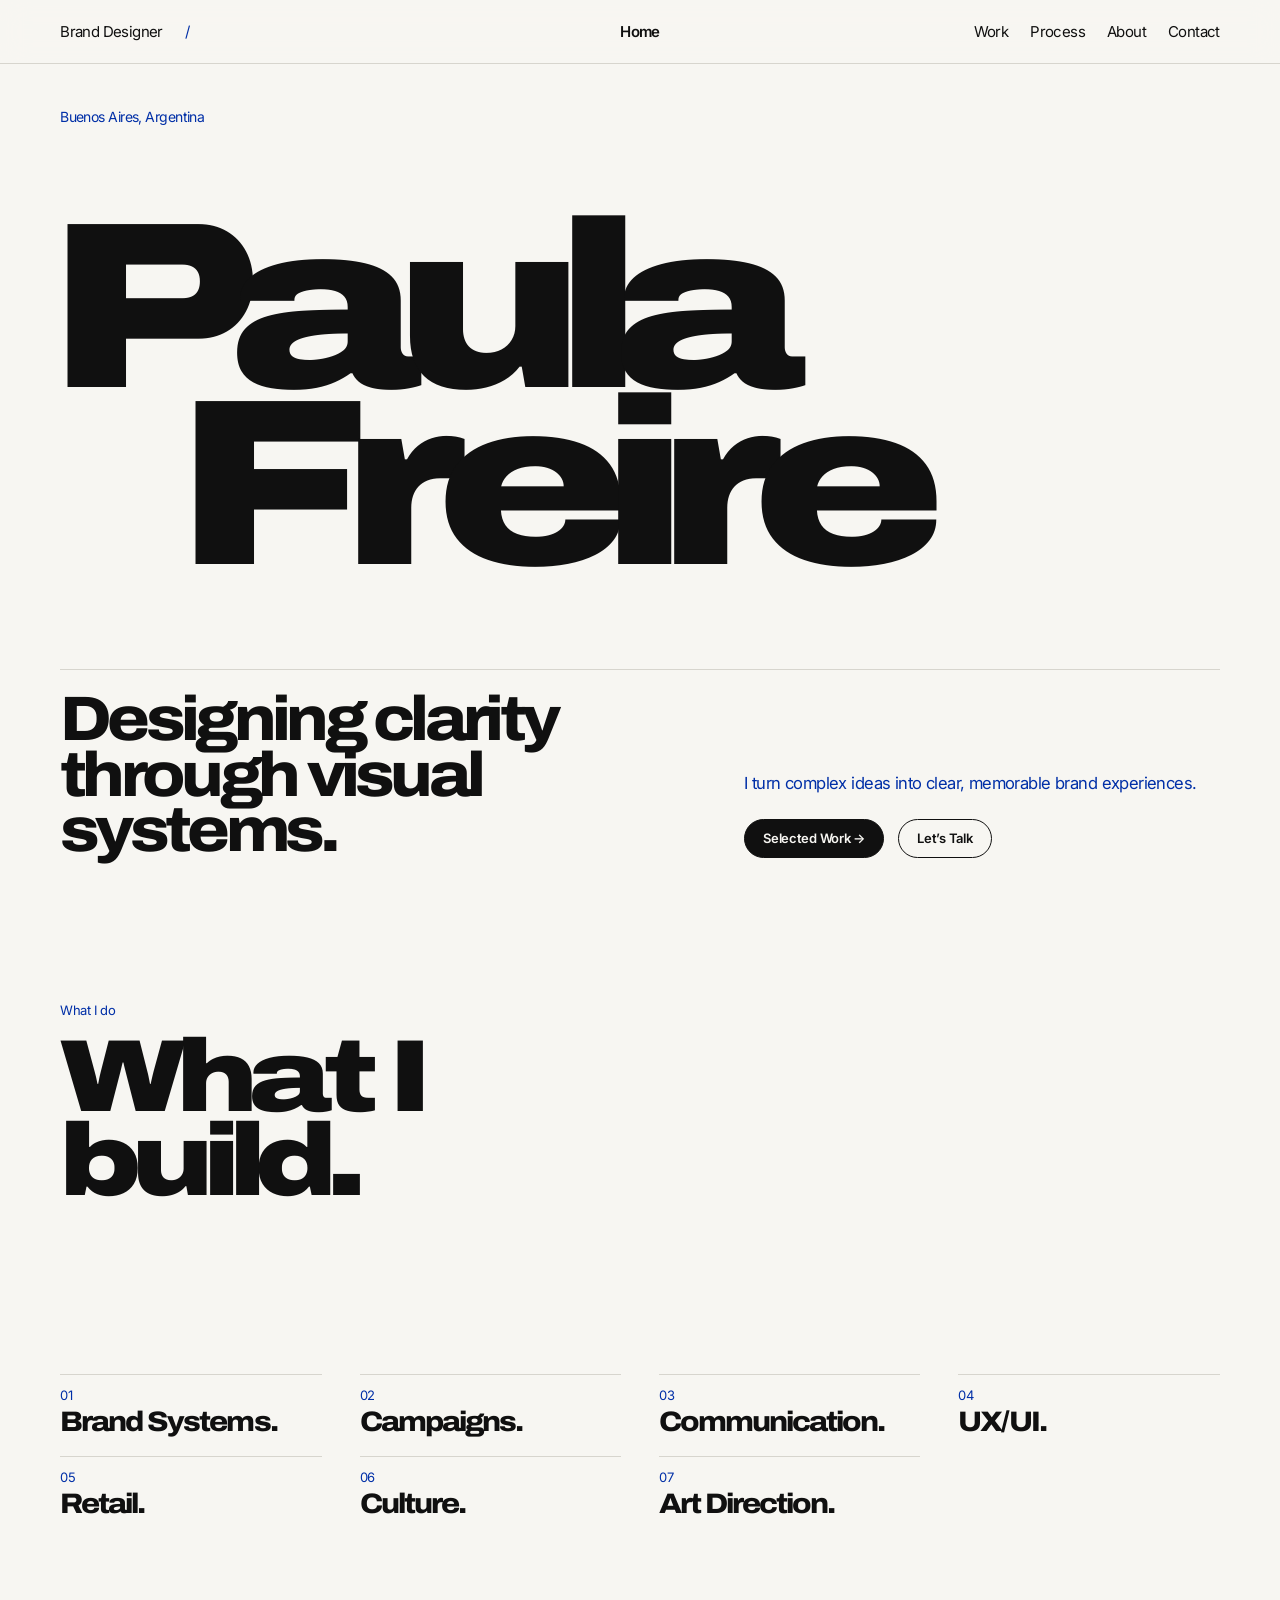
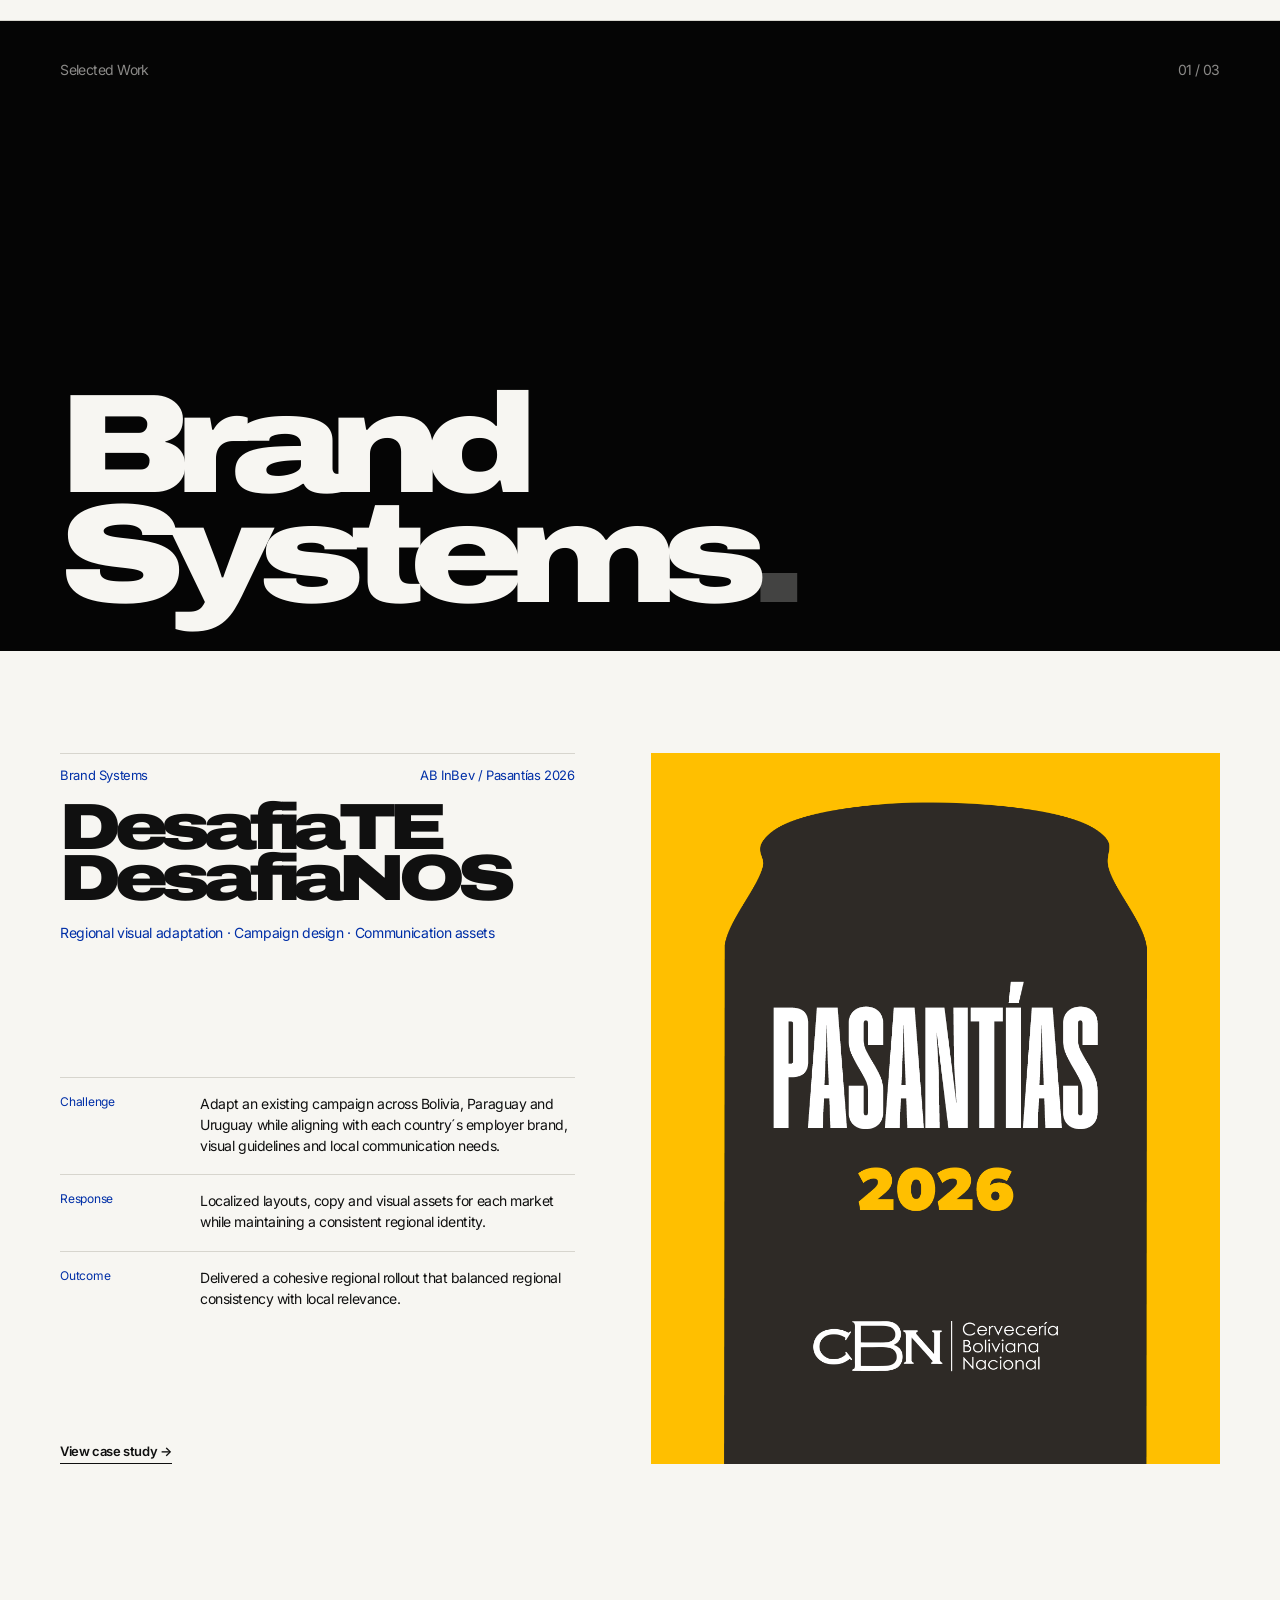
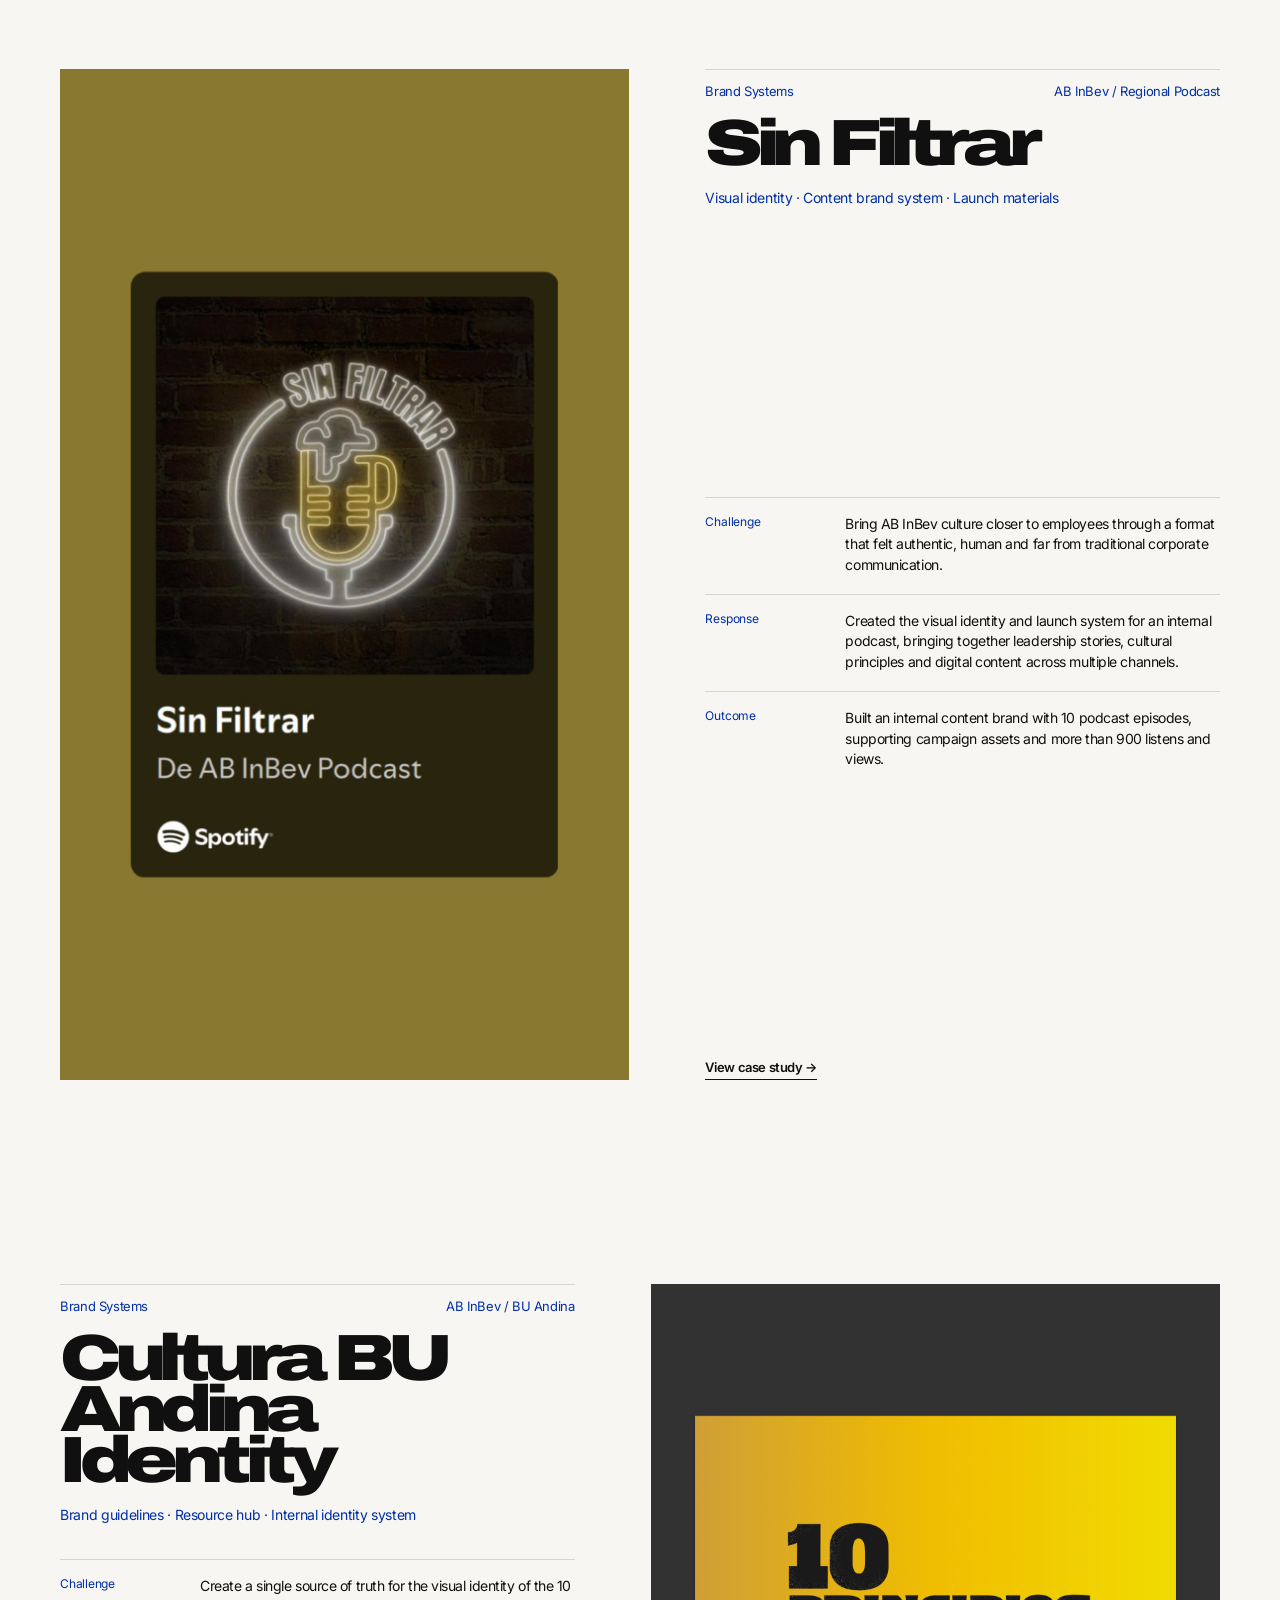
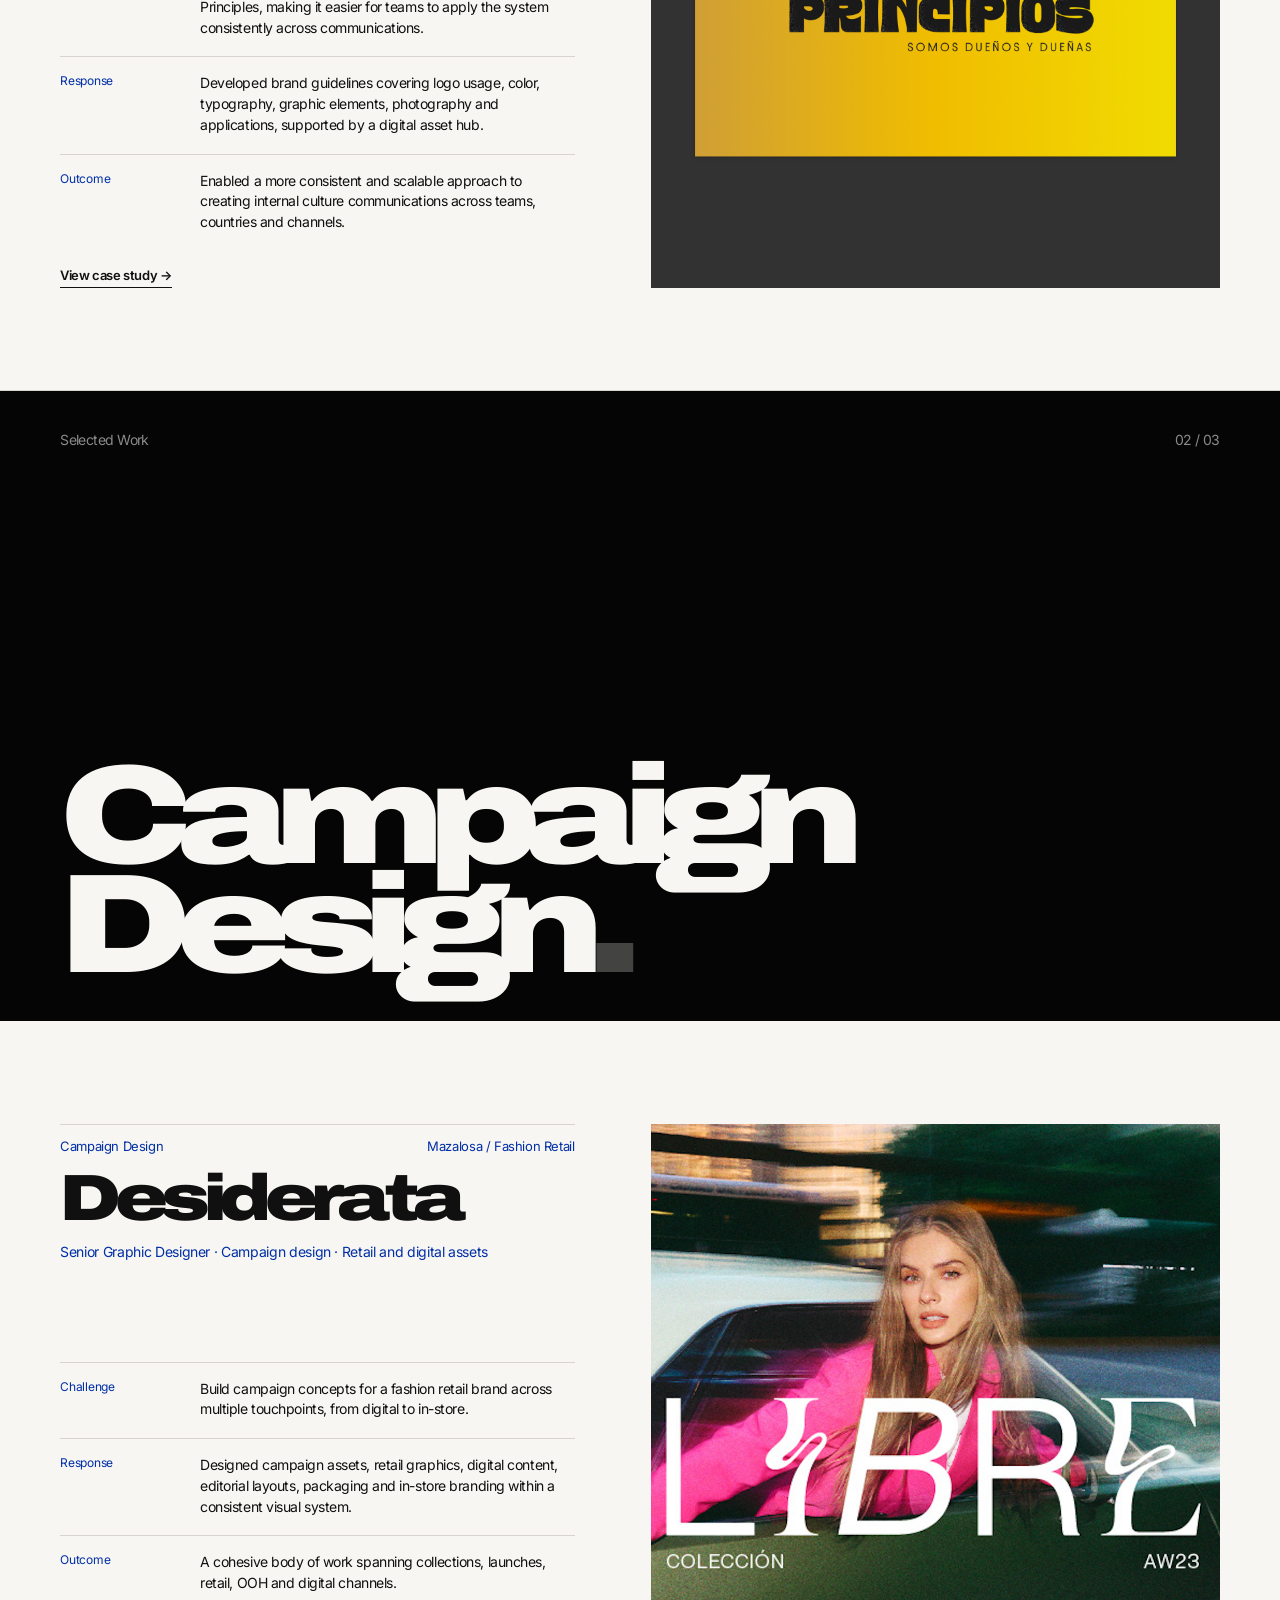
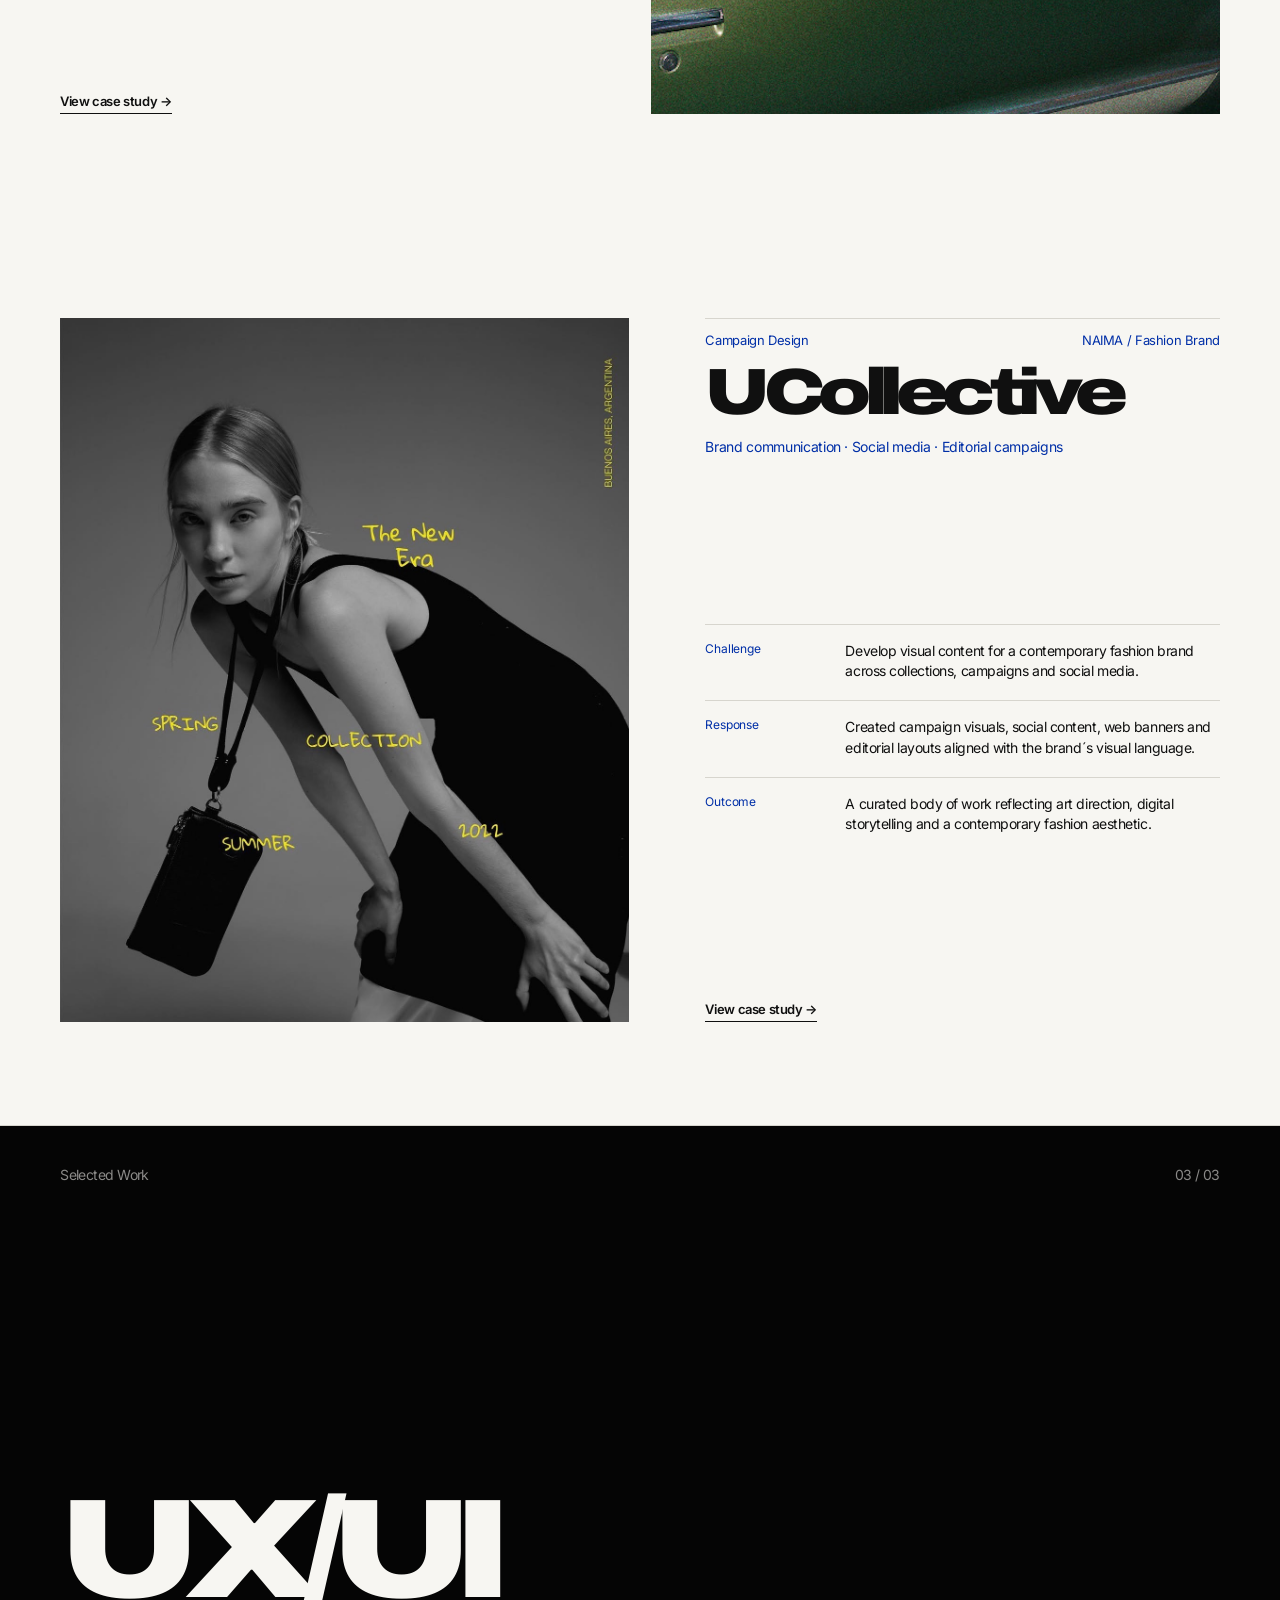
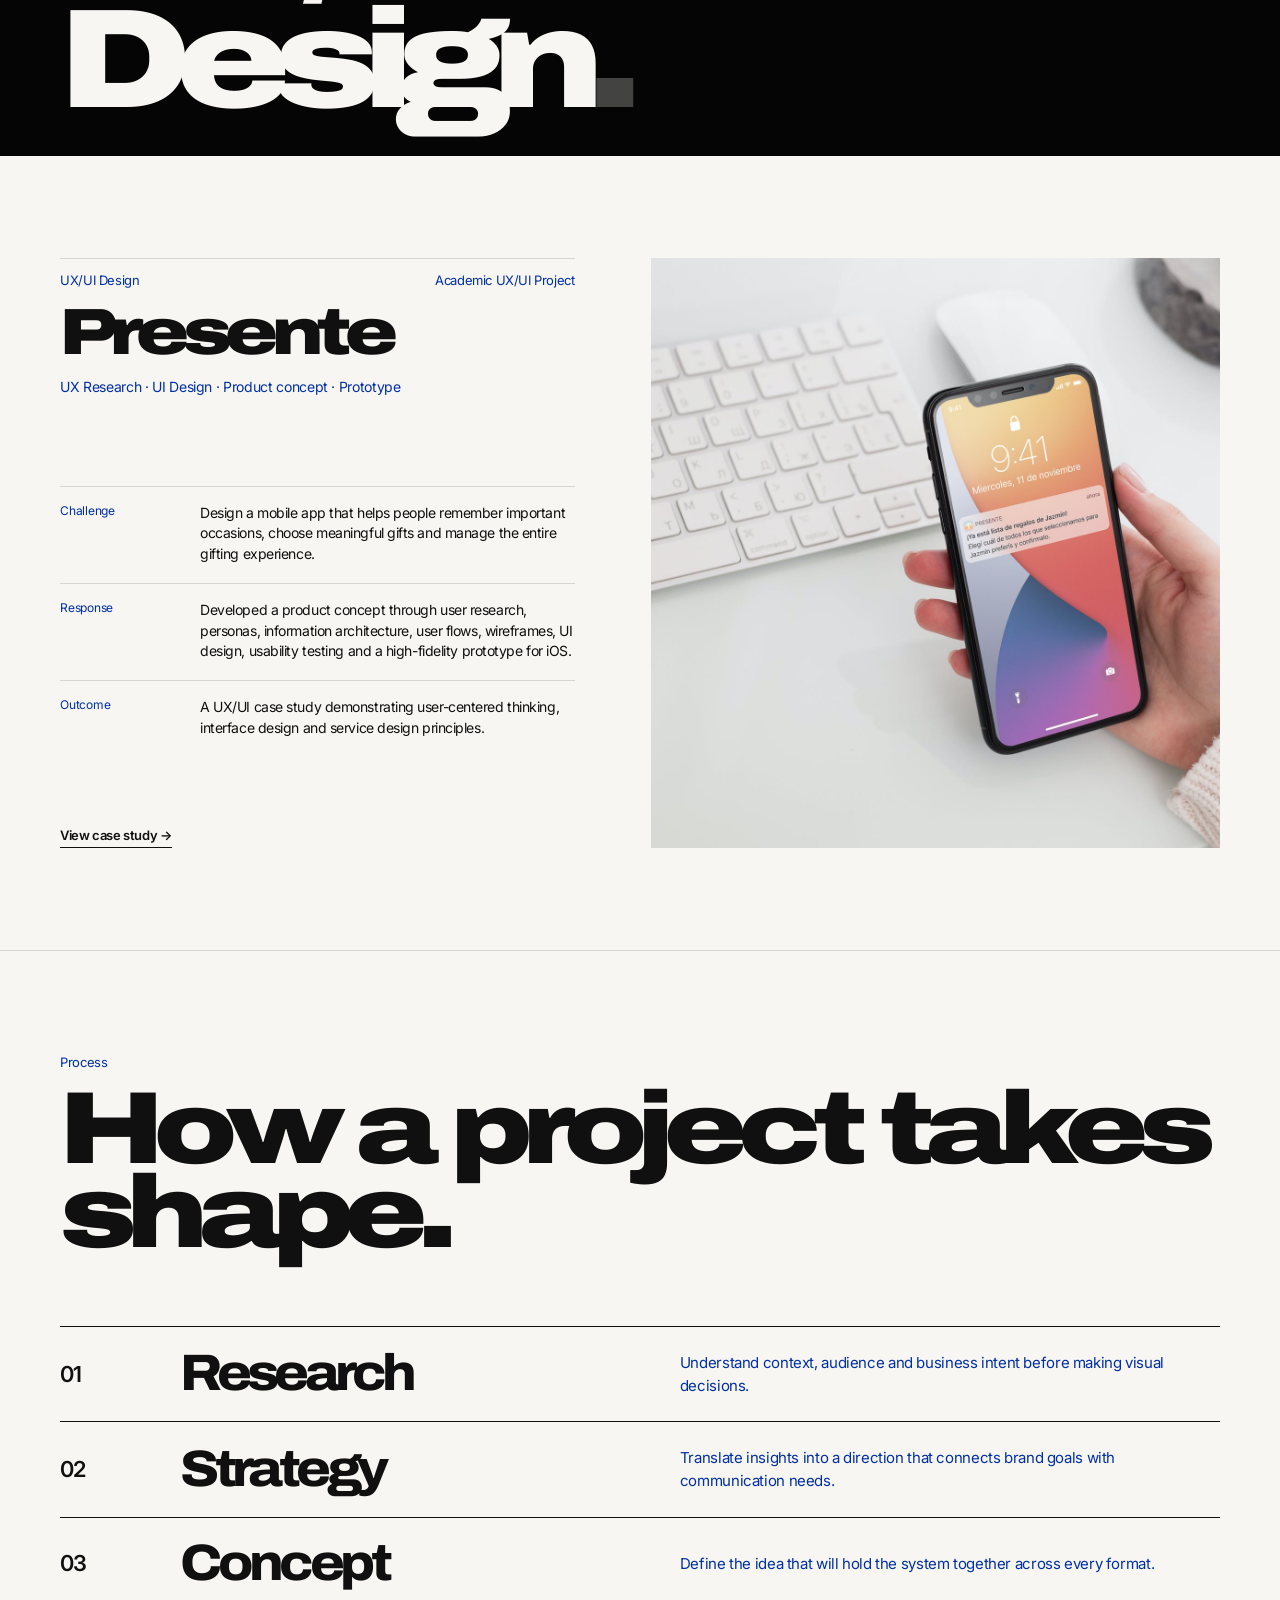
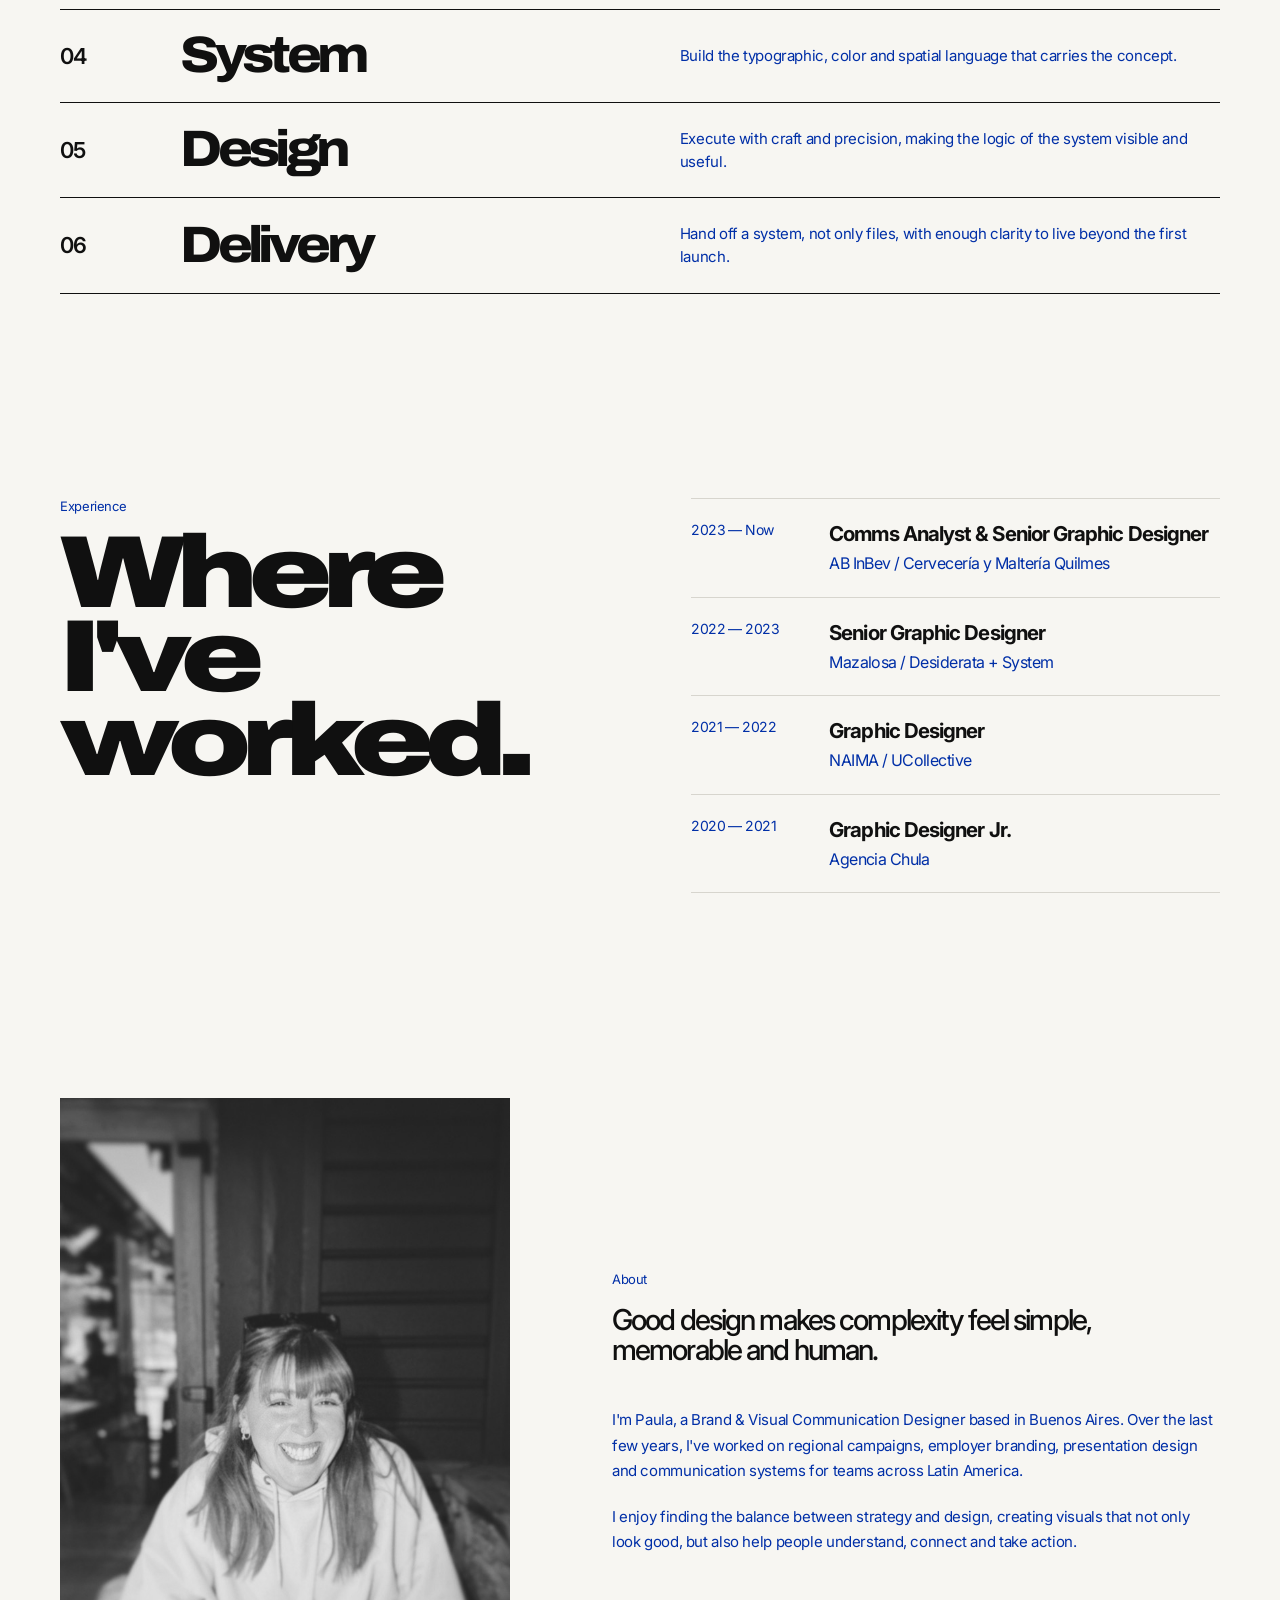
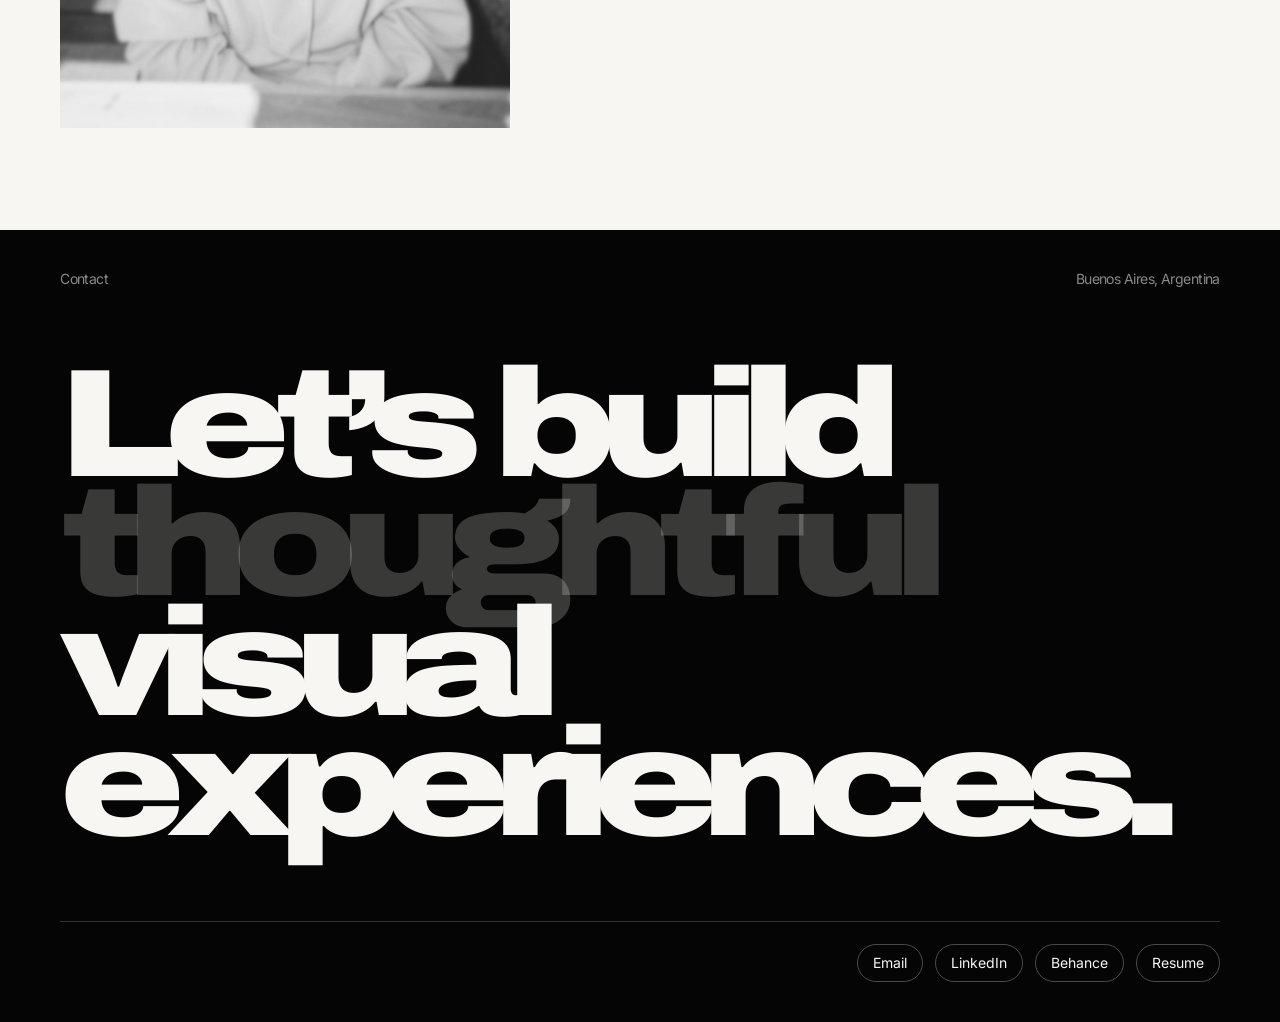
==== commit b8a02125: "final portfolio" ====
--- a/index.html
+++ b/index.html
@@ -1,15 +1,16 @@
-<!doctype html><html lang="es"><head><meta charset="utf-8"><meta name="viewport" content="width=device-width,initial-scale=1"><title>Paula Freire — Portfolio</title><link rel="stylesheet" href="style.css"><script src="data.js"></script></head><body><nav class="topbar"><div class="roles"><span>Brand Designer</span><span class="slash">/</span><span>Visual Communication</span><span class="slash">/</span><span>Future Art Director</span></div><a class="brand-mini" href="index.html">Paula Freire</a><div class="links"><a href="#work">Work</a><a href="#process">Process</a><a href="#about">About</a><a href="#contact">Contact</a></div></nav><div id="app"></div><script>
+<!doctype html><html lang="es"><head><meta charset="utf-8"><meta name="viewport" content="width=device-width,initial-scale=1"><title>Paula Freire — Portfolio</title><link rel="stylesheet" href="style.css"><script src="data.js"></script></head><body><nav class="topbar"><div class="roles"><span>Brand Designer</span><span class="slash">/</span><span></span><span class="slash"></span></div><a class="brand-mini" href="index.html">Home</a><div class="links"><a href="#work">Work</a><a href="#process">Process</a><a href="#about">About</a><a href="#contact">Contact</a></div></nav><div id="app"></div><script>
 const data=DEFAULT_PORTFOLIO; const r=document.documentElement; Object.entries(data.theme).forEach(([k,v])=>{ if(k==='fontDisplay') r.style.setProperty('--display', `'${v}', Arial Black, sans-serif`); else if(k==='fontBody') r.style.setProperty('--body', `'${v}', system-ui, sans-serif`); else r.style.setProperty('--'+k,v); });
 function esc(s=''){return String(s).replace(/[&<>]/g,m=>({'&':'&amp;','<':'&lt;','>':'&gt;'}[m]))}
 function safeLink(url=''){url=String(url).trim(); if(!url || url==='#') return '#'; if(url.includes('@') && !url.startsWith('mailto:')) return 'mailto:'+url; if(!/^(https?:|mailto:|tel:|#)/i.test(url)) return 'https://'+url; return url;}
 function img(src,cls=''){return src?`<img src="${esc(src)}" alt="" class="${cls}">`:`<div class="visual empty ${cls}">Add image from admin</div>`}
 const cats=[...new Set(data.projects.filter(p=>p.visible).map(p=>p.category))];
 document.getElementById('app').innerHTML=`
-<header class="hero" id="top"><div class="hero-meta reveal"><span>${esc(data.home.location)}</span><span>Designing Clarity</span></div><h1 class="hero-title"><span class="reveal">${esc(data.home.name.split(' ')[0])}</span><span class="last reveal">${esc(data.home.name.split(' ').slice(1).join(' '))}</span></h1><div class="hero-footer"><p class="hero-kicker reveal">${esc(data.home.kicker)}</p><div class="reveal"><p class="hero-copy">${esc(data.home.intro)}</p><div class="cta-row"><a href="#work" class="btn dark">Selected Work →</a><a href="#contact" class="btn">Let’s Talk</a></div></div></div></header>
-<main><section class="section capabilities"><div class="section-grid"><div><p class="eyebrow reveal">What I do</p><h2 class="big-heading reveal">What I build.</h2></div><p class="intro-copy reveal">Visual systems that turn complex strategies into clear, consistent and memorable brand experiences.</p></div><div class="capability-list reveal">${data.home.capabilities.map((c,i)=>`<div class="capability"><small>${String(i+1).padStart(2,'0')}</small>${esc(c)}.</div>`).join('')}</div></section><hr class="rule">
+<header class="hero" id="top"><div class="hero-meta reveal"><span>${esc(data.home.location)}</span><span></span></div><h1 class="hero-title"><span class="reveal">${esc(data.home.name.split(' ')[0])}</span><span class="last reveal">${esc(data.home.name.split(' ').slice(1).join(' '))}</span></h1><div class="hero-footer"><p class="hero-kicker reveal">${esc(data.home.kicker)}</p><div class="reveal"><p class="hero-copy">${esc(data.home.intro)}</p><div class="cta-row"><a href="#work" class="btn dark">Selected Work →</a><a href="#contact" class="btn">Let’s Talk</a></div></div></div></header>
+<main><section class="section capabilities"><div class="section-grid"><div><p class="eyebrow reveal">What I do</p><h2 class="big-heading reveal">What I build.</h2></div><p class="intro-copy reveal"></p></div><div class="capability-list reveal">${data.home.capabilities.map((c,i)=>`<div class="capability"><small>${String(i+1).padStart(2,'0')}</small>${esc(c)}.</div>`).join('')}</div></section><hr class="rule">
 ${cats.map((cat,i)=>`<section id="${i===0?'work':''}" class="chapter"><div class="chapter-top"><span>Selected Work</span><span>${String(i+1).padStart(2,'0')} / ${String(cats.length).padStart(2,'0')}</span></div><h2 class="chapter-title reveal">${esc(cat).replace(' ','<br>')}<span class="dot">.</span></h2></section><section class="work-block">${data.projects.filter(p=>p.visible&&p.category===cat).map(p=>`<article class="project"><div class="project-copy"><div><div class="project-label"><span>${esc(p.category)}</span><span>${esc(p.client)}</span></div><h3 class="project-title reveal">${esc(p.title).replace(' · ','<br>').replace(' — ','<br>')}</h3><p class="project-role">${esc(p.role)}</p></div><dl class="project-description"><div class="field"><dt>Challenge</dt><dd>${esc(p.challenge)}</dd></div><div class="field"><dt>Response</dt><dd>${esc(p.response)}</dd></div><div class="field"><dt>Outcome</dt><dd>${esc(p.outcome)}</dd></div></dl><a class="case-link" href="${encodeURIComponent(p.id)}.html">View case study →</a></div><div class="visual wide">${p.cover?img(p.cover):'<div class="visual empty">Add cover from admin</div>'}</div></article>`).join('')}</section>`).join('')}
 <section class="section" id="process"><p class="eyebrow reveal">Process</p><h2 class="big-heading reveal">How a project takes shape.</h2><ol class="process-list reveal">${data.home.process.map((p,i)=>`<li class="process-row"><span>${String(i+1).padStart(2,'0')}</span><strong>${esc(p[0])}</strong><p>${esc(p[1])}</p></li>`).join('')}</ol></section>
 <section class="section experience"><div><p class="eyebrow reveal">Experience</p><h2 class="big-heading reveal">Where I've worked.</h2></div><ul class="exp-list reveal">${data.home.experience.map(e=>`<li class="exp-item"><span class="exp-date">${esc(e[0])}</span><div><p class="exp-role">${esc(e[1])}</p><p class="exp-company">${esc(e[2])}</p></div></li>`).join('')}</ul></section>
-<section class="section about-wrap" id="about"><div class="portrait reveal"></div><div class="about-text reveal"><p class="eyebrow">About</p><p class="intro-copy">Good design makes complexity feel simple, memorable and human.</p><p class="body-copy">Paula Freire is a Brand & Visual Communication Designer based in Buenos Aires. Her work sits at the intersection of strategy, campaign systems, presentation design and visual storytelling.</p><p class="body-copy">She builds visual systems designed to move across markets, teams and channels without losing clarity.</p></div></section></main><footer class="contact" id="contact"><div class="chapter-top"><span>Contact</span><span>${esc(data.home.location)}</span></div><h2 class="contact-title reveal">Let’s build<br><span>thoughtful</span><br>visual experiences.</h2><div class="contact-bottom"><p class="contact-copy">Open to branding, campaign design, presentation design and creative direction opportunities with teams that value clarity, craft and systems thinking.</p><div class="contact-links"><a href="${esc(safeLink(data.links.email))}">Email</a><a href="${esc(safeLink(data.links.linkedin))}" target="_blank" rel="noopener">LinkedIn</a><a href="${esc(safeLink(data.links.behance))}" target="_blank" rel="noopener">Behance</a><a href="${esc(safeLink(data.links.resume))}" target="_blank" rel="noopener">Resume</a></div></div></footer>`;
+<section class="section about-wrap" id="about"><div class="portrait reveal"><img src="assets/paula-about.jpeg" alt="Paula Freire"></div><div class="about-text reveal"><p class="eyebrow">About</p><p class="intro-copy">Good design makes complexity feel simple, memorable and human.</p><p class="body-copy">I'm Paula, a Brand & Visual Communication Designer based in Buenos Aires. Over the last few years, I've worked on regional campaigns, employer branding, presentation design and communication systems for teams across Latin America.</p><p class="body-copy">I enjoy finding the balance between strategy and design, creating visuals that not only look good, but also help people understand, connect and take action.</p></div></section></main><footer class="contact" id="contact"><div class="chapter-top"><span>Contact</span><span>${esc(data.home.location)}</span></div><h2 class="contact-title reveal">Let’s build<br><span>thoughtful</span><br>visual experiences.</h2><div class="contact-bottom"><p class="contact-copy">
+    </p><div class="contact-links"><a href="${esc(safeLink(data.links.email))}">Email</a><a href="${esc(safeLink(data.links.linkedin))}" target="_blank" rel="noopener">LinkedIn</a><a href="${esc(safeLink(data.links.behance))}" target="_blank" rel="noopener">Behance</a><a href="${esc(safeLink(data.links.resume))}" target="_blank" rel="noopener">Resume</a></div></div></footer>`;
 const io=new IntersectionObserver(es=>es.forEach(e=>{if(e.isIntersecting){e.target.classList.add('visible');io.unobserve(e.target)}}),{threshold:.08});document.querySelectorAll('.reveal').forEach(el=>io.observe(el));
 </script></body></html>
--- a/style.css
+++ b/style.css
@@ -1,6 +1,6 @@
 @import url('https://fonts.googleapis.com/css2?family=Archivo:wdth,wght@90,400;100,500;110,700;125,800;125,900&family=Inter:wght@300;400;500;600;700&display=swap');
-:root{--bg:#f7f6f2;--ink:#101010;--muted:#6f6f6b;--line:#d7d5ce;--paper:#fffef8;--soft:#e7e3da;--ikb:#002FA7;--black:#050505;--white:#f7f6f2;--display:'Archivo',Arial Black,sans-serif;--body:'Inter',system-ui,sans-serif;--pad:clamp(22px,4.7vw,86px)}
-*{box-sizing:border-box;margin:0;padding:0}html{scroll-behavior:smooth;background:var(--bg);color:var(--ink)}body{font-family:var(--body);background:var(--bg);color:var(--ink);overflow-x:hidden;-webkit-font-smoothing:antialiased}a{color:inherit;text-decoration:none}img,video{display:block;width:100%;height:100%;object-fit:cover}::selection{background:var(--ikb);color:white}a:focus-visible,button:focus-visible,input:focus-visible,textarea:focus-visible{outline:2px solid var(--ikb);outline-offset:4px}.topbar{position:fixed;top:0;left:0;right:0;z-index:100;display:grid;grid-template-columns:1fr auto 1fr;gap:24px;align-items:center;padding:22px var(--pad);font-size:15px;letter-spacing:-.04em;background:rgba(247,246,242,.88);backdrop-filter:blur(14px);border-bottom:1px solid var(--line)}.roles,.links{display:flex;gap:22px;align-items:center;white-space:nowrap}.links{justify-content:flex-end}.slash{color:var(--muted)}.brand-mini{font-weight:600}.topbar a:hover{color:var(--ikb)}.section{padding:clamp(70px,8vw,132px) var(--pad)}.rule{border:0;border-top:1px solid var(--line)}.eyebrow{font-size:13px;color:var(--muted);letter-spacing:-.03em;margin-bottom:18px}.btn{display:inline-flex;align-items:center;justify-content:center;gap:10px;border:1px solid var(--ink);border-radius:999px;padding:12px 18px;font-size:13px;font-weight:600;letter-spacing:-.02em;line-height:1;transition:background .24s ease,color .24s ease,border-color .24s ease;white-space:nowrap;background:transparent;color:inherit}.btn:hover{background:var(--ikb);border-color:var(--ikb);color:white}.btn.dark{background:var(--ink);color:var(--bg)}.btn.dark:hover{background:var(--ikb);border-color:var(--ikb);color:white}.hero{min-height:100svh;padding:108px var(--pad) 42px;display:grid;grid-template-rows:auto 1fr auto;gap:26px}.hero-meta{display:flex;justify-content:space-between;gap:24px;color:var(--muted);font-size:14px;letter-spacing:-.04em}.hero-title{align-self:center;font-family:var(--display);font-weight:900;font-stretch:125%;letter-spacing:-.105em;line-height:.75;font-size:clamp(4.6rem,18.5vw,18rem);white-space:nowrap;margin-left:-.045em}.hero-title span{display:block}.hero-title .last{margin-left:clamp(10px,10vw,170px)}.hero-footer{display:grid;grid-template-columns:1.1fr .9fr;gap:clamp(32px,8vw,140px);align-items:end;border-top:1px solid var(--line);padding-top:22px}.hero-kicker{font-family:var(--display);font-weight:800;font-stretch:110%;font-size:clamp(2rem,4.9vw,5.6rem);letter-spacing:-.075em;line-height:.88;max-width:890px}.hero-copy{max-width:560px;color:var(--muted);font-size:clamp(16px,1.3vw,21px);line-height:1.55;letter-spacing:-.035em}.cta-row{margin-top:22px;display:flex;gap:14px;flex-wrap:wrap}.big-heading{font-family:var(--display);font-weight:900;font-stretch:125%;font-size:clamp(3rem,8vw,9rem);line-height:.82;letter-spacing:-.09em}.section-grid{display:grid;grid-template-columns:.82fr 1.18fr;gap:clamp(40px,9vw,160px);align-items:start}.intro-copy{font-size:clamp(21px,2.25vw,36px);line-height:1.05;letter-spacing:-.065em;max-width:880px;font-weight:500}.capabilities{min-height:80svh;display:flex;flex-direction:column;justify-content:space-between;gap:70px}.capability-list{display:grid;grid-template-columns:repeat(4,1fr);gap:20px 38px;align-items:end}.capability{font-family:var(--display);font-weight:800;font-stretch:110%;font-size:clamp(1.55rem,2.2vw,3.2rem);letter-spacing:-.07em;line-height:.94;border-top:1px solid var(--line);padding-top:14px}.capability small{display:block;font-family:var(--body);font-size:13px;color:var(--muted);letter-spacing:-.02em;font-weight:400;margin-bottom:8px}.chapter{min-height:70svh;background:var(--black);color:var(--white);display:grid;grid-template-rows:1fr auto;padding:40px var(--pad)}.chapter-top{display:flex;justify-content:space-between;color:rgba(247,246,242,.55);font-size:14px;letter-spacing:-.04em}.chapter-title{align-self:end;font-family:var(--display);font-weight:900;font-stretch:125%;font-size:clamp(4rem,11vw,13rem);line-height:.78;letter-spacing:-.11em}.chapter-title .dot{color:rgba(247,246,242,.26)}.work-block{padding:0 var(--pad);border-bottom:1px solid var(--line)}.project{display:grid;grid-template-columns:.95fr 1.05fr;gap:clamp(32px,6vw,100px);padding:clamp(60px,8vw,120px) 0;align-items:stretch}.project:nth-child(even){grid-template-columns:1.05fr .95fr}.project:nth-child(even) .project-copy{order:2}.project:nth-child(even) .visual{order:1}.project-copy{display:flex;flex-direction:column;justify-content:space-between;gap:34px}.project-label{display:flex;justify-content:space-between;gap:18px;color:var(--muted);font-size:13px;letter-spacing:-.03em;border-top:1px solid var(--line);padding-top:13px}.project-title{font-family:var(--display);font-weight:900;font-stretch:125%;font-size:clamp(2.8rem,5.1vw,6.6rem);line-height:.78;letter-spacing:-.1em;margin-top:20px}.project-role{margin-top:18px;color:var(--muted);font-size:14px;line-height:1.45;letter-spacing:-.025em}.project-description{display:grid;gap:18px}.field{display:grid;grid-template-columns:120px 1fr;gap:20px;border-top:1px solid var(--line);padding-top:16px}.field dt{font-size:12px;color:var(--muted);letter-spacing:-.02em}.field dd{font-size:clamp(14px,.98vw,16px);line-height:1.48;letter-spacing:-.032em}.visual{min-height:500px;background:var(--soft);position:relative;overflow:hidden}.visual.wide{min-height:590px}.visual.empty{display:grid;place-items:center;color:rgba(16,16,16,.36);font-size:13px}.case-link{width:max-content;border-bottom:1px solid currentColor;padding-bottom:4px;font-size:13px;font-weight:600;letter-spacing:-.03em;color:var(--ink);transition:color .2s}.case-link:hover{color:var(--ikb)}.process-list{list-style:none;margin-top:70px}.process-row{display:grid;grid-template-columns:90px 1fr 1.15fr;gap:30px;align-items:center;border-top:1px solid var(--ink);padding:24px 0}.process-row:last-child{border-bottom:1px solid var(--ink)}.process-row span:first-child{font-size:22px;font-weight:600;letter-spacing:-.05em}.process-row strong{font-family:var(--display);font-weight:800;font-stretch:110%;font-size:clamp(2rem,4vw,5rem);line-height:.85;letter-spacing:-.09em}.process-row p{color:var(--muted);font-size:15px;line-height:1.55;letter-spacing:-.025em;max-width:520px}.experience{display:grid;grid-template-columns:1fr 1fr;gap:clamp(40px,8vw,140px);align-items:start}.experience h2{position:sticky;top:96px}.exp-list{list-style:none}.exp-item{display:grid;grid-template-columns:110px 1fr;gap:28px;padding:22px 0;border-top:1px solid var(--line)}.exp-item:last-child{border-bottom:1px solid var(--line)}.exp-date{color:var(--muted);font-size:14px;letter-spacing:-.04em}.exp-role{font-weight:700;letter-spacing:-.045em;font-size:clamp(19px,1.6vw,28px)}.exp-company{margin-top:6px;color:var(--muted);letter-spacing:-.035em;font-size:16px;line-height:1.4}.about-wrap{display:grid;grid-template-columns:.85fr 1.15fr;gap:clamp(40px,8vw,140px)}.portrait{height:70svh;min-height:520px;background:#dedbd3;position:relative;overflow:hidden}.about-text .intro-copy{margin-bottom:42px}.body-copy{font-size:clamp(15px,1.05vw,18px);line-height:1.7;color:var(--muted);letter-spacing:-.025em;max-width:700px}.body-copy + .body-copy{margin-top:20px}.contact{min-height:88svh;background:var(--black);color:var(--white);padding:40px var(--pad);display:grid;grid-template-rows:auto 1fr auto;overflow:hidden}.contact-title{align-self:center;font-family:var(--display);font-weight:900;font-stretch:125%;font-size:clamp(4rem,12vw,13rem);line-height:.78;letter-spacing:-.105em;max-width:100%}.contact-title span{color:rgba(247,246,242,.22)}.contact-bottom{display:grid;grid-template-columns:1fr 1fr;gap:40px;border-top:1px solid rgba(247,246,242,.18);padding-top:22px}.contact-copy{color:rgba(247,246,242,.55);line-height:1.55;max-width:520px}.contact-links{display:flex;gap:12px;justify-content:flex-end;flex-wrap:wrap}.contact-links a{border:1px solid rgba(247,246,242,.28);border-radius:999px;padding:11px 15px;font-size:14px;line-height:1;white-space:nowrap;transition:.2s}.contact-links a:hover{background:var(--ikb);border-color:var(--ikb);color:white}.case-hero{min-height:92svh;padding:100px var(--pad) 36px;background:var(--black);color:var(--white);display:grid;grid-template-rows:auto 1fr auto;gap:28px}.case-top{display:flex;justify-content:space-between;color:rgba(247,246,242,.55);font-size:14px}.case-title{align-self:end;font-family:var(--display);font-weight:900;font-stretch:125%;font-size:clamp(4rem,13vw,15rem);line-height:.75;letter-spacing:-.115em}.case-title span{display:block}.case-bottom{display:grid;grid-template-columns:1fr 1.15fr;gap:40px;align-items:end;border-top:1px solid rgba(247,246,242,.16);padding-top:24px}.case-bottom p{font-size:clamp(19px,2vw,32px);line-height:1.18;letter-spacing:-.055em}.meta-grid{display:grid;grid-template-columns:repeat(4,1fr);gap:12px}.meta{border-top:1px solid rgba(247,246,242,.18);padding-top:12px}.meta span{display:block;color:rgba(247,246,242,.45);font-size:12px;margin-bottom:7px}.meta b{font-size:14px;font-weight:500}.universe{padding:clamp(80px,9vw,150px) var(--pad);border-top:1px solid var(--line)}.universe-head{display:grid;grid-template-columns:.75fr 1.25fr;gap:clamp(36px,7vw,120px);align-items:end;margin-bottom:clamp(34px,5vw,70px)}.case-heading{font-family:var(--display);font-weight:900;font-stretch:125%;font-size:clamp(3.2rem,8vw,9.5rem);line-height:.78;letter-spacing:-.105em}.universe-copy{color:var(--muted);font-size:clamp(16px,1.25vw,21px);line-height:1.55;letter-spacing:-.035em}.image-grid{display:grid;grid-template-columns:repeat(12,1fr);gap:16px}.tile{background:var(--soft);min-height:300px;overflow:hidden;cursor:zoom-in;position:relative}.tile img{transition:transform .55s cubic-bezier(.22,1,.36,1)}.tile:hover img{transform:scale(1.025)}.tile.large{grid-column:span 8;min-height:560px}.tile.tall{grid-column:span 4;min-height:560px}.tile.half{grid-column:span 6;min-height:460px}.tile.third{grid-column:span 4;min-height:380px}.tile.full{grid-column:1/-1;min-height:70svh}.tile.empty{display:grid;place-items:center;color:rgba(16,16,16,.36);padding:24px;text-align:center}.statement-block{background:var(--black);color:var(--white);padding:clamp(90px,12vw,190px) var(--pad)}.statement-block p{font-family:var(--display);font-weight:900;font-stretch:125%;font-size:clamp(3rem,8vw,10rem);line-height:.78;letter-spacing:-.105em}.statement-block span{display:block;color:rgba(247,246,242,.28)}.next{padding:34px var(--pad);display:flex;justify-content:space-between;border-top:1px solid var(--line)}.lightbox{position:fixed;inset:0;background:rgba(0,0,0,.92);display:none;place-items:center;z-index:200;padding:30px}.lightbox.open{display:grid}.lightbox img{max-width:94vw;max-height:90vh;width:auto;height:auto;object-fit:contain}.lightbox button{position:absolute;top:20px;right:20px;background:white;color:black;border:0;border-radius:999px;padding:12px 16px;cursor:pointer}.admin-body{background:#121212;color:#f7f6f2}.login,.admin{min-height:100svh;padding:40px;display:grid;place-items:center}.admin-shell{width:min(1200px,100%);display:grid;grid-template-columns:280px 1fr;gap:28px}.panel{background:#1b1b1b;border:1px solid rgba(255,255,255,.12);border-radius:22px;padding:22px}.admin h1,.admin h2{font-family:var(--display);letter-spacing:-.07em;line-height:.9}.admin h1{font-size:48px}.admin h2{font-size:34px;margin-bottom:16px}.admin-nav{display:grid;gap:8px;margin-top:22px}.admin-nav button,.admin .mini-btn{border:1px solid rgba(255,255,255,.12);background:transparent;color:#f7f6f2;border-radius:999px;padding:10px 12px;text-align:left;cursor:pointer}.admin-nav button.active,.admin .mini-btn:hover{background:var(--ikb);border-color:var(--ikb)}.form-grid{display:grid;grid-template-columns:1fr 1fr;gap:14px}.field-admin{display:grid;gap:6px;margin-bottom:12px}.field-admin label{font-size:12px;color:rgba(247,246,242,.56)}.field-admin input,.field-admin textarea,.field-admin select{background:#101010;border:1px solid rgba(255,255,255,.14);color:#f7f6f2;border-radius:14px;padding:12px;font-family:var(--body)}.field-admin textarea{min-height:90px}.admin-actions{display:flex;gap:10px;flex-wrap:wrap;margin-top:20px}.hidden{display:none!important}.notice{font-size:13px;line-height:1.5;color:rgba(247,246,242,.6);margin-top:12px}.project-admin{border-top:1px solid rgba(255,255,255,.12);padding:18px 0}.reveal{opacity:0;transform:translateY(22px);transition:.75s cubic-bezier(.22,1,.36,1)}.reveal.visible{opacity:1;transform:none}
+:root{--bg:#f7f6f2;--ink:#101010;--muted:#002FA7;--line:#002FA7;--paper:#fffef8;--soft:#e7e3da;--ikb:#002FA7;--black:#050505;--white:#f7f6f2;--display:'Archivo',Arial Black,sans-serif;--body:'Inter',system-ui,sans-serif;--pad:clamp(22px,4.7vw,86px)}
+*{box-sizing:border-box;margin:0;padding:0}html{scroll-behavior:smooth;background:var(--bg);color:var(--ink)}body{font-family:var(--body);background:var(--bg);color:var(--ink);overflow-x:hidden;-webkit-font-smoothing:antialiased}a{color:inherit;text-decoration:none}img,video{display:block;width:100%;height:100%;object-fit:cover}::selection{background:var(--ikb);color:white}a:focus-visible,button:focus-visible,input:focus-visible,textarea:focus-visible{outline:2px solid var(--ikb);outline-offset:4px}.topbar{position:fixed;top:0;left:0;right:0;z-index:100;display:grid;grid-template-columns:1fr auto 1fr;gap:24px;align-items:center;padding:22px var(--pad);font-size:15px;letter-spacing:-.04em;background:rgba(247,246,242,.88);backdrop-filter:blur(14px);border-bottom:1px solid var(--line)}.roles,.links{display:flex;gap:22px;align-items:center;white-space:nowrap}.links{justify-content:flex-end}.slash{color:var(--muted)}.brand-mini{font-weight:600}.topbar a:hover{color:var(--ikb)}.section{padding:clamp(70px,8vw,132px) var(--pad)}.rule{border:0;border-top:1px solid var(--line)}.eyebrow{font-size:13px;color:var(--muted);letter-spacing:-.03em;margin-bottom:18px}.btn{display:inline-flex;align-items:center;justify-content:center;gap:10px;border:1px solid var(--ink);border-radius:999px;padding:12px 18px;font-size:13px;font-weight:600;letter-spacing:-.02em;line-height:1;transition:background .24s ease,color .24s ease,border-color .24s ease;white-space:nowrap;background:transparent;color:inherit}.btn:hover{background:var(--ikb);border-color:var(--ikb);color:white}.btn.dark{background:var(--ink);color:var(--bg)}.btn.dark:hover{background:var(--ikb);border-color:var(--ikb);color:white}.hero{min-height:100svh;padding:108px var(--pad) 42px;display:grid;grid-template-rows:auto 1fr auto;gap:26px}.hero-meta{display:flex;justify-content:space-between;gap:24px;color:var(--muted);font-size:14px;letter-spacing:-.04em}.hero-title{align-self:center;font-family:var(--display);font-weight:900;font-stretch:125%;letter-spacing:-.105em;line-height:.75;font-size:clamp(4.6rem,18.5vw,18rem);white-space:nowrap;margin-left:-.045em}.hero-title span{display:block}.hero-title .last{margin-left:clamp(10px,10vw,170px)}.hero-footer{display:grid;grid-template-columns:1.1fr .9fr;gap:clamp(32px,8vw,140px);align-items:end;border-top:1px solid var(--line);padding-top:22px}.hero-kicker{font-family:var(--display);font-weight:800;font-stretch:110%;font-size:clamp(2rem,4.9vw,5.6rem);letter-spacing:-.075em;line-height:.88;max-width:890px}.hero-copy{max-width:560px;color:var(--muted);font-size:clamp(16px,1.3vw,21px);line-height:1.55;letter-spacing:-.035em}.cta-row{margin-top:22px;display:flex;gap:14px;flex-wrap:wrap}.big-heading{font-family:var(--display);font-weight:900;font-stretch:125%;font-size:clamp(3rem,8vw,9rem);line-height:.82;letter-spacing:-.09em}.section-grid{display:grid;grid-template-columns:.82fr 1.18fr;gap:clamp(40px,9vw,160px);align-items:start}.intro-copy{font-size:clamp(21px,2.25vw,36px);line-height:1.05;letter-spacing:-.065em;max-width:880px;font-weight:500}.capabilities{min-height:80svh;display:flex;flex-direction:column;justify-content:space-between;gap:70px}.capability-list{display:grid;grid-template-columns:repeat(4,1fr);gap:20px 38px;align-items:end}.capability{font-family:var(--display);font-weight:800;font-stretch:110%;font-size:clamp(1.55rem,2.2vw,3.2rem);letter-spacing:-.07em;line-height:.94;border-top:1px solid var(--line);padding-top:14px}.capability small{display:block;font-family:var(--body);font-size:13px;color:var(--muted);letter-spacing:-.02em;font-weight:400;margin-bottom:8px}.chapter{min-height:70svh;background:var(--black);color:var(--white);display:grid;grid-template-rows:1fr auto;padding:40px var(--pad)}.chapter-top{display:flex;justify-content:space-between;color:rgba(247,246,242,.55);font-size:14px;letter-spacing:-.04em}.chapter-title{align-self:end;font-family:var(--display);font-weight:900;font-stretch:125%;font-size:clamp(4rem,11vw,13rem);line-height:.78;letter-spacing:-.11em}.chapter-title .dot{color:rgba(247,246,242,.26)}.work-block{padding:0 var(--pad);border-bottom:1px solid var(--line)}.project{display:grid;grid-template-columns:.95fr 1.05fr;gap:clamp(32px,6vw,100px);padding:clamp(60px,8vw,120px) 0;align-items:stretch}.project:nth-child(even){grid-template-columns:1.05fr .95fr}.project:nth-child(even) .project-copy{order:2}.project:nth-child(even) .visual{order:1}.project-copy{display:flex;flex-direction:column;justify-content:space-between;gap:34px}.project-label{display:flex;justify-content:space-between;gap:18px;color:var(--muted);font-size:13px;letter-spacing:-.03em;border-top:1px solid var(--line);padding-top:13px}.project-title{font-family:var(--display);font-weight:900;font-stretch:125%;font-size:clamp(2.8rem,5.1vw,6.6rem);line-height:.78;letter-spacing:-.1em;margin-top:20px}.project-role{margin-top:18px;color:var(--muted);font-size:14px;line-height:1.45;letter-spacing:-.025em}.project-description{display:grid;gap:18px}.field{display:grid;grid-template-columns:120px 1fr;gap:20px;border-top:1px solid var(--line);padding-top:16px}.field dt{font-size:12px;color:var(--muted);letter-spacing:-.02em}.field dd{font-size:clamp(14px,.98vw,16px);line-height:1.48;letter-spacing:-.032em}.visual{min-height:500px;background:var(--soft);position:relative;overflow:hidden}.visual.wide{min-height:590px}.visual.empty{display:grid;place-items:center;color:rgba(16,16,16,.36);font-size:13px}.case-link{width:max-content;border-bottom:1px solid currentColor;padding-bottom:4px;font-size:13px;font-weight:600;letter-spacing:-.03em;color:var(--ink);transition:color .2s}.case-link:hover{color:var(--ikb)}.process-list{list-style:none;margin-top:70px}.process-row{display:grid;grid-template-columns:90px 1fr 1.15fr;gap:30px;align-items:center;border-top:1px solid var(--ink);padding:24px 0}.process-row:last-child{border-bottom:1px solid var(--ink)}.process-row span:first-child{font-size:22px;font-weight:600;letter-spacing:-.05em}.process-row strong{font-family:var(--display);font-weight:800;font-stretch:110%;font-size:clamp(2rem,4vw,5rem);line-height:.85;letter-spacing:-.09em}.process-row p{color:var(--muted);font-size:15px;line-height:1.55;letter-spacing:-.025em;max-width:520px}.experience{display:grid;grid-template-columns:1fr 1fr;gap:clamp(40px,8vw,140px);align-items:start}.experience h2{position:sticky;top:96px}.exp-list{list-style:none}.exp-item{display:grid;grid-template-columns:110px 1fr;gap:28px;padding:22px 0;border-top:1px solid var(--line)}.exp-item:last-child{border-bottom:1px solid var(--line)}.exp-date{color:var(--muted);font-size:14px;letter-spacing:-.04em}.exp-role{font-weight:700;letter-spacing:-.045em;font-size:clamp(19px,1.6vw,28px)}.exp-company{margin-top:6px;color:var(--muted);letter-spacing:-.035em;font-size:16px;line-height:1.4}.about-wrap{display:grid;grid-template-columns:.85fr 1.15fr;gap:clamp(40px,8vw,140px)}.portrait{height:70svh;min-height:520px;background:#dedbd3;position:relative;overflow:hidden}.about-text .intro-copy{margin-bottom:42px}.body-copy{font-size:clamp(15px,1.05vw,18px);line-height:1.7;color:var(--muted);letter-spacing:-.025em;max-width:700px}.body-copy + .body-copy{margin-top:20px}.contact{min-height:88svh;background:var(--black);color:var(--white);padding:40px var(--pad);display:grid;grid-template-rows:auto 1fr auto;overflow:hidden}.contact-title{align-self:center;font-family:var(--display);font-weight:900;font-stretch:125%;font-size:clamp(4rem,12vw,13rem);line-height:.78;letter-spacing:-.105em;max-width:100%}.contact-title span{color:rgba(247,246,242,.22)}.contact-bottom{display:grid;grid-template-columns:1fr 1fr;gap:40px;border-top:1px solid rgba(247,246,242,.18);padding-top:22px}.contact-copy{color:rgba(247,246,242,.55);line-height:1.55;max-width:520px}.contact-links{display:flex;gap:12px;justify-content:flex-end;flex-wrap:wrap}.contact-links a{border:1px solid rgba(247,246,242,.28);border-radius:999px;padding:11px 15px;font-size:14px;line-height:1;white-space:nowrap;transition:.2s}.contact-links a:hover{background:var(--ikb);border-color:var(--ikb);color:white}.case-hero{min-height:92svh;padding:100px var(--pad) 36px;background:var(--black);color:var(--white);display:grid;grid-template-rows:auto 1fr auto;gap:28px}.case-top{display:flex;justify-content:space-between;color:rgba(247,246,242,.55);font-size:14px}.case-title{align-self:end;font-family:var(--display);font-weight:900;font-stretch:125%;font-size:clamp(4rem,13vw,15rem);line-height:.75;letter-spacing:-.115em}.case-title span{display:block}.case-bottom{display:grid;grid-template-columns:1fr 1.15fr;gap:40px;align-items:end;border-top:1px solid rgba(247,246,242,.16);padding-top:24px}.case-bottom p{font-size:clamp(19px,2vw,32px);line-height:1.18;letter-spacing:-.055em}.meta-grid{display:grid;grid-template-columns:repeat(4,1fr);gap:12px}.meta{border-top:1px solid rgba(247,246,242,.18);padding-top:12px}.meta span{display:block;color:rgba(247,246,242,.45);font-size:12px;margin-bottom:7px}.meta b{font-size:14px;font-weight:500}.universe{padding:clamp(80px,9vw,150px) var(--pad);border-top:1px solid var(--line)}.universe-head{display:grid;grid-template-columns:.75fr 1.25fr;gap:clamp(36px,7vw,120px);align-items:end;margin-bottom:clamp(34px,5vw,70px)}.case-heading{font-family:var(--display);font-weight:900;font-stretch:125%;font-size:clamp(3.2rem,8vw,9.5rem);line-height:.78;letter-spacing:-.105em}.universe-copy{color:var(--muted);font-size:clamp(16px,1.25vw,21px);line-height:1.55;letter-spacing:-.035em}.image-grid{display:grid;grid-template-columns:repeat(12,1fr);gap:16px}.tile{background:var(--soft);min-height:300px;overflow:hidden;cursor:zoom-in;position:relative}.tile img{transition:transform .55s cubic-bezier(.22,1,.36,1)}.tile:hover img{transform:scale(1.025)}.tile.large{grid-column:span 8;min-height:560px}.tile.tall{grid-column:span 4;min-height:560px}.tile.half{grid-column:span 6;min-height:460px}.tile.third{grid-column:span 4;aspect-ratio:3/4;min-height:auto;}.tile.full{grid-column:1/-1;min-height:70svh}.tile.empty{display:grid;place-items:center;color:rgba(16,16,16,.36);padding:24px;text-align:center}.statement-block{background:var(--black);color:var(--white);padding:clamp(90px,12vw,190px) var(--pad)}.statement-block p{font-family:var(--display);font-weight:900;font-stretch:125%;font-size:clamp(3rem,8vw,10rem);line-height:.78;letter-spacing:-.105em}.statement-block span{display:block;color:rgba(247,246,242,.28)}.next{padding:34px var(--pad);display:flex;justify-content:space-between;border-top:1px solid var(--line)}.lightbox{position:fixed;inset:0;background:rgba(0,0,0,.92);display:none;place-items:center;z-index:200;padding:30px}.lightbox.open{display:grid}.lightbox img{max-width:94vw;max-height:90vh;width:auto;height:auto;object-fit:contain}.lightbox button{position:absolute;top:20px;right:20px;background:white;color:black;border:0;border-radius:999px;padding:12px 16px;cursor:pointer}.admin-body{background:#121212;color:#f7f6f2}.login,.admin{min-height:100svh;padding:40px;display:grid;place-items:center}.admin-shell{width:min(1200px,100%);display:grid;grid-template-columns:280px 1fr;gap:28px}.panel{background:#1b1b1b;border:1px solid rgba(255,255,255,.12);border-radius:22px;padding:22px}.admin h1,.admin h2{font-family:var(--display);letter-spacing:-.07em;line-height:.9}.admin h1{font-size:48px}.admin h2{font-size:34px;margin-bottom:16px}.admin-nav{display:grid;gap:8px;margin-top:22px}.admin-nav button,.admin .mini-btn{border:1px solid rgba(255,255,255,.12);background:transparent;color:#f7f6f2;border-radius:999px;padding:10px 12px;text-align:left;cursor:pointer}.admin-nav button.active,.admin .mini-btn:hover{background:var(--ikb);border-color:var(--ikb)}.form-grid{display:grid;grid-template-columns:1fr 1fr;gap:14px}.field-admin{display:grid;gap:6px;margin-bottom:12px}.field-admin label{font-size:12px;color:rgba(247,246,242,.56)}.field-admin input,.field-admin textarea,.field-admin select{background:#101010;border:1px solid rgba(255,255,255,.14);color:#f7f6f2;border-radius:14px;padding:12px;font-family:var(--body)}.field-admin textarea{min-height:90px}.admin-actions{display:flex;gap:10px;flex-wrap:wrap;margin-top:20px}.hidden{display:none!important}.notice{font-size:13px;line-height:1.5;color:rgba(247,246,242,.6);margin-top:12px}.project-admin{border-top:1px solid rgba(255,255,255,.12);padding:18px 0}.reveal{opacity:0;transform:translateY(22px);transition:.75s cubic-bezier(.22,1,.36,1)}.reveal.visible{opacity:1;transform:none}
 @media(max-width:900px){.topbar{grid-template-columns:1fr auto;padding:18px var(--pad)}.roles{display:none}.links{gap:14px;font-size:13px}.hero{padding-top:84px;min-height:92svh}.hero-title{font-size:clamp(4.4rem,25vw,10rem);white-space:normal;letter-spacing:-.095em}.hero-title .last{margin-left:0}.hero-footer,.section-grid,.project,.project:nth-child(even),.experience,.about-wrap,.contact-bottom,.case-bottom,.universe-head,.admin-shell{grid-template-columns:1fr}.project:nth-child(even) .project-copy,.project:nth-child(even) .visual{order:unset}.capability-list{grid-template-columns:1fr 1fr}.chapter{min-height:54svh}.project{padding:64px 0}.visual,.visual.wide{min-height:360px}.process-row{grid-template-columns:46px 1fr}.process-row p{grid-column:2}.experience h2{position:static}.contact-title{font-size:clamp(3.5rem,18vw,8.2rem);letter-spacing:-.095em}.contact-links{justify-content:flex-start}.tile.large,.tile.tall,.tile.half,.tile.third,.tile.full{grid-column:1/-1;min-height:auto;aspect-ratio:4/3}.tile.tall{aspect-ratio:4/5}.meta-grid,.form-grid{grid-template-columns:1fr 1fr}.case-title{font-size:clamp(4.4rem,22vw,8.5rem)}}
 @media(max-width:560px){.links a:not(:last-child){display:none}.hero-meta{display:block}.hero-kicker{font-size:clamp(2.6rem,13vw,4.4rem)}.capability-list{grid-template-columns:1fr}.field{grid-template-columns:1fr;gap:6px}.exp-item{grid-template-columns:1fr;gap:8px}.project-title{font-size:clamp(2.8rem,14vw,4.8rem)}.chapter-title{font-size:clamp(3.6rem,17vw,7rem)}.contact{padding-top:30px;padding-bottom:30px}.big-heading{font-size:clamp(2.8rem,15vw,5.2rem)}.meta-grid,.form-grid{grid-template-columns:1fr}.case-title{font-size:clamp(4.0rem,24vw,7rem)}}
 
@@ -108,3 +108,191 @@
   .case-title{font-size:clamp(3.4rem,19vw,5.5rem);}
   .chapter-title{font-size:clamp(3.4rem,18vw,5.8rem);}
 }
+
+
+/* ===== v5 ABOUT PHOTO ===== */
+.portrait{background:#e9e6df; overflow:hidden;}
+.portrait img{width:100%;height:100%;object-fit:cover;object-position:center 38%;filter:grayscale(100%);display:block;}
+.about-wrap{align-items:center;}
+@media(max-width:768px){.portrait{height:62svh;min-height:420px;margin-bottom:34px;}.portrait img{object-position:center 34%;}}
+@media(max-width:420px){.portrait{height:66svh;min-height:430px;}.about-text .intro-copy{margin-bottom:28px;}}
+
+/* ===== DESAFIATE CASE CUSTOM GRIDS ===== */
+.desafiate-page .case-bottom,
+.desafiate-desafianos-page .case-bottom{
+  grid-template-columns:1fr;
+}
+.desafiate-page .case-bottom,
+.desafiate-desafianos-page .case-bottom p{
+  max-width:760px;
+}
+.desafiate-page .layout-vertical .image-grid,
+.desafiate-desafianos-page .layout-vertical .image-grid{
+  display:grid;
+  grid-template-columns:repeat(3,1fr);
+  gap:16px;
+}
+.desafiate-page .tile.vertical,
+.desafiate-desafianos-page .tile.vertical{
+  grid-column:auto;
+  aspect-ratio:9 / 16;
+  min-height:auto;
+}
+.desafiate-page .layout-horizontal .image-grid,
+.desafiate-desafianos-page .layout-horizontal .image-grid{
+  display:grid;
+  grid-template-columns:1fr;
+  gap:24px;
+}
+.desafiate-page .tile.horizontal,
+.desafiate-desafianos-page .tile.horizontal{
+  grid-column:1 / -1;
+  aspect-ratio:16 / 9;
+  min-height:auto;
+}
+@media(max-width:768px){
+  .desafiate-page .layout-vertical .image-grid,
+.desafiate-desafianos-page .layout-vertical .image-grid,
+  .desafiate-page .layout-horizontal .image-grid,
+.desafiate-desafianos-page .layout-horizontal .image-grid{
+    display:block;
+  }
+  .desafiate-page .tile.vertical,
+.desafiate-desafianos-page .tile.vertical,
+  .desafiate-page .tile.horizontal,
+.desafiate-desafianos-page .tile.horizontal{
+    width:100%;
+    margin-bottom:14px;
+  }
+  .desafiate-page .tile.vertical,
+.desafiate-desafianos-page .tile.vertical{aspect-ratio:9 / 16;}
+  .desafiate-page .tile.horizontal,
+.desafiate-desafianos-page .tile.horizontal{aspect-ratio:16 / 9;}
+}
+
+
+/* ===== CASE STUDY CLEANUP + SIN FILTRAR VIDEO ===== */
+.case-page .case-bottom{
+  grid-template-columns:1fr;
+}
+.case-page .case-bottom p{
+  max-width:760px;
+}
+.sin-filtrar-page .layout-full-video .image-grid{
+  display:grid;
+  grid-template-columns:1fr;
+  gap:0;
+}
+.sin-filtrar-page .layout-full-video .tile.full-video{
+  grid-column:1 / -1;
+  width:100%;
+  aspect-ratio:16 / 9;
+  min-height:auto;
+}
+.sin-filtrar-page .layout-full-video .tile.full-video video{
+  width:100%;
+  height:100%;
+  object-fit:cover;
+  display:block;
+}
+@media(max-width:768px){
+  .sin-filtrar-page .layout-full-video .tile.full-video{
+    aspect-ratio:16 / 9;
+    margin-bottom:14px;
+  }
+}
+
+
+/* ===== DESAFIATE FINAL OVERRIDES - preserve custom image/video grids ===== */
+.desafiate-page .case-bottom,
+.desafiate-desafianos-page .case-bottom{grid-template-columns:1fr;}
+.desafiate-page .case-bottom p,
+.desafiate-desafianos-page .case-bottom p{max-width:760px;}
+.desafiate-page .layout-vertical .image-grid,
+.desafiate-desafianos-page .layout-vertical .image-grid{display:grid;grid-template-columns:repeat(3,1fr);gap:16px;}
+.desafiate-page .tile.vertical,
+.desafiate-desafianos-page .tile.vertical{grid-column:auto;aspect-ratio:9/16;min-height:auto;}
+.desafiate-page .layout-horizontal .image-grid,
+.desafiate-desafianos-page .layout-horizontal .image-grid{display:grid;grid-template-columns:1fr;gap:24px;}
+.desafiate-page .tile.horizontal,
+.desafiate-desafianos-page .tile.horizontal{grid-column:1/-1;aspect-ratio:16/9;min-height:auto;}
+.desafiate-page .tile video,
+.desafiate-desafianos-page .tile video{width:100%;height:100%;object-fit:cover;display:block;}
+@media(max-width:768px){
+  .desafiate-page .layout-vertical .image-grid,
+  .desafiate-page .layout-horizontal .image-grid,
+  .desafiate-desafianos-page .layout-vertical .image-grid,
+  .desafiate-desafianos-page .layout-horizontal .image-grid{display:block;}
+  .desafiate-page .tile.vertical,
+  .desafiate-page .tile.horizontal,
+  .desafiate-desafianos-page .tile.vertical,
+  .desafiate-desafianos-page .tile.horizontal{width:100%;margin-bottom:14px;}
+  .desafiate-page .tile.vertical,
+  .desafiate-desafianos-page .tile.vertical{aspect-ratio:9/16;}
+  .desafiate-page .tile.horizontal,
+  .desafiate-desafianos-page .tile.horizontal{aspect-ratio:16/9;}
+}
+
+
+/* ===== DESIDERATA CUSTOM LAYOUTS ===== */
+.desiderata-page .layout-horizontal .image-grid{
+  display:grid;
+  grid-template-columns:1fr;
+  gap:24px;
+}
+.desiderata-page .tile.horizontal{
+  grid-column:1 / -1;
+  aspect-ratio:16 / 9;
+  min-height:auto;
+}
+.desiderata-page .layout-vertical .image-grid{
+  display:grid;
+  grid-template-columns:repeat(3,1fr);
+  gap:16px;
+}
+.desiderata-page .tile.vertical{
+  grid-column:auto;
+  aspect-ratio:9 / 16;
+  min-height:auto;
+}
+.desiderata-page .layout-mixed .image-grid{
+  display:grid;
+  grid-template-columns:repeat(12,1fr);
+  gap:24px;
+}
+.desiderata-page .layout-mixed .tile{
+  min-height:auto;
+}
+.desiderata-page .layout-mixed .tile:nth-child(odd){
+  grid-column:1 / -1;
+  aspect-ratio:16 / 9;
+}
+.desiderata-page .layout-mixed .tile:nth-child(even){
+  grid-column:5 / span 4;
+  aspect-ratio:9 / 16;
+}
+.desiderata-page .tile video{
+  width:100%;
+  height:100%;
+  object-fit:cover;
+  display:block;
+}
+@media(max-width:768px){
+  .desiderata-page .layout-horizontal .image-grid,
+  .desiderata-page .layout-vertical .image-grid,
+  .desiderata-page .layout-mixed .image-grid{
+    display:block;
+  }
+  .desiderata-page .tile.horizontal,
+  .desiderata-page .tile.vertical,
+  .desiderata-page .layout-mixed .tile:nth-child(odd),
+  .desiderata-page .layout-mixed .tile:nth-child(even){
+    width:100%;
+    grid-column:auto;
+    margin-bottom:14px;
+  }
+  .desiderata-page .tile.horizontal,
+  .desiderata-page .layout-mixed .tile:nth-child(odd){aspect-ratio:16 / 9;}
+  .desiderata-page .tile.vertical,
+  .desiderata-page .layout-mixed .tile:nth-child(even){aspect-ratio:9 / 16;}
+}
